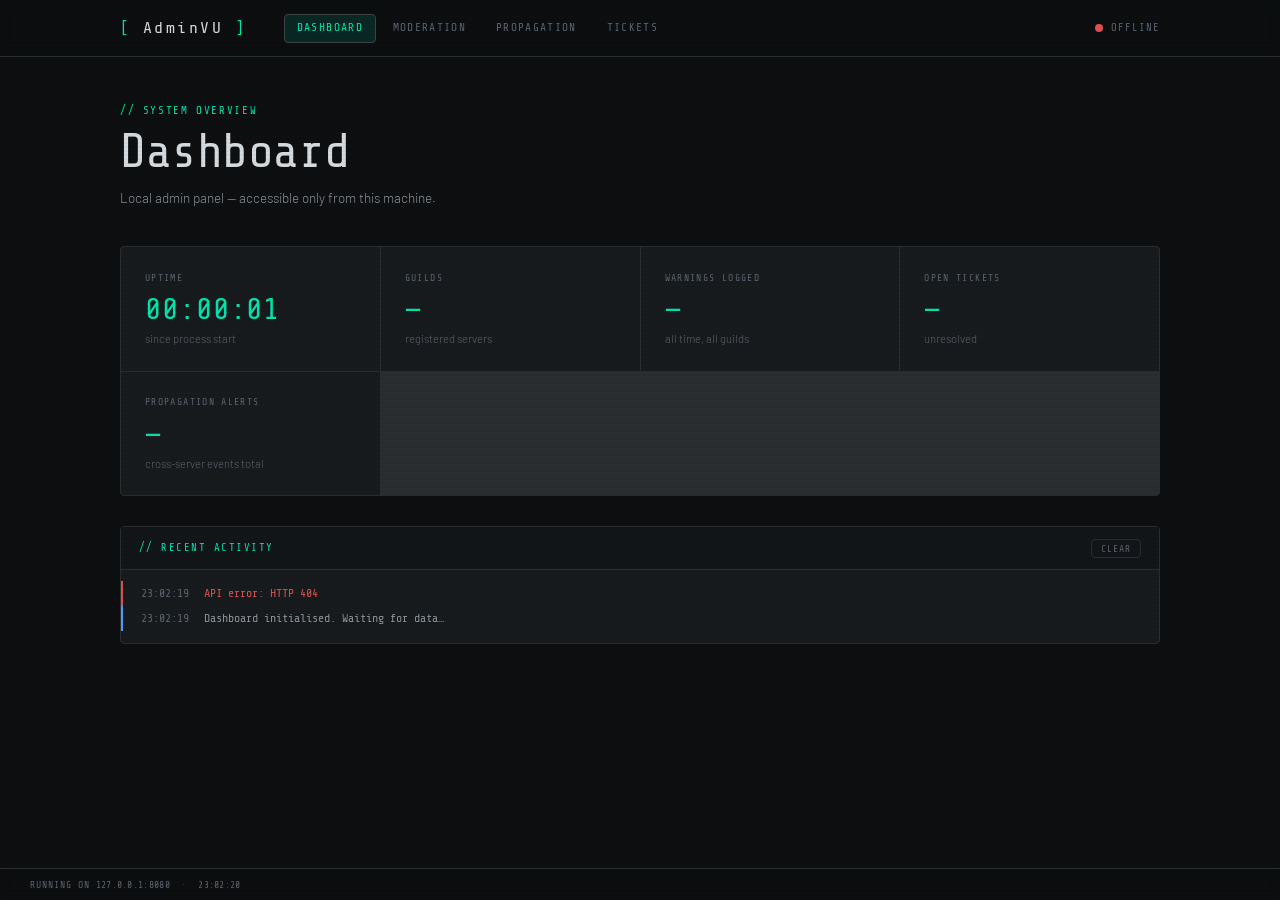
==== src/web/index.html @ 6656545e "rearrange the bot's orga- file structure and improve warning propagation and fully implement ticket " ====
<!DOCTYPE html>
<html lang="en">
<head>
    <meta charset="UTF-8">
    <meta name="viewport" content="width=device-width, initial-scale=1.0">
    <title>Bot Dashboard</title>
    <link rel="stylesheet" href="style.css">
</head>
<body>

    <div class="scanline"></div>

    <header class="site-header">
        <div class="header-inner">
            <div class="logo">
                <span class="logo-bracket">[</span>
                <span class="logo-text">AdminVU</span>
                <span class="logo-bracket">]</span>
            </div>
            <nav class="site-nav">
                <a href="index.html"       class="nav-link active">Dashboard</a>
                <a href="moderation.html"  class="nav-link">Moderation</a>
                <a href="propagation.html" class="nav-link">Propagation</a>
                <a href="tickets.html"     class="nav-link">Tickets</a>
            </nav>
            <div class="status-badge">
                <span class="status-dot" id="status-dot"></span>
                <span class="status-label" id="status-label">connecting…</span>
            </div>
        </div>
    </header>

    <main class="main-content">

        <section class="hero">
            <p class="hero-eyebrow">// system overview</p>
            <h1 class="hero-title">Dashboard</h1>
            <p class="hero-sub">Local admin panel &mdash; accessible only from this machine.</p>
        </section>

        <div class="card-grid">
            <div class="card" id="card-uptime">
                <div class="card-label">Uptime</div>
                <div class="card-value mono" id="uptime-value">--:--:--</div>
                <div class="card-sub">since process start</div>
            </div>
            <div class="card" id="card-guilds">
                <div class="card-label">Guilds</div>
                <div class="card-value mono" id="guilds-value">&mdash;</div>
                <div class="card-sub">registered servers</div>
            </div>
            <div class="card" id="card-warnings">
                <div class="card-label">Warnings Logged</div>
                <div class="card-value mono" id="warnings-value">&mdash;</div>
                <div class="card-sub">all time, all guilds</div>
            </div>
            <div class="card" id="card-tickets">
                <div class="card-label">Open Tickets</div>
                <div class="card-value mono" id="tickets-value">&mdash;</div>
                <div class="card-sub">unresolved</div>
            </div>
            <div class="card" id="card-propagation">
                <div class="card-label">Propagation Alerts</div>
                <div class="card-value mono" id="prop-value">&mdash;</div>
                <div class="card-sub">cross-server events total</div>
            </div>
        </div>

        <section class="log-section">
            <div class="log-header">
                <span class="log-title">// recent activity</span>
                <button class="log-clear-btn" id="log-clear">clear</button>
            </div>
            <div class="log-body" id="log-body">
                <div class="log-line log-info">
                    <span class="log-time" id="init-time"></span>
                    <span class="log-msg">Dashboard initialised. Waiting for data&hellip;</span>
                </div>
            </div>
        </section>

    </main>

    <footer class="site-footer">
        <span>running on <span class="mono">127.0.0.1:8080</span></span>
        <span class="footer-sep">&middot;</span>
        <span id="footer-time" class="mono"></span>
    </footer>

    <script src="script.js"></script>
    <script>
    async function refreshStatus() {
        const data = await apiGet('/api/status');
        if (!data) { setStatus('offline'); return; }
        setStatus('online');
        setCardValue('card-guilds',      data.guild_count);
        setCardValue('card-warnings',    data.warning_count);
        setCardValue('card-tickets',     data.open_tickets);
        setCardValue('card-propagation', data.propagation_events);
        appendLog('Status refreshed.', LogLevel.OK);
    }

    document.addEventListener('DOMContentLoaded', () => {
        startFooterClock();
        startUptimeClock();
        refreshStatus();
        setInterval(refreshStatus, 15000);
    });
    </script>
</body>
</html>
---- src/web/style.css ----
/* ============================================================
   style.css  –  shared styles for all dashboard pages
   Aesthetic: dark terminal / industrial monochrome
   ============================================================ */

/* ── Google Fonts ─────────────────────────────────────────── */
@import url('https://fonts.googleapis.com/css2?family=Share+Tech+Mono&family=Barlow:wght@300;400;600&display=swap');

/* ── Design tokens ────────────────────────────────────────── */
:root {
    --bg:           #0d0f10;
    --bg-raised:    #131618;
    --bg-card:      #181b1d;
    --border:       #2a2e31;
    --border-hi:    #3d4347;

    --text:         #d4dade;
    --text-muted:   #5a6470;
    --text-dim:     #8a939b;

    --accent:       #00e5b0;       /* teal-green */
    --accent-dim:   #00b38a;
    --accent-glow:  rgba(0, 229, 176, 0.12);

    --warn:         #f0a500;
    --danger:       #e05050;
    --info:         #4a9eff;

    --font-body:    'Barlow', sans-serif;
    --font-mono:    'Share Tech Mono', monospace;

    --radius:       4px;
    --transition:   160ms ease;
}

/* ── Reset ────────────────────────────────────────────────── */
*, *::before, *::after { box-sizing: border-box; margin: 0; padding: 0; }

html {
    font-size: 15px;
    scroll-behavior: smooth;
}

body {
    background: var(--bg);
    color: var(--text);
    font-family: var(--font-body);
    font-weight: 300;
    line-height: 1.6;
    min-height: 100vh;
    overflow-x: hidden;
}

/* ── CRT scanline overlay ─────────────────────────────────── */
.scanline {
    pointer-events: none;
    position: fixed;
    inset: 0;
    z-index: 9999;
    background: repeating-linear-gradient(
        to bottom,
        transparent 0px,
        transparent 2px,
        rgba(0,0,0,0.08) 2px,
        rgba(0,0,0,0.08) 4px
    );
    opacity: 0.35;
}

/* ── Typography helpers ───────────────────────────────────── */
.mono {
    font-family: var(--font-mono);
    letter-spacing: 0.03em;
}

/* ── Header ───────────────────────────────────────────────── */
.site-header {
    position: sticky;
    top: 0;
    z-index: 100;
    background: rgba(13, 15, 16, 0.92);
    border-bottom: 1px solid var(--border);
    backdrop-filter: blur(6px);
}

.header-inner {
    max-width: 1100px;
    margin: 0 auto;
    padding: 0 2rem;
    height: 56px;
    display: flex;
    align-items: center;
    gap: 2rem;
}

.logo {
    font-family: var(--font-mono);
    font-size: 1.1rem;
    letter-spacing: 0.15em;
    user-select: none;
}

.logo-bracket { color: var(--accent); }
.logo-text    { color: var(--text);   }

.site-nav {
    display: flex;
    gap: 0.25rem;
    margin-left: 0.5rem;
}

.nav-link {
    font-family: var(--font-mono);
    font-size: 0.75rem;
    text-transform: uppercase;
    letter-spacing: 0.12em;
    text-decoration: none;
    color: var(--text-muted);
    padding: 0.3rem 0.8rem;
    border: 1px solid transparent;
    border-radius: var(--radius);
    transition: color var(--transition), border-color var(--transition),
                background var(--transition);
}

.nav-link:hover,
.nav-link.active {
    color: var(--accent);
    border-color: var(--border-hi);
    background: var(--accent-glow);
}

/* Status badge – pushed to the right */
.status-badge {
    margin-left: auto;
    display: flex;
    align-items: center;
    gap: 0.5rem;
    font-family: var(--font-mono);
    font-size: 0.7rem;
    text-transform: uppercase;
    letter-spacing: 0.1em;
    color: var(--text-muted);
}

.status-dot {
    width: 8px;
    height: 8px;
    border-radius: 50%;
    background: var(--text-muted);
    transition: background var(--transition), box-shadow var(--transition);
}

.status-dot.online {
    background: var(--accent);
    box-shadow: 0 0 8px var(--accent);
    animation: pulse 2.4s ease-in-out infinite;
}

.status-dot.offline {
    background: var(--danger);
}

@keyframes pulse {
    0%, 100% { opacity: 1; }
    50%       { opacity: 0.4; }
}

/* ── Main layout ──────────────────────────────────────────── */
.main-content {
    max-width: 1100px;
    margin: 0 auto;
    padding: 3rem 2rem 5rem;
}

/* ── Hero ─────────────────────────────────────────────────── */
.hero {
    margin-bottom: 2.5rem;
    animation: fadeUp 0.5s ease both;
}

.hero-eyebrow {
    font-family: var(--font-mono);
    font-size: 0.72rem;
    color: var(--accent);
    letter-spacing: 0.15em;
    text-transform: uppercase;
    margin-bottom: 0.35rem;
}

.hero-title {
    font-family: var(--font-mono);
    font-size: clamp(2rem, 5vw, 3.2rem);
    font-weight: 400;
    color: var(--text);
    line-height: 1.15;
    letter-spacing: -0.01em;
}

.hero-sub {
    font-size: 0.9rem;
    color: var(--text-dim);
    margin-top: 0.5rem;
}

/* ── Stat cards ───────────────────────────────────────────── */
.card-grid {
    display: grid;
    grid-template-columns: repeat(auto-fill, minmax(220px, 1fr));
    gap: 1px;
    background: var(--border);
    border: 1px solid var(--border);
    border-radius: var(--radius);
    overflow: hidden;
    margin-bottom: 2rem;
}

.card {
    background: var(--bg-card);
    padding: 1.5rem 1.6rem;
    transition: background var(--transition);
}

.card:hover { background: var(--bg-raised); }

.card-label {
    font-family: var(--font-mono);
    font-size: 0.65rem;
    text-transform: uppercase;
    letter-spacing: 0.14em;
    color: var(--text-muted);
    margin-bottom: 0.6rem;
}

.card-value {
    font-size: 2rem;
    color: var(--accent);
    line-height: 1;
    margin-bottom: 0.4rem;
    transition: color var(--transition);
}

.card-sub {
    font-size: 0.75rem;
    color: var(--text-muted);
}

/* ── Activity log ─────────────────────────────────────────── */
.log-section {
    border: 1px solid var(--border);
    border-radius: var(--radius);
    background: var(--bg-card);
    overflow: hidden;
    animation: fadeUp 0.5s 0.1s ease both;
}

.log-header {
    display: flex;
    align-items: center;
    justify-content: space-between;
    padding: 0.75rem 1.2rem;
    border-bottom: 1px solid var(--border);
    background: var(--bg-raised);
}

.log-title {
    font-family: var(--font-mono);
    font-size: 0.7rem;
    text-transform: uppercase;
    letter-spacing: 0.14em;
    color: var(--accent);
}

.log-clear-btn {
    font-family: var(--font-mono);
    font-size: 0.65rem;
    text-transform: uppercase;
    letter-spacing: 0.1em;
    background: none;
    border: 1px solid var(--border);
    color: var(--text-muted);
    border-radius: var(--radius);
    padding: 0.2rem 0.6rem;
    cursor: pointer;
    transition: color var(--transition), border-color var(--transition);
}

.log-clear-btn:hover {
    color: var(--accent);
    border-color: var(--accent-dim);
}

.log-body {
    padding: 0.75rem 0;
    max-height: 320px;
    overflow-y: auto;
    scrollbar-width: thin;
    scrollbar-color: var(--border) transparent;
}

.log-body::-webkit-scrollbar       { width: 4px; }
.log-body::-webkit-scrollbar-thumb { background: var(--border); border-radius: 2px; }

.log-line {
    display: flex;
    gap: 1rem;
    padding: 0.25rem 1.2rem;
    font-family: var(--font-mono);
    font-size: 0.78rem;
    line-height: 1.5;
    animation: fadeIn 0.2s ease both;
    border-left: 2px solid transparent;
    transition: background var(--transition);
}

.log-line:hover { background: var(--bg-raised); }

.log-time {
    color: var(--text-muted);
    white-space: nowrap;
    min-width: 8ch;
    flex-shrink: 0;
}

.log-msg { color: var(--text-dim); }

/* Log level colours */
.log-info   { border-left-color: var(--info);   }
.log-warn   { border-left-color: var(--warn);   }
.log-warn .log-msg   { color: var(--warn);  }
.log-error  { border-left-color: var(--danger); }
.log-error .log-msg  { color: var(--danger); }
.log-ok     { border-left-color: var(--accent); }
.log-ok .log-msg     { color: var(--accent); }

/* ── Footer ───────────────────────────────────────────────── */
.site-footer {
    position: fixed;
    bottom: 0;
    left: 0;
    right: 0;
    background: rgba(13, 15, 16, 0.92);
    border-top: 1px solid var(--border);
    padding: 0.5rem 2rem;
    display: flex;
    align-items: center;
    gap: 0.75rem;
    font-family: var(--font-mono);
    font-size: 0.65rem;
    color: var(--text-muted);
    text-transform: uppercase;
    letter-spacing: 0.1em;
    backdrop-filter: blur(6px);
}

.footer-sep { color: var(--border-hi); }

/* ── Animations ───────────────────────────────────────────── */
@keyframes fadeUp {
    from { opacity: 0; transform: translateY(12px); }
    to   { opacity: 1; transform: translateY(0);    }
}

@keyframes fadeIn {
    from { opacity: 0; }
    to   { opacity: 1; }
}

/* ── Utility: blinking cursor ─────────────────────────────── */
.cursor::after {
    content: '▋';
    color: var(--accent);
    animation: blink 1s step-end infinite;
}

@keyframes blink {
    0%, 100% { opacity: 1; }
    50%       { opacity: 0; }
}

/* ── Responsive tweaks ────────────────────────────────────── */
@media (max-width: 640px) {
    .header-inner { padding: 0 1rem; gap: 1rem; }
    .main-content { padding: 2rem 1rem 4rem; }
    .card-grid    { grid-template-columns: 1fr 1fr; }
    .site-footer  { padding: 0.5rem 1rem; }
}

/* ============================================================
   EXTENDED STYLES – tables, filters, pages, components
   ============================================================ */

/* ── Filter bar ───────────────────────────────────────────── */
.filter-bar {
    display: flex;
    align-items: flex-end;
    flex-wrap: wrap;
    gap: 1rem 1.5rem;
    margin-bottom: 1.5rem;
    padding: 1rem 1.2rem;
    background: var(--bg-card);
    border: 1px solid var(--border);
    border-radius: var(--radius);
    animation: fadeUp 0.4s ease both;
}

.filter-group {
    display: flex;
    flex-direction: column;
    gap: 0.3rem;
}

.filter-label {
    font-family: var(--font-mono);
    font-size: 0.6rem;
    text-transform: uppercase;
    letter-spacing: 0.14em;
    color: var(--text-muted);
}

.filter-select {
    font-family: var(--font-mono);
    font-size: 0.78rem;
    background: var(--bg-raised);
    color: var(--text);
    border: 1px solid var(--border);
    border-radius: var(--radius);
    padding: 0.35rem 0.7rem;
    outline: none;
    cursor: pointer;
    transition: border-color var(--transition);
    min-width: 200px;
}
.filter-select:focus { border-color: var(--accent-dim); }

.filter-input {
    font-family: var(--font-mono);
    font-size: 0.78rem;
    background: var(--bg-raised);
    color: var(--text);
    border: 1px solid var(--border);
    border-radius: var(--radius);
    padding: 0.35rem 0.7rem;
    outline: none;
    transition: border-color var(--transition);
    min-width: 200px;
}
.filter-input.small { min-width: 140px; }
.filter-input:focus  { border-color: var(--accent-dim); }
.filter-input::placeholder { color: var(--text-muted); }

/* ── Tab bar ──────────────────────────────────────────────── */
.tab-bar {
    display: flex;
    gap: 2px;
}

.tab {
    font-family: var(--font-mono);
    font-size: 0.68rem;
    text-transform: uppercase;
    letter-spacing: 0.1em;
    background: var(--bg-raised);
    color: var(--text-muted);
    border: 1px solid var(--border);
    border-radius: var(--radius);
    padding: 0.28rem 0.65rem;
    cursor: pointer;
    transition: color var(--transition), background var(--transition),
                border-color var(--transition);
    white-space: nowrap;
}
.tab:hover  { color: var(--text); border-color: var(--border-hi); }
.tab.active {
    color: var(--accent);
    background: var(--accent-glow);
    border-color: var(--accent-dim);
}

.tab-emoji { font-size: 0.75rem; }

/* ── Buttons ──────────────────────────────────────────────── */
.btn-refresh {
    font-family: var(--font-mono);
    font-size: 0.7rem;
    background: none;
    border: 1px solid var(--border);
    color: var(--text-muted);
    border-radius: var(--radius);
    padding: 0.35rem 0.8rem;
    cursor: pointer;
    margin-left: auto;
    transition: color var(--transition), border-color var(--transition);
}
.btn-refresh:hover { color: var(--accent); border-color: var(--accent-dim); }
.btn-refresh.small { padding: 0.2rem 0.5rem; font-size: 0.65rem; margin-left: 0; }

.btn-primary {
    font-family: var(--font-mono);
    font-size: 0.72rem;
    background: var(--accent-glow);
    color: var(--accent);
    border: 1px solid var(--accent-dim);
    border-radius: var(--radius);
    padding: 0.35rem 0.9rem;
    cursor: pointer;
    transition: background var(--transition), box-shadow var(--transition);
}
.btn-primary:hover { background: rgba(0,229,176,0.2); box-shadow: 0 0 8px var(--accent-glow); }

.btn-danger {
    font-family: var(--font-mono);
    font-size: 0.72rem;
    background: rgba(224,80,80,0.1);
    color: var(--danger);
    border: 1px solid rgba(224,80,80,0.35);
    border-radius: var(--radius);
    padding: 0.35rem 0.9rem;
    cursor: pointer;
    transition: background var(--transition);
}
.btn-danger:hover { background: rgba(224,80,80,0.2); }

.btn-sm {
    font-family: var(--font-mono);
    font-size: 0.65rem;
    border-radius: var(--radius);
    padding: 0.18rem 0.55rem;
    cursor: pointer;
    border: 1px solid;
    transition: background var(--transition);
}
.btn-sm.btn-danger-sm { background: rgba(224,80,80,0.08); color: var(--danger); border-color: rgba(224,80,80,0.3); }
.btn-sm.btn-danger-sm:hover { background: rgba(224,80,80,0.2); }
.btn-sm.btn-ok  { background: var(--accent-glow); color: var(--accent); border-color: var(--accent-dim); }
.btn-sm.btn-ok:hover { background: rgba(0,229,176,0.2); }

/* ── Page buttons ─────────────────────────────────────────── */
.btn-page {
    font-family: var(--font-mono);
    font-size: 0.68rem;
    background: none;
    border: 1px solid var(--border);
    color: var(--text-muted);
    border-radius: var(--radius);
    padding: 0.28rem 0.7rem;
    cursor: pointer;
    transition: color var(--transition), border-color var(--transition);
}
.btn-page:hover:not(:disabled) { color: var(--accent); border-color: var(--accent-dim); }
.btn-page:disabled { opacity: 0.3; cursor: default; }

.pagination {
    display: flex;
    align-items: center;
    gap: 1rem;
    margin-top: 1rem;
}
.page-info {
    font-family: var(--font-mono);
    font-size: 0.68rem;
    color: var(--text-muted);
}

/* ── Data tables ──────────────────────────────────────────── */
.table-container {
    border: 1px solid var(--border);
    border-radius: var(--radius);
    overflow: hidden;
    animation: fadeUp 0.4s 0.05s ease both;
    margin-bottom: 1rem;
}

.table-status {
    padding: 2rem;
    text-align: center;
    font-family: var(--font-mono);
    font-size: 0.75rem;
    color: var(--text-muted);
}

.data-table {
    width: 100%;
    border-collapse: collapse;
    font-size: 0.82rem;
}

.data-table thead tr {
    background: var(--bg-raised);
    border-bottom: 1px solid var(--border);
}

.data-table th {
    font-family: var(--font-mono);
    font-size: 0.62rem;
    text-transform: uppercase;
    letter-spacing: 0.12em;
    color: var(--text-muted);
    padding: 0.6rem 1rem;
    text-align: left;
    white-space: nowrap;
    font-weight: 400;
}

.data-table td {
    padding: 0.55rem 1rem;
    border-bottom: 1px solid rgba(42,46,49,0.6);
    vertical-align: top;
    line-height: 1.4;
}

.data-table tr:last-child td { border-bottom: none; }

.data-table tbody tr {
    transition: background var(--transition);
}
.data-table tbody tr:hover { background: var(--bg-raised); }
.data-table tbody tr.clickable-row { cursor: pointer; }

.col-time   { min-width: 140px; }
.col-action { min-width: 90px;  }
.col-id     { min-width: 100px; }
.col-id-sm  { min-width: 50px;  }
.col-reason { width: 100%;      }

.muted   { color: var(--text-muted); }
.reason-cell { color: var(--text-dim); max-width: 320px; word-break: break-word; }
.subject-cell { font-weight: 400; max-width: 240px; word-break: break-word; }
.empty-row { text-align: center; color: var(--text-muted); font-family: var(--font-mono); font-size: 0.75rem; }
.unassigned { color: var(--text-muted); }

.copyable { cursor: pointer; }
.copyable:hover { color: var(--accent); }

/* ── Badges ───────────────────────────────────────────────── */
.badge {
    display: inline-block;
    font-family: var(--font-mono);
    font-size: 0.62rem;
    text-transform: uppercase;
    letter-spacing: 0.08em;
    padding: 0.15rem 0.45rem;
    border-radius: 2px;
    border: 1px solid;
    white-space: nowrap;
}

/* action type badges */
.badge-action-0 { color: var(--warn);   border-color: rgba(240,165,0,0.4);   background: rgba(240,165,0,0.08); }
.badge-action-1 { color: var(--info);   border-color: rgba(74,158,255,0.4);  background: rgba(74,158,255,0.08); }
.badge-action-2 { color: var(--danger); border-color: rgba(224,80,80,0.4);   background: rgba(224,80,80,0.08); }
.badge-action-3 { color: #c084fc;       border-color: rgba(192,132,252,0.4); background: rgba(192,132,252,0.08); }

/* ticket status */
.status-open      { color: var(--accent); border-color: var(--accent-dim); background: var(--accent-glow); }
.status-progress  { color: var(--info);   border-color: rgba(74,158,255,0.4); background: rgba(74,158,255,0.08); }
.status-pending   { color: var(--warn);   border-color: rgba(240,165,0,0.4);  background: rgba(240,165,0,0.08); }
.status-resolved  { color: var(--text-muted); border-color: var(--border); background: transparent; }
.status-closed    { color: var(--text-muted); border-color: var(--border); background: transparent; opacity: 0.6; }

/* ticket priority */
.pri-low    { color: var(--text-muted); border-color: var(--border);          background: transparent; }
.pri-medium { color: var(--info);       border-color: rgba(74,158,255,0.3);   background: rgba(74,158,255,0.06); }
.pri-high   { color: var(--warn);       border-color: rgba(240,165,0,0.3);    background: rgba(240,165,0,0.06); }
.pri-urgent { color: var(--danger);     border-color: rgba(224,80,80,0.3);    background: rgba(224,80,80,0.06); }

/* propagation badges */
.badge-ok      { color: var(--accent); border-color: var(--accent-dim); background: var(--accent-glow); }
.badge-muted   { color: var(--text-muted); border-color: var(--border); background: transparent; }
.badge-danger  { color: var(--danger);  border-color: rgba(224,80,80,0.4); background: rgba(224,80,80,0.08); }

/* ── Warning lookup sub-section ───────────────────────────── */
.sub-section {
    border: 1px solid var(--border);
    border-radius: var(--radius);
    background: var(--bg-card);
    overflow: hidden;
    margin-bottom: 1.5rem;
    animation: fadeUp 0.4s ease both;
}

.sub-section-header {
    padding: 0.6rem 1.2rem;
    background: var(--bg-raised);
    border-bottom: 1px solid var(--border);
}

.sub-section-title {
    font-family: var(--font-mono);
    font-size: 0.68rem;
    text-transform: uppercase;
    letter-spacing: 0.14em;
    color: var(--accent);
}

.lookup-row {
    display: flex;
    gap: 0.5rem;
    padding: 0.8rem 1.2rem;
    border-bottom: 1px solid var(--border);
}

#warning-results { padding: 0; }
#warning-results .data-table { border: none; }
.lookup-loading, .lookup-empty, .lookup-error {
    font-family: var(--font-mono);
    font-size: 0.75rem;
    color: var(--text-muted);
    padding: 0.8rem 1.2rem;
}
.lookup-count {
    font-family: var(--font-mono);
    font-size: 0.68rem;
    color: var(--accent);
    padding: 0.5rem 1.2rem 0;
    letter-spacing: 0.08em;
}

/* ── Split layout (propagation page) ─────────────────────── */
.split-layout {
    display: grid;
    grid-template-columns: 320px 1fr;
    gap: 1px;
    background: var(--border);
    border: 1px solid var(--border);
    border-radius: var(--radius);
    overflow: hidden;
    margin-bottom: 1.5rem;
    animation: fadeUp 0.4s ease both;
}

.split-pane {
    background: var(--bg-card);
    min-width: 0;
}

.pane-header {
    display: flex;
    align-items: center;
    justify-content: space-between;
    padding: 0.65rem 1.2rem;
    background: var(--bg-raised);
    border-bottom: 1px solid var(--border);
}

.pane-title {
    font-family: var(--font-mono);
    font-size: 0.68rem;
    text-transform: uppercase;
    letter-spacing: 0.14em;
    color: var(--accent);
}

.pane-actions {
    display: flex;
    gap: 0.5rem;
    align-items: center;
}

.pane-divider { border-top: 1px solid var(--border); margin: 0.25rem 0; }

.pane-loading, .pane-empty, .pane-error {
    font-family: var(--font-mono);
    font-size: 0.72rem;
    color: var(--text-muted);
    padding: 1rem 1.2rem;
}

/* Guild rows */
.guild-row {
    display: flex;
    align-items: center;
    gap: 0.6rem;
    padding: 0.65rem 1.2rem;
    border-bottom: 1px solid rgba(42,46,49,0.5);
    transition: background var(--transition);
    flex-wrap: wrap;
}
.guild-row:hover { background: var(--bg-raised); }
.guild-row.guild-blocked { opacity: 0.65; }

.guild-info {
    display: flex;
    flex-direction: column;
    gap: 0.1rem;
    flex: 1;
    min-width: 0;
}
.guild-id { font-size: 0.8rem; color: var(--text); }
.guild-full { font-size: 0.62rem; overflow: hidden; text-overflow: ellipsis; }
.guild-channel { font-size: 0.62rem; }

.guild-badges { display: flex; gap: 0.3rem; flex-shrink: 0; }
.guild-actions { flex-shrink: 0; }

/* Block form */
.block-form {
    display: flex;
    flex-direction: column;
    gap: 0.4rem;
    padding: 0.8rem 1.2rem;
}

.feedback-msg {
    font-family: var(--font-mono);
    font-size: 0.68rem;
    padding: 0.4rem 1.2rem;
}
.feedback-error { color: var(--danger); }
.feedback-ok    { color: var(--accent); }

/* Evidence link */
.evidence-link {
    display: block;
    font-size: 0.68rem;
    color: var(--info);
    text-decoration: none;
    margin-top: 0.2rem;
    opacity: 0.75;
    transition: opacity var(--transition);
}
.evidence-link:hover { opacity: 1; }

/* Section header (propagation blocked panel) */
.section-header {
    display: flex;
    align-items: center;
    gap: 0.75rem;
    padding: 0.5rem 0;
    margin-top: 0.5rem;
    margin-bottom: 0.5rem;
}
.section-title {
    font-family: var(--font-mono);
    font-size: 0.68rem;
    text-transform: uppercase;
    letter-spacing: 0.14em;
    color: var(--accent);
}

/* ── Ticket detail drawer ─────────────────────────────────── */
.detail-drawer {
    border: 1px solid var(--border);
    border-radius: var(--radius);
    background: var(--bg-card);
    margin-top: 1rem;
    overflow: hidden;
    animation: fadeUp 0.25s ease both;
}

.drawer-header {
    display: flex;
    align-items: center;
    justify-content: space-between;
    padding: 0.65rem 1.2rem;
    background: var(--bg-raised);
    border-bottom: 1px solid var(--border);
}

.drawer-title {
    font-family: var(--font-mono);
    font-size: 0.78rem;
    color: var(--accent);
    letter-spacing: 0.06em;
}

.drawer-close {
    background: none;
    border: none;
    color: var(--text-muted);
    cursor: pointer;
    font-size: 0.85rem;
    transition: color var(--transition);
    padding: 0.1rem 0.3rem;
}
.drawer-close:hover { color: var(--text); }

.drawer-body {
    padding: 1.2rem;
}

.drawer-loading, .drawer-error {
    font-family: var(--font-mono);
    font-size: 0.75rem;
    color: var(--text-muted);
}

/* Detail grid inside drawer */
.detail-grid {
    display: grid;
    grid-template-columns: 140px 1fr;
    gap: 0 0;
    border: 1px solid var(--border);
    border-radius: var(--radius);
    overflow: hidden;
    margin-bottom: 1.2rem;
    font-size: 0.82rem;
}

.detail-row {
    display: contents;
}

.detail-label {
    font-family: var(--font-mono);
    font-size: 0.65rem;
    text-transform: uppercase;
    letter-spacing: 0.1em;
    color: var(--text-muted);
    background: var(--bg-raised);
    padding: 0.55rem 0.9rem;
    border-bottom: 1px solid var(--border);
    display: flex;
    align-items: center;
}

.detail-value {
    padding: 0.55rem 0.9rem;
    border-bottom: 1px solid var(--border);
    display: flex;
    align-items: center;
    word-break: break-word;
}

.detail-row:last-child .detail-label,
.detail-row:last-child .detail-value { border-bottom: none; }

/* Notes */
.notes-section { margin-top: 0; }
.notes-title {
    font-family: var(--font-mono);
    font-size: 0.65rem;
    text-transform: uppercase;
    letter-spacing: 0.14em;
    color: var(--accent);
    margin-bottom: 0.6rem;
}
.notes-empty {
    font-family: var(--font-mono);
    font-size: 0.72rem;
    color: var(--text-muted);
}

.note-card {
    border: 1px solid var(--border);
    border-radius: var(--radius);
    padding: 0.7rem 0.9rem;
    margin-bottom: 0.5rem;
    background: var(--bg-raised);
    transition: border-color var(--transition);
}
.note-card:hover { border-color: var(--border-hi); }
.note-card.note-pinned { border-color: rgba(240,165,0,0.4); }

.note-meta {
    display: flex;
    align-items: center;
    gap: 0.5rem;
    margin-bottom: 0.35rem;
    font-family: var(--font-mono);
    font-size: 0.65rem;
}
.note-pin { font-size: 0.75rem; }
.note-author { color: var(--text); }
.note-time { color: var(--text-muted); }
.note-content { font-size: 0.82rem; color: var(--text-dim); line-height: 1.5; }

/* ── Responsive ───────────────────────────────────────────── */
@media (max-width: 900px) {
    .split-layout { grid-template-columns: 1fr; }
}
@media (max-width: 640px) {
    .filter-bar { gap: 0.75rem; }
    .tab-bar    { flex-wrap: wrap; }
    .detail-grid { grid-template-columns: 1fr; }
    .detail-label { border-bottom: none; padding-bottom: 0; }
}
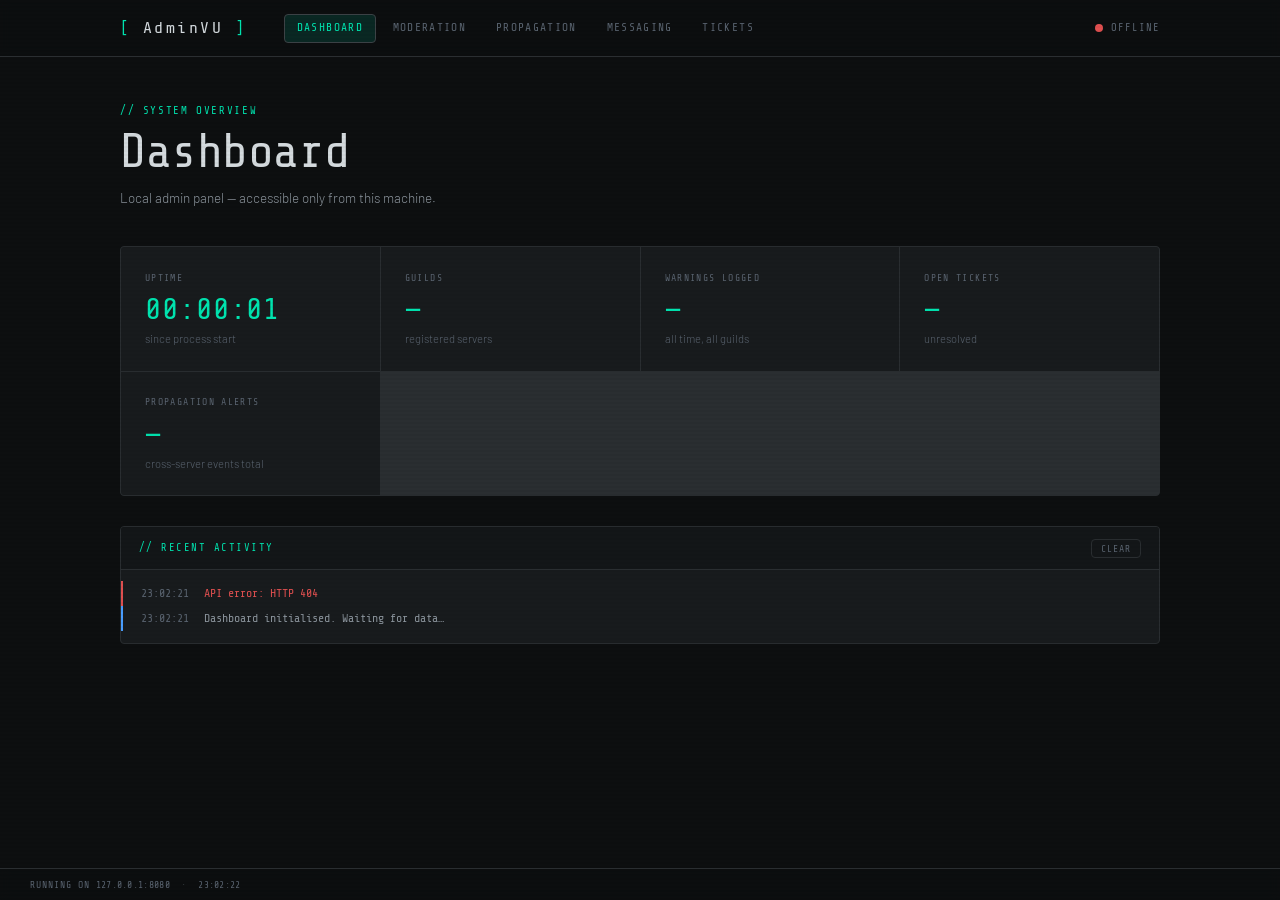
==== commit a0dd629e: "fix tickets and begin adding bot messaging system" ====
--- a/src/web/index.html
+++ b/src/web/index.html
@@ -21,6 +21,7 @@
                 <a href="index.html"       class="nav-link active">Dashboard</a>
                 <a href="moderation.html"  class="nav-link">Moderation</a>
                 <a href="propagation.html" class="nav-link">Propagation</a>
+                <a href="messaging.html"   class="nav-link">Messaging</a>
                 <a href="tickets.html"     class="nav-link">Tickets</a>
             </nav>
             <div class="status-badge">
--- a/src/web/style.css
+++ b/src/web/style.css
@@ -553,8 +553,12 @@
 .pagination {
     display: flex;
     align-items: center;
+    justify-content: center;
     gap: 1rem;
     margin-top: 1rem;
+    padding: 0.75rem 1.2rem;
+    border-top: 1px solid var(--border);
+    width: 100%;
 }
 .page-info {
     font-family: var(--font-mono);
@@ -965,13 +969,207 @@
 .note-time { color: var(--text-muted); }
 .note-content { font-size: 0.82rem; color: var(--text-dim); line-height: 1.5; }
 
+/* ── Messaging Form ───────────────────────────────────────── */
+.message-form-container {
+    display: grid;
+    grid-template-columns: 1fr 300px;
+    gap: 1.2rem;
+    margin-bottom: 2rem;
+    animation: fadeUp 0.4s ease both;
+}
+
+.message-form {
+    border: 1px solid var(--border);
+    border-radius: var(--radius);
+    background: var(--bg-card);
+    padding: 1.5rem;
+}
+
+.form-group {
+    margin-bottom: 1.5rem;
+}
+
+.form-group:last-child { margin-bottom: 0; }
+
+.form-label {
+    display: block;
+    font-family: var(--font-mono);
+    font-size: 0.68rem;
+    text-transform: uppercase;
+    letter-spacing: 0.12em;
+    color: var(--accent);
+    margin-bottom: 0.5rem;
+}
+
+.form-select,
+.form-input {
+    width: 100%;
+    font-family: var(--font-mono);
+    font-size: 0.78rem;
+    background: var(--bg-raised);
+    color: var(--text);
+    border: 1px solid var(--border);
+    border-radius: var(--radius);
+    padding: 0.5rem 0.7rem;
+    outline: none;
+    transition: border-color var(--transition), box-shadow var(--transition);
+}
+
+.form-select:focus,
+.form-input:focus {
+    border-color: var(--accent-dim);
+    box-shadow: 0 0 0 2px rgba(0, 229, 176, 0.1);
+}
+
+.form-select:disabled {
+    opacity: 0.5;
+    cursor: not-allowed;
+}
+
+.form-textarea {
+    width: 100%;
+    font-family: var(--font-mono);
+    font-size: 0.78rem;
+    background: var(--bg-raised);
+    color: var(--text);
+    border: 1px solid var(--border);
+    border-radius: var(--radius);
+    padding: 0.7rem;
+    outline: none;
+    resize: vertical;
+    min-height: 120px;
+    transition: border-color var(--transition), box-shadow var(--transition);
+}
+
+.form-textarea:focus {
+    border-color: var(--accent-dim);
+    box-shadow: 0 0 0 2px rgba(0, 229, 176, 0.1);
+}
+
+.form-textarea::placeholder {
+    color: var(--text-muted);
+}
+
+.form-hint {
+    font-size: 0.68rem;
+    color: var(--text-muted);
+    margin-top: 0.4rem;
+    font-family: var(--font-mono);
+}
+
+.form-actions {
+    display: flex;
+    gap: 0.6rem;
+    margin-top: 1.5rem;
+}
+
+.btn-primary {
+    flex: 1;
+    font-family: var(--font-mono);
+    font-size: 0.72rem;
+    text-transform: uppercase;
+    letter-spacing: 0.1em;
+    background: var(--accent);
+    color: var(--bg);
+    border: none;
+    border-radius: var(--radius);
+    padding: 0.6rem 1rem;
+    cursor: pointer;
+    font-weight: 600;
+    transition: background var(--transition), opacity var(--transition);
+}
+
+.btn-primary:hover:not(:disabled) {
+    background: var(--accent-dim);
+}
+
+.btn-primary:disabled {
+    opacity: 0.5;
+    cursor: not-allowed;
+}
+
+.btn-icon {
+    margin-right: 0.3rem;
+}
+
+.btn-secondary {
+    font-family: var(--font-mono);
+    font-size: 0.72rem;
+    text-transform: uppercase;
+    letter-spacing: 0.1em;
+    background: none;
+    color: var(--text-muted);
+    border: 1px solid var(--border);
+    border-radius: var(--radius);
+    padding: 0.6rem 1rem;
+    cursor: pointer;
+    transition: color var(--transition), border-color var(--transition);
+}
+
+.btn-secondary:hover {
+    color: var(--accent);
+    border-color: var(--accent-dim);
+}
+
+/* Message Preview */
+.message-preview {
+    border: 1px solid var(--border);
+    border-radius: var(--radius);
+    background: var(--bg-card);
+    display: flex;
+    flex-direction: column;
+    overflow: hidden;
+    height: fit-content;
+}
+
+.preview-header {
+    padding: 0.6rem 0.9rem;
+    background: var(--bg-raised);
+    border-bottom: 1px solid var(--border);
+}
+
+.preview-title {
+    font-family: var(--font-mono);
+    font-size: 0.65rem;
+    text-transform: uppercase;
+    letter-spacing: 0.12em;
+    color: var(--accent);
+}
+
+.preview-body {
+    padding: 0.9rem;
+    flex: 1;
+    overflow-y: auto;
+    max-height: 500px;
+    scrollbar-width: thin;
+    scrollbar-color: var(--border) transparent;
+}
+
+.preview-placeholder {
+    font-family: var(--font-mono);
+    font-size: 0.72rem;
+    color: var(--text-muted);
+    text-align: center;
+    padding: 1rem 0;
+}
+
+.preview-message {
+    font-size: 0.78rem;
+    color: var(--text);
+    line-height: 1.5;
+    word-break: break-word;
+    white-space: pre-wrap;
+}
+
 /* ── Responsive ───────────────────────────────────────────── */
 @media (max-width: 900px) {
     .split-layout { grid-template-columns: 1fr; }
+    .message-form-container { grid-template-columns: 1fr; }
 }
 @media (max-width: 640px) {
     .filter-bar { gap: 0.75rem; }
     .tab-bar    { flex-wrap: wrap; }
     .detail-grid { grid-template-columns: 1fr; }
     .detail-label { border-bottom: none; padding-bottom: 0; }
+    .message-form { padding: 1rem; }
 }
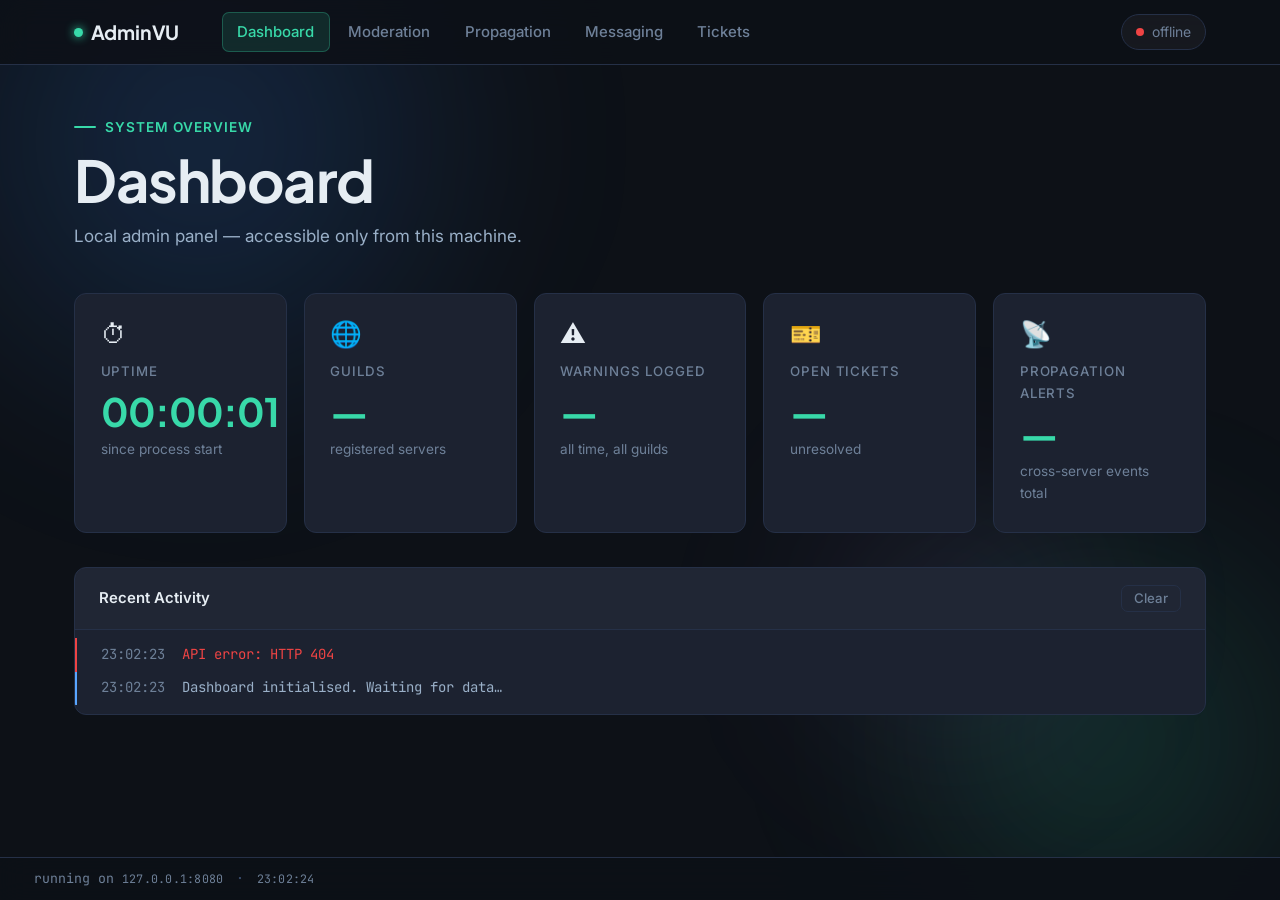
==== commit 914bd082: "update webUI" ====
--- a/src/web/index.html
+++ b/src/web/index.html
@@ -3,19 +3,22 @@
 <head>
     <meta charset="UTF-8">
     <meta name="viewport" content="width=device-width, initial-scale=1.0">
-    <title>Bot Dashboard</title>
+    <title>Dashboard — AdminVU</title>
     <link rel="stylesheet" href="style.css">
 </head>
-<body>
+<body class="page-dashboard">
 
-    <div class="scanline"></div>
+    <div class="bg-canvas">
+        <div class="orb orb-1"></div>
+        <div class="orb orb-2"></div>
+        <div class="orb orb-3"></div>
+    </div>
 
     <header class="site-header">
         <div class="header-inner">
             <div class="logo">
-                <span class="logo-bracket">[</span>
+                <span class="logo-dot"></span>
                 <span class="logo-text">AdminVU</span>
-                <span class="logo-bracket">]</span>
             </div>
             <nav class="site-nav">
                 <a href="index.html"       class="nav-link active">Dashboard</a>
@@ -34,33 +37,38 @@
     <main class="main-content">
 
         <section class="hero">
-            <p class="hero-eyebrow">// system overview</p>
+            <p class="hero-eyebrow">System Overview</p>
             <h1 class="hero-title">Dashboard</h1>
             <p class="hero-sub">Local admin panel &mdash; accessible only from this machine.</p>
         </section>
 
         <div class="card-grid">
             <div class="card" id="card-uptime">
+                <div class="card-icon">⏱</div>
                 <div class="card-label">Uptime</div>
                 <div class="card-value mono" id="uptime-value">--:--:--</div>
                 <div class="card-sub">since process start</div>
             </div>
             <div class="card" id="card-guilds">
+                <div class="card-icon">🌐</div>
                 <div class="card-label">Guilds</div>
                 <div class="card-value mono" id="guilds-value">&mdash;</div>
                 <div class="card-sub">registered servers</div>
             </div>
             <div class="card" id="card-warnings">
+                <div class="card-icon">⚠️</div>
                 <div class="card-label">Warnings Logged</div>
                 <div class="card-value mono" id="warnings-value">&mdash;</div>
                 <div class="card-sub">all time, all guilds</div>
             </div>
             <div class="card" id="card-tickets">
+                <div class="card-icon">🎫</div>
                 <div class="card-label">Open Tickets</div>
                 <div class="card-value mono" id="tickets-value">&mdash;</div>
                 <div class="card-sub">unresolved</div>
             </div>
             <div class="card" id="card-propagation">
+                <div class="card-icon">📡</div>
                 <div class="card-label">Propagation Alerts</div>
                 <div class="card-value mono" id="prop-value">&mdash;</div>
                 <div class="card-sub">cross-server events total</div>
@@ -69,8 +77,8 @@
 
         <section class="log-section">
             <div class="log-header">
-                <span class="log-title">// recent activity</span>
-                <button class="log-clear-btn" id="log-clear">clear</button>
+                <span class="log-title">Recent Activity</span>
+                <button class="log-clear-btn" id="log-clear">Clear</button>
             </div>
             <div class="log-body" id="log-body">
                 <div class="log-line log-info">
@@ -109,4 +117,4 @@
     });
     </script>
 </body>
-</html>+</html>
--- a/src/web/style.css
+++ b/src/web/style.css
@@ -1,43 +1,45 @@
 /* ============================================================
    style.css  –  shared styles for all dashboard pages
-   Aesthetic: dark terminal / industrial monochrome
+   Aesthetic: modern SaaS admin — welcoming, clean, accessible
    ============================================================ */
 
-/* ── Google Fonts ─────────────────────────────────────────── */
-@import url('https://fonts.googleapis.com/css2?family=Share+Tech+Mono&family=Barlow:wght@300;400;600&display=swap');
+@import url('https://fonts.googleapis.com/css2?family=Plus+Jakarta+Sans:wght@400;500;600;700&family=Inter:wght@300;400;500&family=JetBrains+Mono:wght@400;500&display=swap');
 
 /* ── Design tokens ────────────────────────────────────────── */
 :root {
-    --bg:           #0d0f10;
-    --bg-raised:    #131618;
-    --bg-card:      #181b1d;
-    --border:       #2a2e31;
-    --border-hi:    #3d4347;
-
-    --text:         #d4dade;
-    --text-muted:   #5a6470;
-    --text-dim:     #8a939b;
-
-    --accent:       #00e5b0;       /* teal-green */
-    --accent-dim:   #00b38a;
-    --accent-glow:  rgba(0, 229, 176, 0.12);
+    --bg:           #0d1117;
+    --bg-raised:    #161b22;
+    --bg-card:      #1c2230;
+    --border:       #253047;
+    --border-hi:    #3a4d6e;
+
+    --text:         #e6edf3;
+    --text-muted:   #6e8098;
+    --text-dim:     #9ab0c8;
+
+    --accent:       #38d9a9;
+    --accent-dim:   #20c997;
+    --accent-glow:  rgba(56, 217, 169, 0.12);
 
     --warn:         #f0a500;
-    --danger:       #e05050;
-    --info:         #4a9eff;
-
-    --font-body:    'Barlow', sans-serif;
-    --font-mono:    'Share Tech Mono', monospace;
-
-    --radius:       4px;
-    --transition:   160ms ease;
+    --danger:       #ef4444;
+    --info:         #58a6ff;
+    --purple:       #bc8cff;
+
+    --font-display: 'Plus Jakarta Sans', sans-serif;
+    --font-body:    'Inter', sans-serif;
+    --font-mono:    'JetBrains Mono', monospace;
+
+    --radius:       12px;
+    --radius-sm:    7px;
+    --transition:   200ms ease;
 }
 
 /* ── Reset ────────────────────────────────────────────────── */
 *, *::before, *::after { box-sizing: border-box; margin: 0; padding: 0; }
 
 html {
-    font-size: 15px;
+    font-size: 17px;
     scroll-behavior: smooth;
 }
 
@@ -45,32 +47,158 @@
     background: var(--bg);
     color: var(--text);
     font-family: var(--font-body);
-    font-weight: 300;
-    line-height: 1.6;
+    font-weight: 400;
+    line-height: 1.65;
     min-height: 100vh;
     overflow-x: hidden;
-}
-
-/* ── CRT scanline overlay ─────────────────────────────────── */
-.scanline {
-    pointer-events: none;
+    opacity: 0;
+    transition: opacity 300ms ease;
+}
+
+body.loaded { opacity: 1; }
+
+/* ── Animated background canvas ───────────────────────────── */
+.bg-canvas {
     position: fixed;
     inset: 0;
-    z-index: 9999;
-    background: repeating-linear-gradient(
-        to bottom,
-        transparent 0px,
-        transparent 2px,
-        rgba(0,0,0,0.08) 2px,
-        rgba(0,0,0,0.08) 4px
-    );
-    opacity: 0.35;
-}
+    z-index: 0;
+    pointer-events: none;
+    overflow: hidden;
+}
+
+.orb {
+    position: absolute;
+    border-radius: 50%;
+    filter: blur(72px);
+}
+
+/* Dashboard: blue + teal + soft purple */
+body.page-dashboard .orb-1 {
+    width: 720px; height: 720px;
+    background: radial-gradient(ellipse, rgba(56,139,253,0.20) 0%, transparent 68%);
+    top: -220px; left: -160px;
+    animation: orbFloat1 28s ease-in-out infinite;
+}
+body.page-dashboard .orb-2 {
+    width: 560px; height: 560px;
+    background: radial-gradient(ellipse, rgba(56,217,169,0.17) 0%, transparent 68%);
+    bottom: -120px; right: -100px;
+    animation: orbFloat2 22s ease-in-out infinite;
+}
+body.page-dashboard .orb-3 {
+    width: 420px; height: 420px;
+    background: radial-gradient(ellipse, rgba(188,140,255,0.10) 0%, transparent 68%);
+    top: 45%; left: 58%;
+    animation: orbFloat3 36s ease-in-out infinite;
+}
+
+/* Moderation: amber + red */
+body.page-moderation .orb-1 {
+    width: 660px; height: 660px;
+    background: radial-gradient(ellipse, rgba(240,165,0,0.14) 0%, transparent 68%);
+    top: -160px; right: -110px;
+    animation: orbFloat2 30s ease-in-out infinite;
+}
+body.page-moderation .orb-2 {
+    width: 520px; height: 520px;
+    background: radial-gradient(ellipse, rgba(239,68,68,0.11) 0%, transparent 68%);
+    bottom: -90px; left: -90px;
+    animation: orbFloat1 25s ease-in-out infinite;
+}
+body.page-moderation .orb-3 {
+    width: 360px; height: 360px;
+    background: radial-gradient(ellipse, rgba(56,139,253,0.09) 0%, transparent 68%);
+    top: 42%; left: 38%;
+    animation: orbFloat3 40s ease-in-out infinite;
+}
+
+/* Propagation: purple + blue */
+body.page-propagation .orb-1 {
+    width: 700px; height: 700px;
+    background: radial-gradient(ellipse, rgba(188,140,255,0.18) 0%, transparent 68%);
+    top: -210px; left: -210px;
+    animation: orbFloat1 32s ease-in-out infinite;
+}
+body.page-propagation .orb-2 {
+    width: 520px; height: 520px;
+    background: radial-gradient(ellipse, rgba(56,139,253,0.14) 0%, transparent 68%);
+    bottom: -100px; right: -100px;
+    animation: orbFloat2 26s ease-in-out infinite;
+}
+body.page-propagation .orb-3 {
+    width: 380px; height: 380px;
+    background: radial-gradient(ellipse, rgba(56,217,169,0.09) 0%, transparent 68%);
+    top: 38%; left: 52%;
+    animation: orbFloat3 38s ease-in-out infinite;
+}
+
+/* Messaging: teal + cyan */
+body.page-messaging .orb-1 {
+    width: 640px; height: 640px;
+    background: radial-gradient(ellipse, rgba(56,217,169,0.18) 0%, transparent 68%);
+    top: -190px; right: -90px;
+    animation: orbFloat2 28s ease-in-out infinite;
+}
+body.page-messaging .orb-2 {
+    width: 520px; height: 520px;
+    background: radial-gradient(ellipse, rgba(0,210,255,0.12) 0%, transparent 68%);
+    bottom: -110px; left: -130px;
+    animation: orbFloat1 24s ease-in-out infinite;
+}
+body.page-messaging .orb-3 {
+    width: 360px; height: 360px;
+    background: radial-gradient(ellipse, rgba(188,140,255,0.09) 0%, transparent 68%);
+    top: 48%; left: 43%;
+    animation: orbFloat3 36s ease-in-out infinite;
+}
+
+/* Tickets: green + blue + amber */
+body.page-tickets .orb-1 {
+    width: 660px; height: 660px;
+    background: radial-gradient(ellipse, rgba(56,217,169,0.16) 0%, transparent 68%);
+    top: -160px; left: -160px;
+    animation: orbFloat3 30s ease-in-out infinite;
+}
+body.page-tickets .orb-2 {
+    width: 540px; height: 540px;
+    background: radial-gradient(ellipse, rgba(56,139,253,0.13) 0%, transparent 68%);
+    bottom: -130px; right: -90px;
+    animation: orbFloat1 26s ease-in-out infinite;
+}
+body.page-tickets .orb-3 {
+    width: 380px; height: 380px;
+    background: radial-gradient(ellipse, rgba(240,165,0,0.09) 0%, transparent 68%);
+    top: 38%; left: 48%;
+    animation: orbFloat2 38s ease-in-out infinite;
+}
+
+@keyframes orbFloat1 {
+    0%,100% { transform: translate(0,0) scale(1); }
+    33%     { transform: translate(55px,-45px) scale(1.10); }
+    66%     { transform: translate(-30px,50px) scale(0.94); }
+}
+@keyframes orbFloat2 {
+    0%,100% { transform: translate(0,0) scale(1); }
+    40%     { transform: translate(-50px,30px) scale(1.08); }
+    70%     { transform: translate(42px,-60px) scale(0.92); }
+}
+@keyframes orbFloat3 {
+    0%,100% { transform: translate(0,0) scale(1); }
+    25%     { transform: translate(32px,50px) scale(1.06); }
+    50%     { transform: translate(-42px,-30px) scale(1.12); }
+    75%     { transform: translate(20px,42px) scale(0.94); }
+}
+
+/* ── Ensure content sits above the canvas ─────────────────── */
+.site-header,
+.main-content,
+.site-footer { position: relative; z-index: 1; }
 
 /* ── Typography helpers ───────────────────────────────────── */
 .mono {
     font-family: var(--font-mono);
-    letter-spacing: 0.03em;
+    font-size: 0.88em;
+    letter-spacing: 0.02em;
 }
 
 /* ── Header ───────────────────────────────────────────────── */
@@ -78,69 +206,87 @@
     position: sticky;
     top: 0;
     z-index: 100;
-    background: rgba(13, 15, 16, 0.92);
+    background: rgba(13,17,23,0.88);
     border-bottom: 1px solid var(--border);
-    backdrop-filter: blur(6px);
+    backdrop-filter: blur(14px);
+    -webkit-backdrop-filter: blur(14px);
 }
 
 .header-inner {
-    max-width: 1100px;
+    max-width: 1200px;
     margin: 0 auto;
     padding: 0 2rem;
-    height: 56px;
+    height: 64px;
     display: flex;
     align-items: center;
     gap: 2rem;
 }
 
 .logo {
-    font-family: var(--font-mono);
-    font-size: 1.1rem;
-    letter-spacing: 0.15em;
+    font-family: var(--font-display);
+    font-size: 1.15rem;
+    font-weight: 700;
+    letter-spacing: -0.01em;
     user-select: none;
-}
-
-.logo-bracket { color: var(--accent); }
-.logo-text    { color: var(--text);   }
+    color: var(--text);
+    display: flex;
+    align-items: center;
+    gap: 0.45rem;
+    flex-shrink: 0;
+}
+
+.logo-dot {
+    width: 9px;
+    height: 9px;
+    border-radius: 50%;
+    background: var(--accent);
+    box-shadow: 0 0 10px var(--accent);
+    flex-shrink: 0;
+}
 
 .site-nav {
     display: flex;
-    gap: 0.25rem;
+    gap: 0.2rem;
     margin-left: 0.5rem;
 }
 
 .nav-link {
-    font-family: var(--font-mono);
-    font-size: 0.75rem;
-    text-transform: uppercase;
-    letter-spacing: 0.12em;
+    font-family: var(--font-body);
+    font-size: 0.88rem;
+    font-weight: 500;
     text-decoration: none;
     color: var(--text-muted);
-    padding: 0.3rem 0.8rem;
+    padding: 0.4rem 0.85rem;
     border: 1px solid transparent;
-    border-radius: var(--radius);
-    transition: color var(--transition), border-color var(--transition),
-                background var(--transition);
-}
-
-.nav-link:hover,
+    border-radius: var(--radius-sm);
+    transition: color var(--transition), border-color var(--transition), background var(--transition);
+}
+
+.nav-link:hover {
+    color: var(--text);
+    border-color: var(--border-hi);
+    background: rgba(255,255,255,0.05);
+}
+
 .nav-link.active {
     color: var(--accent);
-    border-color: var(--border-hi);
     background: var(--accent-glow);
-}
-
-/* Status badge – pushed to the right */
+    border-color: rgba(56,217,169,0.28);
+}
+
+/* Status badge */
 .status-badge {
     margin-left: auto;
     display: flex;
     align-items: center;
     gap: 0.5rem;
-    font-family: var(--font-mono);
-    font-size: 0.7rem;
-    text-transform: uppercase;
-    letter-spacing: 0.1em;
-    color: var(--text-muted);
+    font-family: var(--font-body);
+    font-size: 0.82rem;
+    color: var(--text-muted);
+    background: rgba(255,255,255,0.04);
+    border: 1px solid var(--border);
+    padding: 0.3rem 0.8rem;
+    border-radius: 100px;
 }
 
 .status-dot {
@@ -157,18 +303,16 @@
     animation: pulse 2.4s ease-in-out infinite;
 }
 
-.status-dot.offline {
-    background: var(--danger);
-}
+.status-dot.offline { background: var(--danger); }
 
 @keyframes pulse {
-    0%, 100% { opacity: 1; }
-    50%       { opacity: 0.4; }
+    0%,100% { opacity: 1; box-shadow: 0 0 8px var(--accent); }
+    50%      { opacity: 0.5; box-shadow: 0 0 3px var(--accent); }
 }
 
 /* ── Main layout ──────────────────────────────────────────── */
 .main-content {
-    max-width: 1100px;
+    max-width: 1200px;
     margin: 0 auto;
     padding: 3rem 2rem 5rem;
 }
@@ -180,68 +324,118 @@
 }
 
 .hero-eyebrow {
-    font-family: var(--font-mono);
-    font-size: 0.72rem;
+    font-family: var(--font-body);
+    font-size: 0.8rem;
+    font-weight: 600;
     color: var(--accent);
-    letter-spacing: 0.15em;
+    letter-spacing: 0.07em;
     text-transform: uppercase;
-    margin-bottom: 0.35rem;
+    margin-bottom: 0.55rem;
+    display: flex;
+    align-items: center;
+    gap: 0.55rem;
+}
+
+.hero-eyebrow::before {
+    content: '';
+    display: inline-block;
+    width: 22px;
+    height: 2px;
+    background: var(--accent);
+    border-radius: 2px;
+    flex-shrink: 0;
 }
 
 .hero-title {
-    font-family: var(--font-mono);
-    font-size: clamp(2rem, 5vw, 3.2rem);
+    font-family: var(--font-display);
+    font-size: clamp(2.2rem, 5vw, 3.4rem);
+    font-weight: 700;
+    color: var(--text);
+    line-height: 1.1;
+    letter-spacing: -0.025em;
+}
+
+.hero-sub {
+    font-size: 1rem;
+    color: var(--text-dim);
+    margin-top: 0.65rem;
     font-weight: 400;
-    color: var(--text);
-    line-height: 1.15;
-    letter-spacing: -0.01em;
-}
-
-.hero-sub {
-    font-size: 0.9rem;
-    color: var(--text-dim);
-    margin-top: 0.5rem;
 }
 
 /* ── Stat cards ───────────────────────────────────────────── */
 .card-grid {
     display: grid;
-    grid-template-columns: repeat(auto-fill, minmax(220px, 1fr));
-    gap: 1px;
-    background: var(--border);
-    border: 1px solid var(--border);
-    border-radius: var(--radius);
-    overflow: hidden;
+    grid-template-columns: repeat(auto-fill, minmax(200px, 1fr));
+    gap: 1rem;
     margin-bottom: 2rem;
 }
 
 .card {
     background: var(--bg-card);
-    padding: 1.5rem 1.6rem;
-    transition: background var(--transition);
-}
-
-.card:hover { background: var(--bg-raised); }
+    border: 1px solid var(--border);
+    border-radius: var(--radius);
+    padding: 1.6rem 1.5rem;
+    position: relative;
+    overflow: hidden;
+    transition: background var(--transition), border-color var(--transition),
+                transform 220ms ease, box-shadow 220ms ease;
+    animation: fadeUp 0.45s ease both;
+}
+
+.card:nth-child(1) { animation-delay: 0.00s; }
+.card:nth-child(2) { animation-delay: 0.05s; }
+.card:nth-child(3) { animation-delay: 0.10s; }
+.card:nth-child(4) { animation-delay: 0.15s; }
+.card:nth-child(5) { animation-delay: 0.20s; }
+
+.card::before {
+    content: '';
+    position: absolute;
+    top: 0; left: 0; right: 0;
+    height: 2px;
+    background: linear-gradient(90deg, var(--accent), transparent);
+    opacity: 0;
+    transition: opacity var(--transition);
+}
+
+.card:hover {
+    background: var(--bg-raised);
+    border-color: var(--border-hi);
+    transform: translateY(-3px);
+    box-shadow: 0 10px 28px rgba(0,0,0,0.28);
+}
+
+.card:hover::before { opacity: 1; }
+
+.card-icon {
+    font-size: 1.5rem;
+    margin-bottom: 0.85rem;
+    line-height: 1;
+}
 
 .card-label {
-    font-family: var(--font-mono);
-    font-size: 0.65rem;
+    font-family: var(--font-body);
+    font-size: 0.78rem;
+    font-weight: 500;
     text-transform: uppercase;
-    letter-spacing: 0.14em;
-    color: var(--text-muted);
-    margin-bottom: 0.6rem;
+    letter-spacing: 0.07em;
+    color: var(--text-muted);
+    margin-bottom: 0.55rem;
 }
 
 .card-value {
-    font-size: 2rem;
+    font-family: var(--font-display);
+    font-size: 2.3rem;
+    font-weight: 700;
     color: var(--accent);
     line-height: 1;
     margin-bottom: 0.4rem;
+    letter-spacing: -0.025em;
     transition: color var(--transition);
 }
 
 .card-sub {
-    font-size: 0.75rem;
+    font-size: 0.8rem;
     color: var(--text-muted);
 }
 
@@ -251,47 +445,46 @@
     border-radius: var(--radius);
     background: var(--bg-card);
     overflow: hidden;
-    animation: fadeUp 0.5s 0.1s ease both;
+    animation: fadeUp 0.5s 0.12s ease both;
 }
 
 .log-header {
     display: flex;
     align-items: center;
     justify-content: space-between;
-    padding: 0.75rem 1.2rem;
+    padding: 1rem 1.4rem;
     border-bottom: 1px solid var(--border);
-    background: var(--bg-raised);
+    background: rgba(255,255,255,0.02);
 }
 
 .log-title {
-    font-family: var(--font-mono);
-    font-size: 0.7rem;
-    text-transform: uppercase;
-    letter-spacing: 0.14em;
-    color: var(--accent);
+    font-family: var(--font-body);
+    font-size: 0.88rem;
+    font-weight: 600;
+    color: var(--text);
 }
 
 .log-clear-btn {
-    font-family: var(--font-mono);
-    font-size: 0.65rem;
-    text-transform: uppercase;
-    letter-spacing: 0.1em;
+    font-family: var(--font-body);
+    font-size: 0.78rem;
+    font-weight: 500;
     background: none;
     border: 1px solid var(--border);
     color: var(--text-muted);
-    border-radius: var(--radius);
-    padding: 0.2rem 0.6rem;
+    border-radius: var(--radius-sm);
+    padding: 0.25rem 0.7rem;
     cursor: pointer;
-    transition: color var(--transition), border-color var(--transition);
+    transition: color var(--transition), border-color var(--transition), background var(--transition);
 }
 
 .log-clear-btn:hover {
-    color: var(--accent);
-    border-color: var(--accent-dim);
+    color: var(--text);
+    border-color: var(--border-hi);
+    background: rgba(255,255,255,0.05);
 }
 
 .log-body {
-    padding: 0.75rem 0;
+    padding: 0.5rem 0;
     max-height: 320px;
     overflow-y: auto;
     scrollbar-width: thin;
@@ -304,16 +497,16 @@
 .log-line {
     display: flex;
     gap: 1rem;
-    padding: 0.25rem 1.2rem;
+    padding: 0.35rem 1.4rem;
     font-family: var(--font-mono);
-    font-size: 0.78rem;
-    line-height: 1.5;
+    font-size: 0.82rem;
+    line-height: 1.55;
     animation: fadeIn 0.2s ease both;
     border-left: 2px solid transparent;
     transition: background var(--transition);
 }
 
-.log-line:hover { background: var(--bg-raised); }
+.log-line:hover { background: rgba(255,255,255,0.025); }
 
 .log-time {
     color: var(--text-muted);
@@ -324,40 +517,37 @@
 
 .log-msg { color: var(--text-dim); }
 
-/* Log level colours */
-.log-info   { border-left-color: var(--info);   }
-.log-warn   { border-left-color: var(--warn);   }
-.log-warn .log-msg   { color: var(--warn);  }
-.log-error  { border-left-color: var(--danger); }
+.log-info  { border-left-color: var(--info); }
+.log-warn  { border-left-color: var(--warn); }
+.log-warn  .log-msg  { color: var(--warn); }
+.log-error { border-left-color: var(--danger); }
 .log-error .log-msg  { color: var(--danger); }
-.log-ok     { border-left-color: var(--accent); }
-.log-ok .log-msg     { color: var(--accent); }
+.log-ok    { border-left-color: var(--accent); }
+.log-ok    .log-msg  { color: var(--accent); }
 
 /* ── Footer ───────────────────────────────────────────────── */
 .site-footer {
     position: fixed;
-    bottom: 0;
-    left: 0;
-    right: 0;
-    background: rgba(13, 15, 16, 0.92);
+    bottom: 0; left: 0; right: 0;
+    z-index: 100;
+    background: rgba(13,17,23,0.92);
     border-top: 1px solid var(--border);
-    padding: 0.5rem 2rem;
+    padding: 0.6rem 2rem;
     display: flex;
     align-items: center;
     gap: 0.75rem;
     font-family: var(--font-mono);
-    font-size: 0.65rem;
-    color: var(--text-muted);
-    text-transform: uppercase;
-    letter-spacing: 0.1em;
-    backdrop-filter: blur(6px);
+    font-size: 0.78rem;
+    color: var(--text-muted);
+    backdrop-filter: blur(14px);
+    -webkit-backdrop-filter: blur(14px);
 }
 
 .footer-sep { color: var(--border-hi); }
 
 /* ── Animations ───────────────────────────────────────────── */
 @keyframes fadeUp {
-    from { opacity: 0; transform: translateY(12px); }
+    from { opacity: 0; transform: translateY(14px); }
     to   { opacity: 1; transform: translateY(0);    }
 }
 
@@ -374,8 +564,8 @@
 }
 
 @keyframes blink {
-    0%, 100% { opacity: 1; }
-    50%       { opacity: 0; }
+    0%,100% { opacity: 1; }
+    50%      { opacity: 0; }
 }
 
 /* ── Responsive tweaks ────────────────────────────────────── */
@@ -397,7 +587,7 @@
     flex-wrap: wrap;
     gap: 1rem 1.5rem;
     margin-bottom: 1.5rem;
-    padding: 1rem 1.2rem;
+    padding: 1.2rem 1.4rem;
     background: var(--bg-card);
     border: 1px solid var(--border);
     border-radius: var(--radius);
@@ -407,25 +597,26 @@
 .filter-group {
     display: flex;
     flex-direction: column;
-    gap: 0.3rem;
+    gap: 0.4rem;
 }
 
 .filter-label {
-    font-family: var(--font-mono);
-    font-size: 0.6rem;
+    font-family: var(--font-body);
+    font-size: 0.76rem;
+    font-weight: 600;
     text-transform: uppercase;
-    letter-spacing: 0.14em;
+    letter-spacing: 0.07em;
     color: var(--text-muted);
 }
 
 .filter-select {
-    font-family: var(--font-mono);
-    font-size: 0.78rem;
+    font-family: var(--font-body);
+    font-size: 0.9rem;
     background: var(--bg-raised);
     color: var(--text);
     border: 1px solid var(--border);
-    border-radius: var(--radius);
-    padding: 0.35rem 0.7rem;
+    border-radius: var(--radius-sm);
+    padding: 0.48rem 0.85rem;
     outline: none;
     cursor: pointer;
     transition: border-color var(--transition);
@@ -434,120 +625,166 @@
 .filter-select:focus { border-color: var(--accent-dim); }
 
 .filter-input {
-    font-family: var(--font-mono);
-    font-size: 0.78rem;
+    font-family: var(--font-body);
+    font-size: 0.9rem;
     background: var(--bg-raised);
     color: var(--text);
     border: 1px solid var(--border);
-    border-radius: var(--radius);
-    padding: 0.35rem 0.7rem;
+    border-radius: var(--radius-sm);
+    padding: 0.48rem 0.85rem;
     outline: none;
     transition: border-color var(--transition);
     min-width: 200px;
 }
-.filter-input.small { min-width: 140px; }
+.filter-input.small { min-width: 150px; }
 .filter-input:focus  { border-color: var(--accent-dim); }
 .filter-input::placeholder { color: var(--text-muted); }
 
 /* ── Tab bar ──────────────────────────────────────────────── */
 .tab-bar {
     display: flex;
-    gap: 2px;
+    gap: 0.35rem;
+    flex-wrap: wrap;
 }
 
 .tab {
-    font-family: var(--font-mono);
-    font-size: 0.68rem;
-    text-transform: uppercase;
-    letter-spacing: 0.1em;
+    font-family: var(--font-body);
+    font-size: 0.85rem;
+    font-weight: 500;
     background: var(--bg-raised);
     color: var(--text-muted);
     border: 1px solid var(--border);
-    border-radius: var(--radius);
-    padding: 0.28rem 0.65rem;
+    border-radius: var(--radius-sm);
+    padding: 0.4rem 0.85rem;
     cursor: pointer;
-    transition: color var(--transition), background var(--transition),
-                border-color var(--transition);
+    transition: color var(--transition), background var(--transition), border-color var(--transition);
     white-space: nowrap;
 }
 .tab:hover  { color: var(--text); border-color: var(--border-hi); }
 .tab.active {
     color: var(--accent);
     background: var(--accent-glow);
-    border-color: var(--accent-dim);
-}
-
-.tab-emoji { font-size: 0.75rem; }
+    border-color: rgba(56,217,169,0.28);
+}
+
+.tab-emoji { font-size: 0.85rem; }
 
 /* ── Buttons ──────────────────────────────────────────────── */
 .btn-refresh {
-    font-family: var(--font-mono);
-    font-size: 0.7rem;
-    background: none;
-    border: 1px solid var(--border);
-    color: var(--text-muted);
-    border-radius: var(--radius);
-    padding: 0.35rem 0.8rem;
+    font-family: var(--font-body);
+    font-size: 0.85rem;
+    font-weight: 500;
+    background: rgba(255,255,255,0.04);
+    border: 1px solid var(--border);
+    color: var(--text-muted);
+    border-radius: var(--radius-sm);
+    padding: 0.48rem 1rem;
     cursor: pointer;
     margin-left: auto;
-    transition: color var(--transition), border-color var(--transition);
-}
-.btn-refresh:hover { color: var(--accent); border-color: var(--accent-dim); }
-.btn-refresh.small { padding: 0.2rem 0.5rem; font-size: 0.65rem; margin-left: 0; }
+    transition: color var(--transition), border-color var(--transition), background var(--transition);
+}
+.btn-refresh:hover {
+    color: var(--text);
+    border-color: var(--border-hi);
+    background: rgba(255,255,255,0.08);
+}
+.btn-refresh.small { padding: 0.28rem 0.65rem; font-size: 0.8rem; margin-left: 0; }
 
 .btn-primary {
-    font-family: var(--font-mono);
-    font-size: 0.72rem;
-    background: var(--accent-glow);
-    color: var(--accent);
-    border: 1px solid var(--accent-dim);
-    border-radius: var(--radius);
-    padding: 0.35rem 0.9rem;
+    font-family: var(--font-body);
+    font-size: 0.88rem;
+    font-weight: 600;
+    background: var(--accent);
+    color: #0d1117;
+    border: none;
+    border-radius: var(--radius-sm);
+    padding: 0.55rem 1.15rem;
     cursor: pointer;
-    transition: background var(--transition), box-shadow var(--transition);
-}
-.btn-primary:hover { background: rgba(0,229,176,0.2); box-shadow: 0 0 8px var(--accent-glow); }
+    transition: background var(--transition), box-shadow var(--transition), transform 150ms ease;
+    flex: 1;
+    text-transform: uppercase;
+    letter-spacing: 0.06em;
+}
+.btn-primary:hover:not(:disabled) {
+    background: var(--accent-dim);
+    box-shadow: 0 4px 18px rgba(56,217,169,0.28);
+    transform: translateY(-1px);
+}
+.btn-primary:disabled { opacity: 0.45; cursor: not-allowed; }
+
+.btn-secondary {
+    font-family: var(--font-body);
+    font-size: 0.88rem;
+    font-weight: 500;
+    background: rgba(255,255,255,0.04);
+    color: var(--text-muted);
+    border: 1px solid var(--border);
+    border-radius: var(--radius-sm);
+    padding: 0.55rem 1.15rem;
+    cursor: pointer;
+    transition: color var(--transition), border-color var(--transition), background var(--transition);
+}
+.btn-secondary:hover {
+    color: var(--text);
+    border-color: var(--border-hi);
+    background: rgba(255,255,255,0.07);
+}
 
 .btn-danger {
-    font-family: var(--font-mono);
-    font-size: 0.72rem;
-    background: rgba(224,80,80,0.1);
+    font-family: var(--font-body);
+    font-size: 0.88rem;
+    font-weight: 500;
+    background: rgba(239,68,68,0.10);
     color: var(--danger);
-    border: 1px solid rgba(224,80,80,0.35);
-    border-radius: var(--radius);
-    padding: 0.35rem 0.9rem;
+    border: 1px solid rgba(239,68,68,0.30);
+    border-radius: var(--radius-sm);
+    padding: 0.55rem 1.15rem;
     cursor: pointer;
     transition: background var(--transition);
 }
-.btn-danger:hover { background: rgba(224,80,80,0.2); }
+.btn-danger:hover { background: rgba(239,68,68,0.20); }
 
 .btn-sm {
-    font-family: var(--font-mono);
-    font-size: 0.65rem;
-    border-radius: var(--radius);
-    padding: 0.18rem 0.55rem;
+    font-family: var(--font-body);
+    font-size: 0.78rem;
+    font-weight: 500;
+    border-radius: var(--radius-sm);
+    padding: 0.24rem 0.65rem;
     cursor: pointer;
     border: 1px solid;
     transition: background var(--transition);
 }
-.btn-sm.btn-danger-sm { background: rgba(224,80,80,0.08); color: var(--danger); border-color: rgba(224,80,80,0.3); }
-.btn-sm.btn-danger-sm:hover { background: rgba(224,80,80,0.2); }
-.btn-sm.btn-ok  { background: var(--accent-glow); color: var(--accent); border-color: var(--accent-dim); }
-.btn-sm.btn-ok:hover { background: rgba(0,229,176,0.2); }
+.btn-sm.btn-danger-sm {
+    background: rgba(239,68,68,0.08);
+    color: var(--danger);
+    border-color: rgba(239,68,68,0.30);
+}
+.btn-sm.btn-danger-sm:hover { background: rgba(239,68,68,0.20); }
+.btn-sm.btn-ok {
+    background: var(--accent-glow);
+    color: var(--accent);
+    border-color: rgba(56,217,169,0.28);
+}
+.btn-sm.btn-ok:hover { background: rgba(56,217,169,0.22); }
 
 /* ── Page buttons ─────────────────────────────────────────── */
 .btn-page {
-    font-family: var(--font-mono);
-    font-size: 0.68rem;
-    background: none;
-    border: 1px solid var(--border);
-    color: var(--text-muted);
-    border-radius: var(--radius);
-    padding: 0.28rem 0.7rem;
+    font-family: var(--font-body);
+    font-size: 0.85rem;
+    font-weight: 500;
+    background: rgba(255,255,255,0.04);
+    border: 1px solid var(--border);
+    color: var(--text-muted);
+    border-radius: var(--radius-sm);
+    padding: 0.4rem 0.95rem;
     cursor: pointer;
-    transition: color var(--transition), border-color var(--transition);
-}
-.btn-page:hover:not(:disabled) { color: var(--accent); border-color: var(--accent-dim); }
+    transition: color var(--transition), border-color var(--transition), background var(--transition);
+}
+.btn-page:hover:not(:disabled) {
+    color: var(--text);
+    border-color: var(--border-hi);
+    background: rgba(255,255,255,0.07);
+}
 .btn-page:disabled { opacity: 0.3; cursor: default; }
 
 .pagination {
@@ -556,13 +793,13 @@
     justify-content: center;
     gap: 1rem;
     margin-top: 1rem;
-    padding: 0.75rem 1.2rem;
+    padding: 0.85rem 1.4rem;
     border-top: 1px solid var(--border);
     width: 100%;
 }
 .page-info {
     font-family: var(--font-mono);
-    font-size: 0.68rem;
+    font-size: 0.82rem;
     color: var(--text-muted);
 }
 
@@ -570,47 +807,48 @@
 .table-container {
     border: 1px solid var(--border);
     border-radius: var(--radius);
+    background: var(--bg-card);
     overflow: hidden;
     animation: fadeUp 0.4s 0.05s ease both;
     margin-bottom: 1rem;
 }
 
 .table-status {
-    padding: 2rem;
+    padding: 2.5rem;
     text-align: center;
-    font-family: var(--font-mono);
-    font-size: 0.75rem;
+    font-family: var(--font-body);
+    font-size: 0.92rem;
     color: var(--text-muted);
 }
 
 .data-table {
     width: 100%;
     border-collapse: collapse;
-    font-size: 0.82rem;
+    font-size: 0.88rem;
 }
 
 .data-table thead tr {
-    background: var(--bg-raised);
+    background: rgba(255,255,255,0.02);
     border-bottom: 1px solid var(--border);
 }
 
 .data-table th {
-    font-family: var(--font-mono);
-    font-size: 0.62rem;
+    font-family: var(--font-body);
+    font-size: 0.75rem;
+    font-weight: 600;
     text-transform: uppercase;
-    letter-spacing: 0.12em;
-    color: var(--text-muted);
-    padding: 0.6rem 1rem;
+    letter-spacing: 0.07em;
+    color: var(--text-muted);
+    padding: 0.85rem 1.2rem;
     text-align: left;
     white-space: nowrap;
-    font-weight: 400;
 }
 
 .data-table td {
-    padding: 0.55rem 1rem;
-    border-bottom: 1px solid rgba(42,46,49,0.6);
+    padding: 0.72rem 1.2rem;
+    border-bottom: 1px solid rgba(37,48,71,0.6);
     vertical-align: top;
-    line-height: 1.4;
+    line-height: 1.5;
 }
 
 .data-table tr:last-child td { border-bottom: none; }
@@ -618,60 +856,75 @@
 .data-table tbody tr {
     transition: background var(--transition);
 }
-.data-table tbody tr:hover { background: var(--bg-raised); }
+.data-table tbody tr:hover { background: rgba(255,255,255,0.03); }
 .data-table tbody tr.clickable-row { cursor: pointer; }
 
 .col-time   { min-width: 140px; }
-.col-action { min-width: 90px;  }
+.col-action { min-width: 90px; }
 .col-id     { min-width: 100px; }
-.col-id-sm  { min-width: 50px;  }
-.col-reason { width: 100%;      }
-
-.muted   { color: var(--text-muted); }
-.reason-cell { color: var(--text-dim); max-width: 320px; word-break: break-word; }
-.subject-cell { font-weight: 400; max-width: 240px; word-break: break-word; }
-.empty-row { text-align: center; color: var(--text-muted); font-family: var(--font-mono); font-size: 0.75rem; }
-.unassigned { color: var(--text-muted); }
-
-.copyable { cursor: pointer; }
+.col-id-sm  { min-width: 50px; }
+.col-reason { width: 100%; }
+
+.muted        { color: var(--text-muted); }
+.reason-cell  { color: var(--text-dim); max-width: 320px; word-break: break-word; }
+.subject-cell { font-weight: 500; max-width: 240px; word-break: break-word; }
+.empty-row    { text-align: center; color: var(--text-muted); font-size: 0.88rem; }
+.unassigned   { color: var(--text-muted); }
+.warn-text    { color: var(--warn); }
+
+.copyable       { cursor: pointer; }
 .copyable:hover { color: var(--accent); }
 
 /* ── Badges ───────────────────────────────────────────────── */
 .badge {
     display: inline-block;
-    font-family: var(--font-mono);
-    font-size: 0.62rem;
+    font-family: var(--font-body);
+    font-size: 0.72rem;
+    font-weight: 600;
     text-transform: uppercase;
-    letter-spacing: 0.08em;
-    padding: 0.15rem 0.45rem;
-    border-radius: 2px;
+    letter-spacing: 0.05em;
+    padding: 0.22rem 0.55rem;
+    border-radius: 5px;
     border: 1px solid;
     white-space: nowrap;
 }
 
-/* action type badges */
-.badge-action-0 { color: var(--warn);   border-color: rgba(240,165,0,0.4);   background: rgba(240,165,0,0.08); }
-.badge-action-1 { color: var(--info);   border-color: rgba(74,158,255,0.4);  background: rgba(74,158,255,0.08); }
-.badge-action-2 { color: var(--danger); border-color: rgba(224,80,80,0.4);   background: rgba(224,80,80,0.08); }
-.badge-action-3 { color: #c084fc;       border-color: rgba(192,132,252,0.4); background: rgba(192,132,252,0.08); }
-
-/* ticket status */
-.status-open      { color: var(--accent); border-color: var(--accent-dim); background: var(--accent-glow); }
-.status-progress  { color: var(--info);   border-color: rgba(74,158,255,0.4); background: rgba(74,158,255,0.08); }
-.status-pending   { color: var(--warn);   border-color: rgba(240,165,0,0.4);  background: rgba(240,165,0,0.08); }
-.status-resolved  { color: var(--text-muted); border-color: var(--border); background: transparent; }
-.status-closed    { color: var(--text-muted); border-color: var(--border); background: transparent; opacity: 0.6; }
-
-/* ticket priority */
+.badge-action-0 { color: var(--warn);   border-color: rgba(240,165,0,0.40);  background: rgba(240,165,0,0.08); }
+.badge-action-1 { color: var(--info);   border-color: rgba(88,166,255,0.40); background: rgba(88,166,255,0.08); }
+.badge-action-2 { color: var(--danger); border-color: rgba(239,68,68,0.40);  background: rgba(239,68,68,0.08); }
+.badge-action-3 { color: var(--purple); border-color: rgba(188,140,255,0.40);background: rgba(188,140,255,0.08); }
+
+.status-open     { color: var(--accent); border-color: rgba(56,217,169,0.35); background: var(--accent-glow); }
+.status-progress { color: var(--info);   border-color: rgba(88,166,255,0.35); background: rgba(88,166,255,0.08); }
+.status-pending  { color: var(--warn);   border-color: rgba(240,165,0,0.35);  background: rgba(240,165,0,0.08); }
+.status-resolved { color: var(--text-muted); border-color: var(--border); background: transparent; }
+.status-closed   { color: var(--text-muted); border-color: var(--border); background: transparent; opacity: 0.6; }
+
 .pri-low    { color: var(--text-muted); border-color: var(--border);          background: transparent; }
-.pri-medium { color: var(--info);       border-color: rgba(74,158,255,0.3);   background: rgba(74,158,255,0.06); }
-.pri-high   { color: var(--warn);       border-color: rgba(240,165,0,0.3);    background: rgba(240,165,0,0.06); }
-.pri-urgent { color: var(--danger);     border-color: rgba(224,80,80,0.3);    background: rgba(224,80,80,0.06); }
-
-/* propagation badges */
-.badge-ok      { color: var(--accent); border-color: var(--accent-dim); background: var(--accent-glow); }
-.badge-muted   { color: var(--text-muted); border-color: var(--border); background: transparent; }
-.badge-danger  { color: var(--danger);  border-color: rgba(224,80,80,0.4); background: rgba(224,80,80,0.08); }
+.pri-medium { color: var(--info);       border-color: rgba(88,166,255,0.30);  background: rgba(88,166,255,0.06); }
+.pri-high   { color: var(--warn);       border-color: rgba(240,165,0,0.30);   background: rgba(240,165,0,0.06); }
+.pri-urgent { color: var(--danger);     border-color: rgba(239,68,68,0.30);   background: rgba(239,68,68,0.06); }
+
+.badge-ok     { color: var(--accent); border-color: rgba(56,217,169,0.35); background: var(--accent-glow); }
+.badge-muted  { color: var(--text-muted); border-color: var(--border); background: transparent; }
+.badge-danger { color: var(--danger);  border-color: rgba(239,68,68,0.40); background: rgba(239,68,68,0.08); }
+
+/* Severity badges (propagation) */
+.sev-badge {
+    display: inline-block;
+    font-family: var(--font-body);
+    font-size: 0.72rem;
+    font-weight: 600;
+    padding: 0.22rem 0.55rem;
+    border-radius: 5px;
+    border: 1px solid;
+    white-space: nowrap;
+}
+.sev-none { color: var(--text-muted); border-color: var(--border); background: transparent; }
+.sev-low  { color: var(--warn);   border-color: rgba(240,165,0,0.35); background: rgba(240,165,0,0.07); }
+.sev-med  { color: var(--warn);   border-color: rgba(240,165,0,0.50); background: rgba(240,165,0,0.12); }
+.sev-high { color: var(--danger); border-color: rgba(239,68,68,0.40); background: rgba(239,68,68,0.09); }
+.sev-crit { color: #fff;          border-color: rgba(239,68,68,0.70); background: rgba(239,68,68,0.22); }
 
 /* ── Warning lookup sub-section ───────────────────────────── */
 .sub-section {
@@ -684,57 +937,58 @@
 }
 
 .sub-section-header {
-    padding: 0.6rem 1.2rem;
-    background: var(--bg-raised);
+    padding: 0.85rem 1.4rem;
+    background: rgba(255,255,255,0.02);
     border-bottom: 1px solid var(--border);
 }
 
 .sub-section-title {
-    font-family: var(--font-mono);
-    font-size: 0.68rem;
-    text-transform: uppercase;
-    letter-spacing: 0.14em;
-    color: var(--accent);
+    font-family: var(--font-body);
+    font-size: 0.88rem;
+    font-weight: 600;
+    color: var(--text);
 }
 
 .lookup-row {
     display: flex;
-    gap: 0.5rem;
-    padding: 0.8rem 1.2rem;
+    gap: 0.65rem;
+    padding: 1rem 1.4rem;
     border-bottom: 1px solid var(--border);
 }
 
 #warning-results { padding: 0; }
 #warning-results .data-table { border: none; }
+
 .lookup-loading, .lookup-empty, .lookup-error {
-    font-family: var(--font-mono);
-    font-size: 0.75rem;
-    color: var(--text-muted);
-    padding: 0.8rem 1.2rem;
-}
+    font-family: var(--font-body);
+    font-size: 0.9rem;
+    color: var(--text-muted);
+    padding: 1rem 1.4rem;
+}
+.lookup-error { color: var(--danger); }
+
 .lookup-count {
-    font-family: var(--font-mono);
-    font-size: 0.68rem;
+    font-family: var(--font-body);
+    font-size: 0.85rem;
+    font-weight: 500;
     color: var(--accent);
-    padding: 0.5rem 1.2rem 0;
-    letter-spacing: 0.08em;
-}
-
-/* ── Split layout (propagation page) ─────────────────────── */
+    padding: 0.65rem 1.4rem 0;
+}
+
+/* ── Split layout (propagation) ───────────────────────────── */
 .split-layout {
     display: grid;
     grid-template-columns: 320px 1fr;
-    gap: 1px;
-    background: var(--border);
+    gap: 1rem;
+    margin-bottom: 1.5rem;
+    animation: fadeUp 0.4s ease both;
+}
+
+.split-pane {
+    background: var(--bg-card);
     border: 1px solid var(--border);
     border-radius: var(--radius);
     overflow: hidden;
-    margin-bottom: 1.5rem;
-    animation: fadeUp 0.4s ease both;
-}
-
-.split-pane {
-    background: var(--bg-card);
     min-width: 0;
 }
 
@@ -742,17 +996,16 @@
     display: flex;
     align-items: center;
     justify-content: space-between;
-    padding: 0.65rem 1.2rem;
-    background: var(--bg-raised);
+    padding: 0.85rem 1.4rem;
+    background: rgba(255,255,255,0.02);
     border-bottom: 1px solid var(--border);
 }
 
 .pane-title {
-    font-family: var(--font-mono);
-    font-size: 0.68rem;
-    text-transform: uppercase;
-    letter-spacing: 0.14em;
-    color: var(--accent);
+    font-family: var(--font-body);
+    font-size: 0.88rem;
+    font-weight: 600;
+    color: var(--text);
 }
 
 .pane-actions {
@@ -764,10 +1017,10 @@
 .pane-divider { border-top: 1px solid var(--border); margin: 0.25rem 0; }
 
 .pane-loading, .pane-empty, .pane-error {
-    font-family: var(--font-mono);
-    font-size: 0.72rem;
-    color: var(--text-muted);
-    padding: 1rem 1.2rem;
+    font-family: var(--font-body);
+    font-size: 0.9rem;
+    color: var(--text-muted);
+    padding: 1.2rem 1.4rem;
 }
 
 /* Guild rows */
@@ -775,40 +1028,40 @@
     display: flex;
     align-items: center;
     gap: 0.6rem;
-    padding: 0.65rem 1.2rem;
-    border-bottom: 1px solid rgba(42,46,49,0.5);
+    padding: 0.8rem 1.2rem;
+    border-bottom: 1px solid rgba(37,48,71,0.5);
     transition: background var(--transition);
     flex-wrap: wrap;
 }
-.guild-row:hover { background: var(--bg-raised); }
+.guild-row:hover { background: rgba(255,255,255,0.03); }
 .guild-row.guild-blocked { opacity: 0.65; }
 
 .guild-info {
     display: flex;
     flex-direction: column;
-    gap: 0.1rem;
+    gap: 0.12rem;
     flex: 1;
     min-width: 0;
 }
-.guild-id { font-size: 0.8rem; color: var(--text); }
-.guild-full { font-size: 0.62rem; overflow: hidden; text-overflow: ellipsis; }
-.guild-channel { font-size: 0.62rem; }
-
-.guild-badges { display: flex; gap: 0.3rem; flex-shrink: 0; }
+.guild-id      { font-size: 0.9rem; color: var(--text); font-weight: 500; }
+.guild-full    { font-size: 0.72rem; overflow: hidden; text-overflow: ellipsis; color: var(--text-muted); }
+.guild-channel { font-size: 0.72rem; color: var(--text-muted); }
+
+.guild-badges  { display: flex; gap: 0.3rem; flex-shrink: 0; }
 .guild-actions { flex-shrink: 0; }
 
 /* Block form */
 .block-form {
     display: flex;
     flex-direction: column;
-    gap: 0.4rem;
-    padding: 0.8rem 1.2rem;
+    gap: 0.5rem;
+    padding: 1rem 1.2rem;
 }
 
 .feedback-msg {
-    font-family: var(--font-mono);
-    font-size: 0.68rem;
-    padding: 0.4rem 1.2rem;
+    font-family: var(--font-body);
+    font-size: 0.85rem;
+    padding: 0.5rem 1.4rem;
 }
 .feedback-error { color: var(--danger); }
 .feedback-ok    { color: var(--accent); }
@@ -816,16 +1069,16 @@
 /* Evidence link */
 .evidence-link {
     display: block;
-    font-size: 0.68rem;
+    font-size: 0.8rem;
     color: var(--info);
     text-decoration: none;
     margin-top: 0.2rem;
-    opacity: 0.75;
+    opacity: 0.8;
     transition: opacity var(--transition);
 }
 .evidence-link:hover { opacity: 1; }
 
-/* Section header (propagation blocked panel) */
+/* Section header (blocked panel) */
 .section-header {
     display: flex;
     align-items: center;
@@ -835,11 +1088,10 @@
     margin-bottom: 0.5rem;
 }
 .section-title {
-    font-family: var(--font-mono);
-    font-size: 0.68rem;
-    text-transform: uppercase;
-    letter-spacing: 0.14em;
-    color: var(--accent);
+    font-family: var(--font-body);
+    font-size: 0.88rem;
+    font-weight: 600;
+    color: var(--text);
 }
 
 /* ── Ticket detail drawer ─────────────────────────────────── */
@@ -856,16 +1108,16 @@
     display: flex;
     align-items: center;
     justify-content: space-between;
-    padding: 0.65rem 1.2rem;
-    background: var(--bg-raised);
+    padding: 0.85rem 1.4rem;
+    background: rgba(255,255,255,0.02);
     border-bottom: 1px solid var(--border);
 }
 
 .drawer-title {
-    font-family: var(--font-mono);
-    font-size: 0.78rem;
-    color: var(--accent);
-    letter-spacing: 0.06em;
+    font-family: var(--font-body);
+    font-size: 0.95rem;
+    font-weight: 600;
+    color: var(--text);
 }
 
 .drawer-close {
@@ -873,53 +1125,49 @@
     border: none;
     color: var(--text-muted);
     cursor: pointer;
-    font-size: 0.85rem;
-    transition: color var(--transition);
-    padding: 0.1rem 0.3rem;
-}
-.drawer-close:hover { color: var(--text); }
-
-.drawer-body {
-    padding: 1.2rem;
-}
+    font-size: 1rem;
+    transition: color var(--transition), background var(--transition);
+    padding: 0.15rem 0.38rem;
+    border-radius: 5px;
+}
+.drawer-close:hover { color: var(--text); background: rgba(255,255,255,0.06); }
+
+.drawer-body { padding: 1.4rem; }
 
 .drawer-loading, .drawer-error {
-    font-family: var(--font-mono);
-    font-size: 0.75rem;
-    color: var(--text-muted);
-}
-
-/* Detail grid inside drawer */
+    font-family: var(--font-body);
+    font-size: 0.9rem;
+    color: var(--text-muted);
+}
+
 .detail-grid {
     display: grid;
-    grid-template-columns: 140px 1fr;
-    gap: 0 0;
-    border: 1px solid var(--border);
-    border-radius: var(--radius);
+    grid-template-columns: 160px 1fr;
+    border: 1px solid var(--border);
+    border-radius: var(--radius-sm);
     overflow: hidden;
-    margin-bottom: 1.2rem;
-    font-size: 0.82rem;
-}
-
-.detail-row {
-    display: contents;
-}
+    margin-bottom: 1.4rem;
+    font-size: 0.9rem;
+}
+
+.detail-row { display: contents; }
 
 .detail-label {
-    font-family: var(--font-mono);
-    font-size: 0.65rem;
+    font-family: var(--font-body);
+    font-size: 0.76rem;
+    font-weight: 600;
     text-transform: uppercase;
-    letter-spacing: 0.1em;
-    color: var(--text-muted);
-    background: var(--bg-raised);
-    padding: 0.55rem 0.9rem;
+    letter-spacing: 0.06em;
+    color: var(--text-muted);
+    background: rgba(255,255,255,0.02);
+    padding: 0.68rem 1rem;
     border-bottom: 1px solid var(--border);
     display: flex;
     align-items: center;
 }
 
 .detail-value {
-    padding: 0.55rem 0.9rem;
+    padding: 0.68rem 1rem;
     border-bottom: 1px solid var(--border);
     display: flex;
     align-items: center;
@@ -932,42 +1180,40 @@
 /* Notes */
 .notes-section { margin-top: 0; }
 .notes-title {
-    font-family: var(--font-mono);
-    font-size: 0.65rem;
-    text-transform: uppercase;
-    letter-spacing: 0.14em;
-    color: var(--accent);
+    font-family: var(--font-body);
+    font-size: 0.85rem;
+    font-weight: 600;
+    color: var(--text);
+    margin-bottom: 0.8rem;
+}
+.notes-empty {
+    font-family: var(--font-body);
+    font-size: 0.9rem;
+    color: var(--text-muted);
+}
+
+.note-card {
+    border: 1px solid var(--border);
+    border-radius: var(--radius-sm);
+    padding: 0.9rem 1rem;
     margin-bottom: 0.6rem;
-}
-.notes-empty {
-    font-family: var(--font-mono);
-    font-size: 0.72rem;
-    color: var(--text-muted);
-}
-
-.note-card {
-    border: 1px solid var(--border);
-    border-radius: var(--radius);
-    padding: 0.7rem 0.9rem;
-    margin-bottom: 0.5rem;
     background: var(--bg-raised);
     transition: border-color var(--transition);
 }
 .note-card:hover { border-color: var(--border-hi); }
-.note-card.note-pinned { border-color: rgba(240,165,0,0.4); }
+.note-card.note-pinned { border-color: rgba(240,165,0,0.40); }
 
 .note-meta {
     display: flex;
     align-items: center;
     gap: 0.5rem;
-    margin-bottom: 0.35rem;
-    font-family: var(--font-mono);
-    font-size: 0.65rem;
-}
-.note-pin { font-size: 0.75rem; }
-.note-author { color: var(--text); }
-.note-time { color: var(--text-muted); }
-.note-content { font-size: 0.82rem; color: var(--text-dim); line-height: 1.5; }
+    margin-bottom: 0.42rem;
+    font-size: 0.8rem;
+}
+.note-pin    { font-size: 0.85rem; }
+.note-author { color: var(--text); font-weight: 500; }
+.note-time   { color: var(--text-muted); }
+.note-content { font-size: 0.9rem; color: var(--text-dim); line-height: 1.6; }
 
 /* ── Messaging Form ───────────────────────────────────────── */
 .message-form-container {
@@ -982,35 +1228,33 @@
     border: 1px solid var(--border);
     border-radius: var(--radius);
     background: var(--bg-card);
-    padding: 1.5rem;
-}
-
-.form-group {
-    margin-bottom: 1.5rem;
-}
-
+    padding: 1.6rem;
+}
+
+.form-group           { margin-bottom: 1.5rem; }
 .form-group:last-child { margin-bottom: 0; }
 
 .form-label {
     display: block;
-    font-family: var(--font-mono);
-    font-size: 0.68rem;
+    font-family: var(--font-body);
+    font-size: 0.8rem;
+    font-weight: 600;
     text-transform: uppercase;
-    letter-spacing: 0.12em;
-    color: var(--accent);
-    margin-bottom: 0.5rem;
+    letter-spacing: 0.07em;
+    color: var(--text-dim);
+    margin-bottom: 0.55rem;
 }
 
 .form-select,
 .form-input {
     width: 100%;
-    font-family: var(--font-mono);
-    font-size: 0.78rem;
+    font-family: var(--font-body);
+    font-size: 0.95rem;
     background: var(--bg-raised);
     color: var(--text);
     border: 1px solid var(--border);
-    border-radius: var(--radius);
-    padding: 0.5rem 0.7rem;
+    border-radius: var(--radius-sm);
+    padding: 0.62rem 0.9rem;
     outline: none;
     transition: border-color var(--transition), box-shadow var(--transition);
 }
@@ -1018,98 +1262,46 @@
 .form-select:focus,
 .form-input:focus {
     border-color: var(--accent-dim);
-    box-shadow: 0 0 0 2px rgba(0, 229, 176, 0.1);
-}
-
-.form-select:disabled {
-    opacity: 0.5;
-    cursor: not-allowed;
-}
+    box-shadow: 0 0 0 3px rgba(56,217,169,0.10);
+}
+
+.form-select:disabled { opacity: 0.5; cursor: not-allowed; }
 
 .form-textarea {
     width: 100%;
-    font-family: var(--font-mono);
-    font-size: 0.78rem;
+    font-family: var(--font-body);
+    font-size: 0.95rem;
     background: var(--bg-raised);
     color: var(--text);
     border: 1px solid var(--border);
-    border-radius: var(--radius);
-    padding: 0.7rem;
+    border-radius: var(--radius-sm);
+    padding: 0.78rem 0.9rem;
     outline: none;
     resize: vertical;
-    min-height: 120px;
+    min-height: 130px;
     transition: border-color var(--transition), box-shadow var(--transition);
 }
 
 .form-textarea:focus {
     border-color: var(--accent-dim);
-    box-shadow: 0 0 0 2px rgba(0, 229, 176, 0.1);
-}
-
-.form-textarea::placeholder {
-    color: var(--text-muted);
-}
+    box-shadow: 0 0 0 3px rgba(56,217,169,0.10);
+}
+
+.form-textarea::placeholder { color: var(--text-muted); }
 
 .form-hint {
-    font-size: 0.68rem;
-    color: var(--text-muted);
-    margin-top: 0.4rem;
-    font-family: var(--font-mono);
+    font-size: 0.8rem;
+    color: var(--text-muted);
+    margin-top: 0.42rem;
 }
 
 .form-actions {
     display: flex;
-    gap: 0.6rem;
-    margin-top: 1.5rem;
-}
-
-.btn-primary {
-    flex: 1;
-    font-family: var(--font-mono);
-    font-size: 0.72rem;
-    text-transform: uppercase;
-    letter-spacing: 0.1em;
-    background: var(--accent);
-    color: var(--bg);
-    border: none;
-    border-radius: var(--radius);
-    padding: 0.6rem 1rem;
-    cursor: pointer;
-    font-weight: 600;
-    transition: background var(--transition), opacity var(--transition);
-}
-
-.btn-primary:hover:not(:disabled) {
-    background: var(--accent-dim);
-}
-
-.btn-primary:disabled {
-    opacity: 0.5;
-    cursor: not-allowed;
-}
-
-.btn-icon {
-    margin-right: 0.3rem;
-}
-
-.btn-secondary {
-    font-family: var(--font-mono);
-    font-size: 0.72rem;
-    text-transform: uppercase;
-    letter-spacing: 0.1em;
-    background: none;
-    color: var(--text-muted);
-    border: 1px solid var(--border);
-    border-radius: var(--radius);
-    padding: 0.6rem 1rem;
-    cursor: pointer;
-    transition: color var(--transition), border-color var(--transition);
-}
-
-.btn-secondary:hover {
-    color: var(--accent);
-    border-color: var(--accent-dim);
-}
+    gap: 0.65rem;
+    margin-top: 1.6rem;
+}
+
+.btn-icon { margin-right: 0.3rem; }
 
 /* Message Preview */
 .message-preview {
@@ -1123,21 +1315,20 @@
 }
 
 .preview-header {
-    padding: 0.6rem 0.9rem;
-    background: var(--bg-raised);
+    padding: 0.8rem 1.1rem;
+    background: rgba(255,255,255,0.02);
     border-bottom: 1px solid var(--border);
 }
 
 .preview-title {
-    font-family: var(--font-mono);
-    font-size: 0.65rem;
-    text-transform: uppercase;
-    letter-spacing: 0.12em;
-    color: var(--accent);
+    font-family: var(--font-body);
+    font-size: 0.85rem;
+    font-weight: 600;
+    color: var(--text);
 }
 
 .preview-body {
-    padding: 0.9rem;
+    padding: 1rem 1.1rem;
     flex: 1;
     overflow-y: auto;
     max-height: 500px;
@@ -1146,30 +1337,30 @@
 }
 
 .preview-placeholder {
-    font-family: var(--font-mono);
-    font-size: 0.72rem;
+    font-family: var(--font-body);
+    font-size: 0.9rem;
     color: var(--text-muted);
     text-align: center;
-    padding: 1rem 0;
+    padding: 1.2rem 0;
 }
 
 .preview-message {
-    font-size: 0.78rem;
-    color: var(--text);
-    line-height: 1.5;
+    font-size: 0.9rem;
+    color: var(--text);
+    line-height: 1.65;
     word-break: break-word;
     white-space: pre-wrap;
 }
 
 /* ── Responsive ───────────────────────────────────────────── */
 @media (max-width: 900px) {
-    .split-layout { grid-template-columns: 1fr; }
+    .split-layout           { grid-template-columns: 1fr; }
     .message-form-container { grid-template-columns: 1fr; }
 }
 @media (max-width: 640px) {
-    .filter-bar { gap: 0.75rem; }
-    .tab-bar    { flex-wrap: wrap; }
+    .filter-bar  { gap: 0.75rem; }
+    .tab-bar     { flex-wrap: wrap; }
     .detail-grid { grid-template-columns: 1fr; }
     .detail-label { border-bottom: none; padding-bottom: 0; }
     .message-form { padding: 1rem; }
-}+}
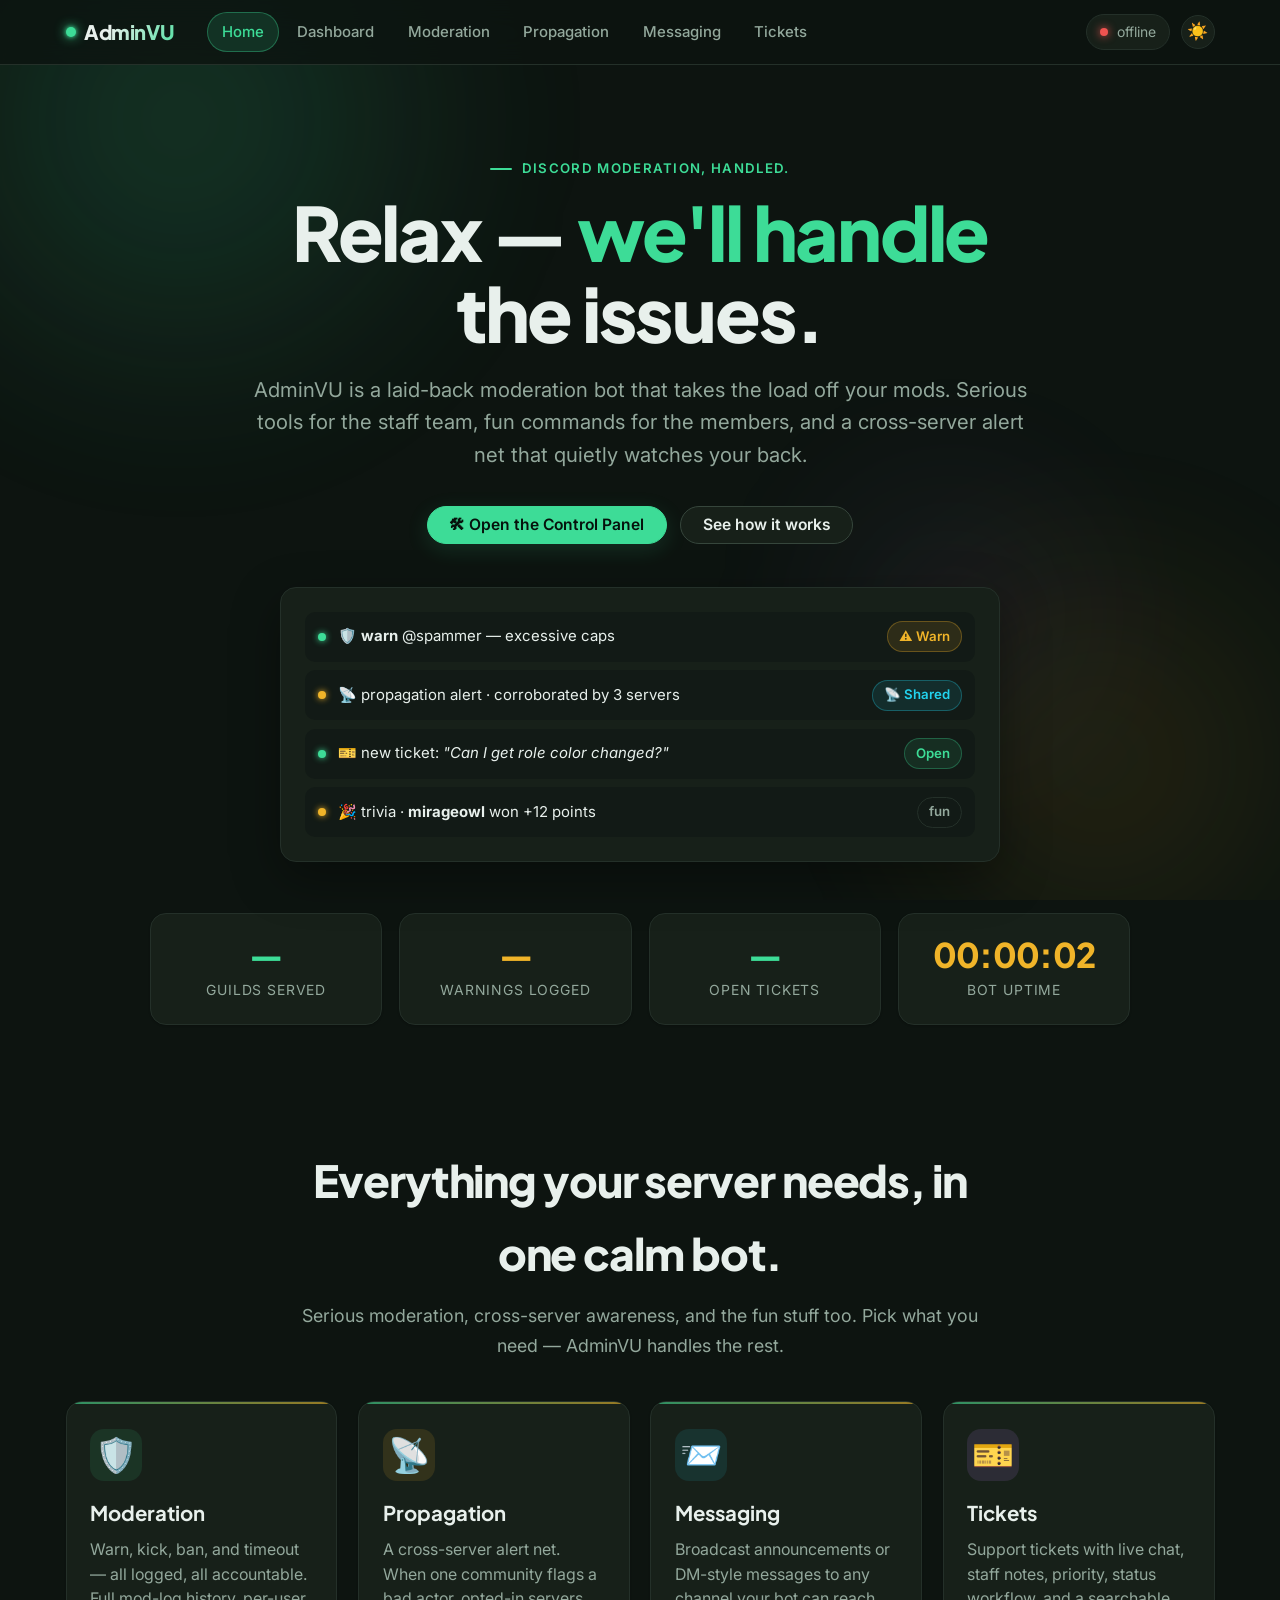
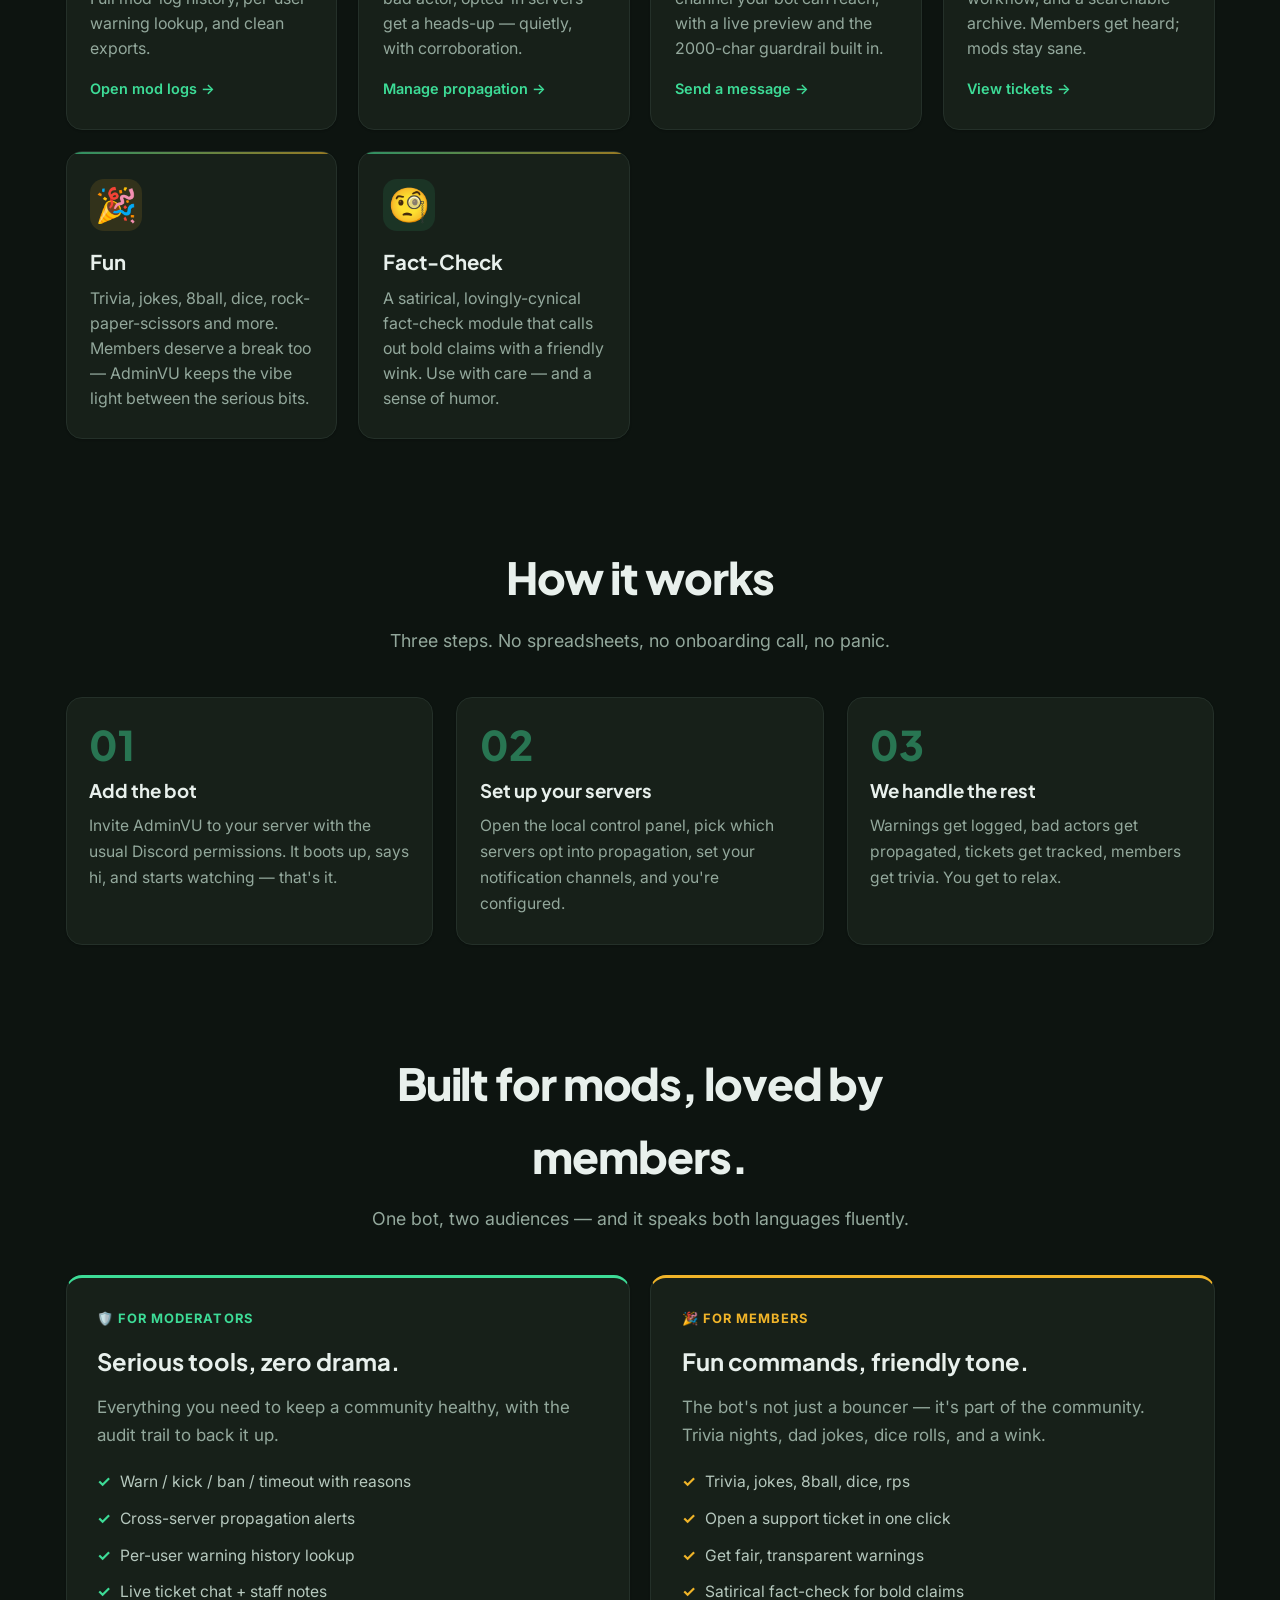
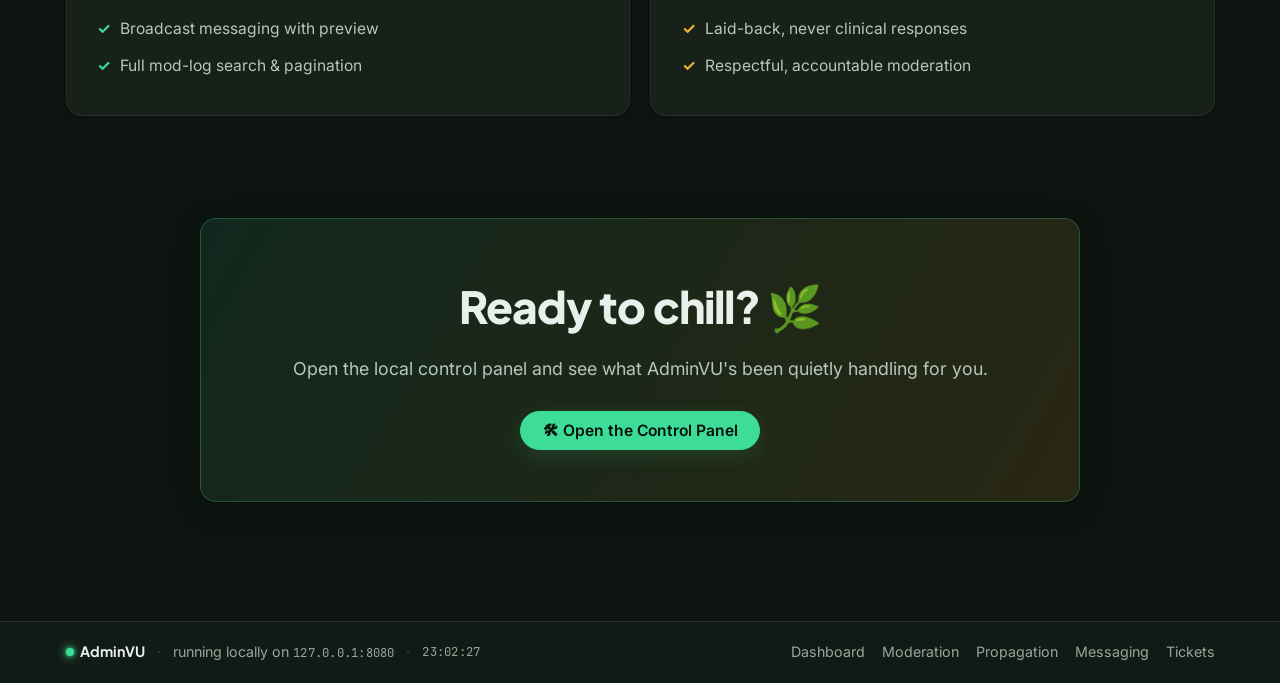
==== commit 3608c2f1: "rework website and add fix messaging API" ====
--- a/src/web/index.html
+++ b/src/web/index.html
@@ -3,10 +3,11 @@
 <head>
     <meta charset="UTF-8">
     <meta name="viewport" content="width=device-width, initial-scale=1.0">
-    <title>Dashboard — AdminVU</title>
+    <title>AdminVU — Relax, we'll handle the issues.</title>
+    <meta name="description" content="AdminVU is a laid-back Discord moderation bot: warn/kick/ban/timeout, cross-server propagation alerts, support tickets, broadcast messaging, plus fun commands and a satirical fact-check module.">
     <link rel="stylesheet" href="style.css">
 </head>
-<body class="page-dashboard">
+<body class="page-landing">
 
     <div class="bg-canvas">
         <div class="orb orb-1"></div>
@@ -20,100 +21,250 @@
                 <span class="logo-dot"></span>
                 <span class="logo-text">AdminVU</span>
             </div>
-            <nav class="site-nav">
-                <a href="index.html"       class="nav-link active">Dashboard</a>
+            <nav class="site-nav" aria-label="Primary">
+                <a href="index.html"       class="nav-link active">Home</a>
+                <a href="dashboard.html"   class="nav-link">Dashboard</a>
                 <a href="moderation.html"  class="nav-link">Moderation</a>
                 <a href="propagation.html" class="nav-link">Propagation</a>
                 <a href="messaging.html"   class="nav-link">Messaging</a>
                 <a href="tickets.html"     class="nav-link">Tickets</a>
             </nav>
-            <div class="status-badge">
-                <span class="status-dot" id="status-dot"></span>
-                <span class="status-label" id="status-label">connecting…</span>
+            <div class="header-tools">
+                <div class="status-badge">
+                    <span class="status-dot" id="status-dot"></span>
+                    <span class="status-label" id="status-label">connecting…</span>
+                </div>
+                <button class="theme-toggle" aria-label="Toggle theme">☀️</button>
             </div>
         </div>
     </header>
 
-    <main class="main-content">
-
-        <section class="hero">
-            <p class="hero-eyebrow">System Overview</p>
-            <h1 class="hero-title">Dashboard</h1>
-            <p class="hero-sub">Local admin panel &mdash; accessible only from this machine.</p>
+    <main>
+
+        <!-- ── Hero ────────────────────────────────────────────── -->
+        <section class="main-content" style="padding-top:1rem;">
+
+            <section class="landing-hero">
+                <p class="hero-eyebrow">Discord moderation, handled.</p>
+                <h1 class="hero-title">Relax — <span class="accent">we'll handle</span><br>the issues.</h1>
+                <p class="hero-sub">
+                    AdminVU is a laid-back moderation bot that takes the load off your mods.
+                    Serious tools for the staff team, fun commands for the members, and a
+                    cross-server alert net that quietly watches your back.
+                </p>
+                <div class="hero-cta-row" style="justify-content:center;">
+                    <a href="dashboard.html" class="btn-primary">🛠 Open the Control Panel</a>
+                    <a href="#how-it-works" class="btn-secondary">See how it works</a>
+                </div>
+
+                <!-- Bot mock / preview card -->
+                <div class="hero-mock" aria-hidden="true">
+                    <div class="hero-mock-row">
+                        <span class="mock-dot"></span>
+                        <span>🛡️ <strong>warn</strong> @spammer — excessive caps</span>
+                        <span class="badge badge-warn">⚠️ Warn</span>
+                    </div>
+                    <div class="hero-mock-row">
+                        <span class="mock-dot amber"></span>
+                        <span>📡 propagation alert · corroborated by 3 servers</span>
+                        <span class="badge badge-info">📡 Shared</span>
+                    </div>
+                    <div class="hero-mock-row">
+                        <span class="mock-dot"></span>
+                        <span>🎫 new ticket: <em>"Can I get role color changed?"</em></span>
+                        <span class="badge badge-ok">Open</span>
+                    </div>
+                    <div class="hero-mock-row">
+                        <span class="mock-dot amber"></span>
+                        <span>🎉 trivia · <strong>mirageowl</strong> won +12 points</span>
+                        <span class="badge badge-muted">fun</span>
+                    </div>
+                </div>
+            </section>
+
+            <!-- ── Stats strip ─────────────────────────────────── -->
+            <div class="stats-strip" id="stats-strip">
+                <div class="stat-pill">
+                    <div class="stat-num" id="stat-guilds">—</div>
+                    <div class="stat-label">Guilds served</div>
+                </div>
+                <div class="stat-pill">
+                    <div class="stat-num amber" id="stat-warnings">—</div>
+                    <div class="stat-label">Warnings logged</div>
+                </div>
+                <div class="stat-pill">
+                    <div class="stat-num" id="stat-tickets">—</div>
+                    <div class="stat-label">Open tickets</div>
+                </div>
+                <div class="stat-pill">
+                    <div class="stat-num amber" id="uptime-value">00:00:00</div>
+                    <div class="stat-label">Bot uptime</div>
+                </div>
+            </div>
+
+            <!-- ── Features grid ───────────────────────────────── -->
+            <section class="section-block" id="features">
+                <div class="section-heading">
+                    <h2>Everything your server needs, in one calm bot.</h2>
+                    <p>Serious moderation, cross-server awareness, and the fun stuff too. Pick what you need — AdminVU handles the rest.</p>
+                </div>
+                <div class="features-grid">
+
+                    <a href="moderation.html" class="feature-card" style="text-decoration:none;color:inherit;">
+                        <div class="feature-icon">🛡️</div>
+                        <h3>Moderation</h3>
+                        <p>Warn, kick, ban, and timeout — all logged, all accountable. Full mod-log history, per-user warning lookup, and clean exports.</p>
+                        <span class="feature-link">Open mod logs →</span>
+                    </a>
+
+                    <a href="propagation.html" class="feature-card" style="text-decoration:none;color:inherit;">
+                        <div class="feature-icon amber">📡</div>
+                        <h3>Propagation</h3>
+                        <p>A cross-server alert net. When one community flags a bad actor, opted-in servers get a heads-up — quietly, with corroboration.</p>
+                        <span class="feature-link">Manage propagation →</span>
+                    </a>
+
+                    <a href="messaging.html" class="feature-card" style="text-decoration:none;color:inherit;">
+                        <div class="feature-icon info">📨</div>
+                        <h3>Messaging</h3>
+                        <p>Broadcast announcements or DM-style messages to any channel your bot can reach, with a live preview and the 2000-char guardrail built in.</p>
+                        <span class="feature-link">Send a message →</span>
+                    </a>
+
+                    <a href="tickets.html" class="feature-card" style="text-decoration:none;color:inherit;">
+                        <div class="feature-icon purple">🎫</div>
+                        <h3>Tickets</h3>
+                        <p>Support tickets with live chat, staff notes, priority, status workflow, and a searchable archive. Members get heard; mods stay sane.</p>
+                        <span class="feature-link">View tickets →</span>
+                    </a>
+
+                    <div class="feature-card">
+                        <div class="feature-icon amber">🎉</div>
+                        <h3>Fun</h3>
+                        <p>Trivia, jokes, 8ball, dice, rock-paper-scissors and more. Members deserve a break too — AdminVU keeps the vibe light between the serious bits.</p>
+                    </div>
+
+                    <div class="feature-card">
+                        <div class="feature-icon">🧐</div>
+                        <h3>Fact-Check</h3>
+                        <p>A satirical, lovingly-cynical fact-check module that calls out bold claims with a friendly wink. Use with care — and a sense of humor.</p>
+                    </div>
+
+                </div>
+            </section>
+
+            <!-- ── How it works ────────────────────────────────── -->
+            <section class="section-block" id="how-it-works">
+                <div class="section-heading">
+                    <h2>How it works</h2>
+                    <p>Three steps. No spreadsheets, no onboarding call, no panic.</p>
+                </div>
+                <div class="steps-grid">
+                    <div class="step-card">
+                        <div class="step-num">01</div>
+                        <h3>Add the bot</h3>
+                        <p>Invite AdminVU to your server with the usual Discord permissions. It boots up, says hi, and starts watching — that's it.</p>
+                    </div>
+                    <div class="step-card">
+                        <div class="step-num">02</div>
+                        <h3>Set up your servers</h3>
+                        <p>Open the local control panel, pick which servers opt into propagation, set your notification channels, and you're configured.</p>
+                    </div>
+                    <div class="step-card">
+                        <div class="step-num">03</div>
+                        <h3>We handle the rest</h3>
+                        <p>Warnings get logged, bad actors get propagated, tickets get tracked, members get trivia. You get to relax.</p>
+                    </div>
+                </div>
+            </section>
+
+            <!-- ── Built for mods, loved by members ─────────────── -->
+            <section class="section-block">
+                <div class="section-heading">
+                    <h2>Built for mods, loved by members.</h2>
+                    <p>One bot, two audiences — and it speaks both languages fluently.</p>
+                </div>
+                <div class="dual-highlight">
+                    <div class="dual-card mods">
+                        <div class="dual-eyebrow">🛡️ For moderators</div>
+                        <h3>Serious tools, zero drama.</h3>
+                        <p>Everything you need to keep a community healthy, with the audit trail to back it up.</p>
+                        <ul>
+                            <li>Warn / kick / ban / timeout with reasons</li>
+                            <li>Cross-server propagation alerts</li>
+                            <li>Per-user warning history lookup</li>
+                            <li>Live ticket chat + staff notes</li>
+                            <li>Broadcast messaging with preview</li>
+                            <li>Full mod-log search & pagination</li>
+                        </ul>
+                    </div>
+                    <div class="dual-card members">
+                        <div class="dual-eyebrow">🎉 For members</div>
+                        <h3>Fun commands, friendly tone.</h3>
+                        <p>The bot's not just a bouncer — it's part of the community. Trivia nights, dad jokes, dice rolls, and a wink.</p>
+                        <ul>
+                            <li>Trivia, jokes, 8ball, dice, rps</li>
+                            <li>Open a support ticket in one click</li>
+                            <li>Get fair, transparent warnings</li>
+                            <li>Satirical fact-check for bold claims</li>
+                            <li>Laid-back, never clinical responses</li>
+                            <li>Respectful, accountable moderation</li>
+                        </ul>
+                    </div>
+                </div>
+            </section>
+
+            <!-- ── CTA band ─────────────────────────────────────── -->
+            <section class="cta-band">
+                <h2>Ready to chill? 🌿</h2>
+                <p>Open the local control panel and see what AdminVU's been quietly handling for you.</p>
+                <a href="dashboard.html" class="btn-primary">🛠 Open the Control Panel</a>
+            </section>
+
         </section>
 
-        <div class="card-grid">
-            <div class="card" id="card-uptime">
-                <div class="card-icon">⏱</div>
-                <div class="card-label">Uptime</div>
-                <div class="card-value mono" id="uptime-value">--:--:--</div>
-                <div class="card-sub">since process start</div>
-            </div>
-            <div class="card" id="card-guilds">
-                <div class="card-icon">🌐</div>
-                <div class="card-label">Guilds</div>
-                <div class="card-value mono" id="guilds-value">&mdash;</div>
-                <div class="card-sub">registered servers</div>
-            </div>
-            <div class="card" id="card-warnings">
-                <div class="card-icon">⚠️</div>
-                <div class="card-label">Warnings Logged</div>
-                <div class="card-value mono" id="warnings-value">&mdash;</div>
-                <div class="card-sub">all time, all guilds</div>
-            </div>
-            <div class="card" id="card-tickets">
-                <div class="card-icon">🎫</div>
-                <div class="card-label">Open Tickets</div>
-                <div class="card-value mono" id="tickets-value">&mdash;</div>
-                <div class="card-sub">unresolved</div>
-            </div>
-            <div class="card" id="card-propagation">
-                <div class="card-icon">📡</div>
-                <div class="card-label">Propagation Alerts</div>
-                <div class="card-value mono" id="prop-value">&mdash;</div>
-                <div class="card-sub">cross-server events total</div>
+    </main>
+
+    <footer class="site-footer">
+        <div class="footer-inner">
+            <span class="footer-brand">
+                <span class="logo-dot" style="width:8px;height:8px;display:inline-block;"></span>
+                AdminVU
+            </span>
+            <span class="footer-sep">·</span>
+            <span>running locally on <span class="mono">127.0.0.1:8080</span></span>
+            <span class="footer-sep">·</span>
+            <span class="mono" id="footer-time">--:--:--</span>
+            <div class="footer-links">
+                <a href="dashboard.html">Dashboard</a>
+                <a href="moderation.html">Moderation</a>
+                <a href="propagation.html">Propagation</a>
+                <a href="messaging.html">Messaging</a>
+                <a href="tickets.html">Tickets</a>
             </div>
         </div>
-
-        <section class="log-section">
-            <div class="log-header">
-                <span class="log-title">Recent Activity</span>
-                <button class="log-clear-btn" id="log-clear">Clear</button>
-            </div>
-            <div class="log-body" id="log-body">
-                <div class="log-line log-info">
-                    <span class="log-time" id="init-time"></span>
-                    <span class="log-msg">Dashboard initialised. Waiting for data&hellip;</span>
-                </div>
-            </div>
-        </section>
-
-    </main>
-
-    <footer class="site-footer">
-        <span>running on <span class="mono">127.0.0.1:8080</span></span>
-        <span class="footer-sep">&middot;</span>
-        <span id="footer-time" class="mono"></span>
     </footer>
 
     <script src="script.js"></script>
     <script>
-    async function refreshStatus() {
+    /* ── Landing page: pull live stats from /api/status ─────── */
+    async function refreshStats() {
         const data = await apiGet('/api/status');
         if (!data) { setStatus('offline'); return; }
         setStatus('online');
-        setCardValue('card-guilds',      data.guild_count);
-        setCardValue('card-warnings',    data.warning_count);
-        setCardValue('card-tickets',     data.open_tickets);
-        setCardValue('card-propagation', data.propagation_events);
-        appendLog('Status refreshed.', LogLevel.OK);
+
+        const $g = qs('#stat-guilds');
+        const $w = qs('#stat-warnings');
+        const $t = qs('#stat-tickets');
+        if ($g) $g.textContent = data.guild_count ?? 0;
+        if ($w) $w.textContent = data.warning_count ?? 0;
+        if ($t) $t.textContent = data.open_tickets ?? 0;
     }
 
     document.addEventListener('DOMContentLoaded', () => {
-        startFooterClock();
         startUptimeClock();
-        refreshStatus();
-        setInterval(refreshStatus, 15000);
+        refreshStats();
+        setInterval(refreshStats, 15000);
     });
     </script>
 </body>
--- a/src/web/style.css
+++ b/src/web/style.css
@@ -1,38 +1,78 @@
 /* ============================================================
-   style.css  –  shared styles for all dashboard pages
-   Aesthetic: modern SaaS admin — welcoming, clean, accessible
+   style.css  –  AdminVU redesign
+   Dark-first emerald/amber palette · Plus Jakarta Sans + Inter
+   + JetBrains Mono · rounded cards · sticky header & footer
    ============================================================ */
 
-@import url('https://fonts.googleapis.com/css2?family=Plus+Jakarta+Sans:wght@400;500;600;700&family=Inter:wght@300;400;500&family=JetBrains+Mono:wght@400;500&display=swap');
-
-/* ── Design tokens ────────────────────────────────────────── */
+@import url('https://fonts.googleapis.com/css2?family=Plus+Jakarta+Sans:wght@400;500;600;700;800&family=Inter:wght@300;400;500;600&family=JetBrains+Mono:wght@400;500&display=swap');
+
+/* ── Design tokens (DARK — default) ───────────────────────── */
 :root {
-    --bg:           #0d1117;
-    --bg-raised:    #161b22;
-    --bg-card:      #1c2230;
-    --border:       #253047;
-    --border-hi:    #3a4d6e;
-
-    --text:         #e6edf3;
-    --text-muted:   #6e8098;
-    --text-dim:     #9ab0c8;
-
-    --accent:       #38d9a9;
-    --accent-dim:   #20c997;
-    --accent-glow:  rgba(56, 217, 169, 0.12);
-
+    --bg:           #0d1410;
+    --bg-raised:    #121a16;
+    --bg-card:      #172019;
+    --bg-elev:      #1c2720;
+    --border:       #243029;
+    --border-hi:    #36463c;
+
+    --text:         #e8f0ec;
+    --text-muted:   #93a89c;
+    --text-dim:     #b6c8be;
+
+    --accent:       #3ddc97;
+    --accent-dim:   #2bb380;
+    --accent-glow:  rgba(61, 220, 151, 0.14);
+    --accent-soft:  rgba(61, 220, 151, 0.10);
+
+    --amber:        #f0b429;
+    --amber-soft:   rgba(240, 180, 41, 0.12);
     --warn:         #f0a500;
-    --danger:       #ef4444;
-    --info:         #58a6ff;
-    --purple:       #bc8cff;
-
-    --font-display: 'Plus Jakarta Sans', sans-serif;
-    --font-body:    'Inter', sans-serif;
-    --font-mono:    'JetBrains Mono', monospace;
-
-    --radius:       12px;
-    --radius-sm:    7px;
+    --danger:       #ef5350;
+    --danger-soft:  rgba(239, 83, 80, 0.12);
+    --info:         #22d3ee;
+    --purple:       #c084fc;
+    --purple-soft:  rgba(192, 132, 252, 0.12);
+
+    --font-display: 'Plus Jakarta Sans', system-ui, sans-serif;
+    --font-body:    'Inter', system-ui, sans-serif;
+    --font-mono:    'JetBrains Mono', ui-monospace, monospace;
+
+    --radius:       16px;
+    --radius-sm:    10px;
+    --radius-xs:    7px;
     --transition:   200ms ease;
+
+    --shadow-sm:    0 1px 2px rgba(0,0,0,0.20);
+    --shadow:       0 6px 24px rgba(0,0,0,0.28);
+    --shadow-lg:    0 16px 48px rgba(0,0,0,0.36);
+
+    --max:          1200px;
+}
+
+/* ── LIGHT theme (toggle via <html class="light">) ────────── */
+html.light {
+    --bg:           #f5f8f6;
+    --bg-raised:    #ffffff;
+    --bg-card:      #ffffff;
+    --bg-elev:      #f0f5f2;
+    --border:       #e2e8e4;
+    --border-hi:    #c8d4cd;
+
+    --text:         #16201b;
+    --text-muted:   #5a6e64;
+    --text-dim:     #43564c;
+
+    --accent:       #1ea36b;
+    --accent-dim:   #178a59;
+    --accent-glow:  rgba(30, 163, 107, 0.12);
+    --accent-soft:  rgba(30, 163, 107, 0.08);
+
+    --amber:        #c98a09;
+    --amber-soft:   rgba(201, 138, 9, 0.10);
+
+    --shadow-sm:    0 1px 2px rgba(16,40,28,0.06);
+    --shadow:       0 6px 22px rgba(16,40,28,0.08);
+    --shadow-lg:    0 16px 44px rgba(16,40,28,0.12);
 }
 
 /* ── Reset ────────────────────────────────────────────────── */
@@ -41,8 +81,11 @@
 html {
     font-size: 17px;
     scroll-behavior: smooth;
-}
-
+    color-scheme: dark;
+}
+html.light { color-scheme: light; }
+
+/* ── Body is a flex column so the footer sticks to the bottom ── */
 body {
     background: var(--bg);
     color: var(--text);
@@ -50,14 +93,18 @@
     font-weight: 400;
     line-height: 1.65;
     min-height: 100vh;
+    display: flex;
+    flex-direction: column;
     overflow-x: hidden;
     opacity: 0;
-    transition: opacity 300ms ease;
+    transition: opacity 320ms ease, background 320ms ease, color 320ms ease;
 }
 
 body.loaded { opacity: 1; }
 
-/* ── Animated background canvas ───────────────────────────── */
+main { flex: 1; }
+
+/* ── Animated gradient orbs behind hero ───────────────────── */
 .bg-canvas {
     position: fixed;
     inset: 0;
@@ -69,107 +116,28 @@
 .orb {
     position: absolute;
     border-radius: 50%;
-    filter: blur(72px);
-}
-
-/* Dashboard: blue + teal + soft purple */
-body.page-dashboard .orb-1 {
+    filter: blur(80px);
+    opacity: 0.85;
+}
+
+/* All pages use the same emerald/amber orb set — NO blue/indigo */
+.orb-1 {
     width: 720px; height: 720px;
-    background: radial-gradient(ellipse, rgba(56,139,253,0.20) 0%, transparent 68%);
-    top: -220px; left: -160px;
+    background: radial-gradient(ellipse, rgba(61,220,151,0.22) 0%, transparent 68%);
+    top: -240px; left: -180px;
     animation: orbFloat1 28s ease-in-out infinite;
 }
-body.page-dashboard .orb-2 {
+.orb-2 {
     width: 560px; height: 560px;
-    background: radial-gradient(ellipse, rgba(56,217,169,0.17) 0%, transparent 68%);
-    bottom: -120px; right: -100px;
+    background: radial-gradient(ellipse, rgba(240,180,41,0.14) 0%, transparent 68%);
+    bottom: -140px; right: -100px;
     animation: orbFloat2 22s ease-in-out infinite;
 }
-body.page-dashboard .orb-3 {
+.orb-3 {
     width: 420px; height: 420px;
-    background: radial-gradient(ellipse, rgba(188,140,255,0.10) 0%, transparent 68%);
+    background: radial-gradient(ellipse, rgba(192,132,252,0.10) 0%, transparent 68%);
     top: 45%; left: 58%;
     animation: orbFloat3 36s ease-in-out infinite;
-}
-
-/* Moderation: amber + red */
-body.page-moderation .orb-1 {
-    width: 660px; height: 660px;
-    background: radial-gradient(ellipse, rgba(240,165,0,0.14) 0%, transparent 68%);
-    top: -160px; right: -110px;
-    animation: orbFloat2 30s ease-in-out infinite;
-}
-body.page-moderation .orb-2 {
-    width: 520px; height: 520px;
-    background: radial-gradient(ellipse, rgba(239,68,68,0.11) 0%, transparent 68%);
-    bottom: -90px; left: -90px;
-    animation: orbFloat1 25s ease-in-out infinite;
-}
-body.page-moderation .orb-3 {
-    width: 360px; height: 360px;
-    background: radial-gradient(ellipse, rgba(56,139,253,0.09) 0%, transparent 68%);
-    top: 42%; left: 38%;
-    animation: orbFloat3 40s ease-in-out infinite;
-}
-
-/* Propagation: purple + blue */
-body.page-propagation .orb-1 {
-    width: 700px; height: 700px;
-    background: radial-gradient(ellipse, rgba(188,140,255,0.18) 0%, transparent 68%);
-    top: -210px; left: -210px;
-    animation: orbFloat1 32s ease-in-out infinite;
-}
-body.page-propagation .orb-2 {
-    width: 520px; height: 520px;
-    background: radial-gradient(ellipse, rgba(56,139,253,0.14) 0%, transparent 68%);
-    bottom: -100px; right: -100px;
-    animation: orbFloat2 26s ease-in-out infinite;
-}
-body.page-propagation .orb-3 {
-    width: 380px; height: 380px;
-    background: radial-gradient(ellipse, rgba(56,217,169,0.09) 0%, transparent 68%);
-    top: 38%; left: 52%;
-    animation: orbFloat3 38s ease-in-out infinite;
-}
-
-/* Messaging: teal + cyan */
-body.page-messaging .orb-1 {
-    width: 640px; height: 640px;
-    background: radial-gradient(ellipse, rgba(56,217,169,0.18) 0%, transparent 68%);
-    top: -190px; right: -90px;
-    animation: orbFloat2 28s ease-in-out infinite;
-}
-body.page-messaging .orb-2 {
-    width: 520px; height: 520px;
-    background: radial-gradient(ellipse, rgba(0,210,255,0.12) 0%, transparent 68%);
-    bottom: -110px; left: -130px;
-    animation: orbFloat1 24s ease-in-out infinite;
-}
-body.page-messaging .orb-3 {
-    width: 360px; height: 360px;
-    background: radial-gradient(ellipse, rgba(188,140,255,0.09) 0%, transparent 68%);
-    top: 48%; left: 43%;
-    animation: orbFloat3 36s ease-in-out infinite;
-}
-
-/* Tickets: green + blue + amber */
-body.page-tickets .orb-1 {
-    width: 660px; height: 660px;
-    background: radial-gradient(ellipse, rgba(56,217,169,0.16) 0%, transparent 68%);
-    top: -160px; left: -160px;
-    animation: orbFloat3 30s ease-in-out infinite;
-}
-body.page-tickets .orb-2 {
-    width: 540px; height: 540px;
-    background: radial-gradient(ellipse, rgba(56,139,253,0.13) 0%, transparent 68%);
-    bottom: -130px; right: -90px;
-    animation: orbFloat1 26s ease-in-out infinite;
-}
-body.page-tickets .orb-3 {
-    width: 380px; height: 380px;
-    background: radial-gradient(ellipse, rgba(240,165,0,0.09) 0%, transparent 68%);
-    top: 38%; left: 48%;
-    animation: orbFloat2 38s ease-in-out infinite;
 }
 
 @keyframes orbFloat1 {
@@ -189,65 +157,80 @@
     75%     { transform: translate(20px,42px) scale(0.94); }
 }
 
-/* ── Ensure content sits above the canvas ─────────────────── */
-.site-header,
-.main-content,
-.site-footer { position: relative; z-index: 1; }
+/* Content sits above canvas */
+.site-header, .main-content, .site-footer {
+    position: relative;
+    z-index: 1;
+}
 
 /* ── Typography helpers ───────────────────────────────────── */
 .mono {
     font-family: var(--font-mono);
-    font-size: 0.88em;
+    font-size: 0.86em;
     letter-spacing: 0.02em;
 }
-
-/* ── Header ───────────────────────────────────────────────── */
+.muted { color: var(--text-muted); }
+.dim   { color: var(--text-dim); }
+
+a { color: var(--accent); text-decoration: none; }
+a:hover { text-decoration: underline; }
+
+/* ── Sticky header ────────────────────────────────────────── */
 .site-header {
     position: sticky;
     top: 0;
     z-index: 100;
-    background: rgba(13,17,23,0.88);
+    background: color-mix(in srgb, var(--bg) 82%, transparent);
     border-bottom: 1px solid var(--border);
     backdrop-filter: blur(14px);
     -webkit-backdrop-filter: blur(14px);
 }
 
 .header-inner {
-    max-width: 1200px;
+    max-width: var(--max);
     margin: 0 auto;
-    padding: 0 2rem;
+    padding: 0 1.5rem;
     height: 64px;
     display: flex;
     align-items: center;
-    gap: 2rem;
+    gap: 1.4rem;
+    flex-wrap: wrap;
 }
 
 .logo {
     font-family: var(--font-display);
-    font-size: 1.15rem;
-    font-weight: 700;
-    letter-spacing: -0.01em;
+    font-size: 1.18rem;
+    font-weight: 800;
+    letter-spacing: -0.02em;
     user-select: none;
     color: var(--text);
     display: flex;
     align-items: center;
-    gap: 0.45rem;
+    gap: 0.5rem;
     flex-shrink: 0;
 }
 
 .logo-dot {
-    width: 9px;
-    height: 9px;
+    width: 10px;
+    height: 10px;
     border-radius: 50%;
     background: var(--accent);
-    box-shadow: 0 0 10px var(--accent);
+    box-shadow: 0 0 12px var(--accent), 0 0 4px var(--accent);
     flex-shrink: 0;
 }
 
+.logo-text {
+    background: linear-gradient(120deg, var(--text) 30%, var(--accent) 110%);
+    -webkit-background-clip: text;
+    background-clip: text;
+    -webkit-text-fill-color: transparent;
+}
+
 .site-nav {
     display: flex;
-    gap: 0.2rem;
+    gap: 0.15rem;
     margin-left: 0.5rem;
+    flex-wrap: wrap;
 }
 
 .nav-link {
@@ -256,34 +239,61 @@
     font-weight: 500;
     text-decoration: none;
     color: var(--text-muted);
-    padding: 0.4rem 0.85rem;
+    padding: 0.42rem 0.85rem;
     border: 1px solid transparent;
-    border-radius: var(--radius-sm);
+    border-radius: 100px;
     transition: color var(--transition), border-color var(--transition), background var(--transition);
 }
 
 .nav-link:hover {
     color: var(--text);
     border-color: var(--border-hi);
-    background: rgba(255,255,255,0.05);
+    background: var(--accent-soft);
+    text-decoration: none;
 }
 
 .nav-link.active {
     color: var(--accent);
     background: var(--accent-glow);
-    border-color: rgba(56,217,169,0.28);
+    border-color: color-mix(in srgb, var(--accent) 35%, transparent);
+}
+
+.header-tools {
+    margin-left: auto;
+    display: flex;
+    align-items: center;
+    gap: 0.6rem;
+    flex-shrink: 0;
+}
+
+.theme-toggle {
+    background: var(--bg-card);
+    border: 1px solid var(--border);
+    color: var(--text-muted);
+    width: 34px;
+    height: 34px;
+    border-radius: 100px;
+    cursor: pointer;
+    font-size: 1rem;
+    display: inline-flex;
+    align-items: center;
+    justify-content: center;
+    transition: background var(--transition), color var(--transition), border-color var(--transition);
+}
+.theme-toggle:hover {
+    color: var(--accent);
+    border-color: var(--border-hi);
 }
 
 /* Status badge */
 .status-badge {
-    margin-left: auto;
     display: flex;
     align-items: center;
     gap: 0.5rem;
     font-family: var(--font-body);
     font-size: 0.82rem;
     color: var(--text-muted);
-    background: rgba(255,255,255,0.04);
+    background: var(--bg-card);
     border: 1px solid var(--border);
     padding: 0.3rem 0.8rem;
     border-radius: 100px;
@@ -299,43 +309,42 @@
 
 .status-dot.online {
     background: var(--accent);
-    box-shadow: 0 0 8px var(--accent);
+    box-shadow: 0 0 10px var(--accent);
     animation: pulse 2.4s ease-in-out infinite;
 }
-
-.status-dot.offline { background: var(--danger); }
+.status-dot.offline { background: var(--danger); box-shadow: 0 0 8px var(--danger); }
 
 @keyframes pulse {
-    0%,100% { opacity: 1; box-shadow: 0 0 8px var(--accent); }
-    50%      { opacity: 0.5; box-shadow: 0 0 3px var(--accent); }
+    0%,100% { opacity: 1; box-shadow: 0 0 10px var(--accent); }
+    50%     { opacity: 0.55; box-shadow: 0 0 3px var(--accent); }
 }
 
 /* ── Main layout ──────────────────────────────────────────── */
 .main-content {
-    max-width: 1200px;
+    max-width: var(--max);
     margin: 0 auto;
-    padding: 3rem 2rem 5rem;
+    padding: 3rem 1.5rem 4rem;
+    width: 100%;
 }
 
 /* ── Hero ─────────────────────────────────────────────────── */
 .hero {
     margin-bottom: 2.5rem;
-    animation: fadeUp 0.5s ease both;
+    animation: fadeUp 0.55s ease both;
 }
 
 .hero-eyebrow {
     font-family: var(--font-body);
-    font-size: 0.8rem;
+    font-size: 0.78rem;
     font-weight: 600;
     color: var(--accent);
-    letter-spacing: 0.07em;
+    letter-spacing: 0.10em;
     text-transform: uppercase;
-    margin-bottom: 0.55rem;
-    display: flex;
+    margin-bottom: 0.7rem;
+    display: inline-flex;
     align-items: center;
     gap: 0.55rem;
 }
-
 .hero-eyebrow::before {
     content: '';
     display: inline-block;
@@ -343,29 +352,137 @@
     height: 2px;
     background: var(--accent);
     border-radius: 2px;
-    flex-shrink: 0;
 }
 
 .hero-title {
     font-family: var(--font-display);
-    font-size: clamp(2.2rem, 5vw, 3.4rem);
-    font-weight: 700;
-    color: var(--text);
-    line-height: 1.1;
-    letter-spacing: -0.025em;
-}
+    font-size: clamp(2.2rem, 5.4vw, 3.6rem);
+    font-weight: 800;
+    letter-spacing: -0.03em;
+    line-height: 1.08;
+    color: var(--text);
+    margin-bottom: 0.9rem;
+}
+.hero-title .accent { color: var(--accent); }
+.hero-title .amber  { color: var(--amber); }
 
 .hero-sub {
-    font-size: 1rem;
-    color: var(--text-dim);
-    margin-top: 0.65rem;
-    font-weight: 400;
-}
-
-/* ── Stat cards ───────────────────────────────────────────── */
+    font-size: 1.12rem;
+    color: var(--text-muted);
+    max-width: 60ch;
+    line-height: 1.6;
+}
+
+.hero-cta-row {
+    margin-top: 1.8rem;
+    display: flex;
+    gap: 0.8rem;
+    flex-wrap: wrap;
+}
+
+/* ── Buttons ──────────────────────────────────────────────── */
+.btn-primary, .btn-secondary, .btn-danger, .btn-refresh,
+.btn-page, .btn-sm, .btn-ok, .btn-danger-sm, .btn-chat-toggle {
+    font-family: var(--font-body);
+    font-weight: 600;
+    font-size: 0.92rem;
+    border: 1px solid transparent;
+    border-radius: 100px;
+    padding: 0.62rem 1.25rem;
+    cursor: pointer;
+    transition: transform var(--transition), background var(--transition),
+                border-color var(--transition), color var(--transition), box-shadow var(--transition);
+    display: inline-flex;
+    align-items: center;
+    gap: 0.45rem;
+    text-decoration: none;
+    line-height: 1;
+}
+.btn-primary:hover, .btn-secondary:hover, .btn-danger:hover,
+.btn-refresh:hover, .btn-page:hover, .btn-sm:hover, .btn-chat-toggle:hover {
+    transform: translateY(-1px);
+    text-decoration: none;
+}
+
+.btn-primary {
+    background: var(--accent);
+    color: #06120c;
+    border-color: var(--accent);
+    box-shadow: 0 6px 22px var(--accent-glow);
+}
+.btn-primary:hover { background: var(--accent-dim); border-color: var(--accent-dim); color: #06120c; }
+.btn-primary:disabled { opacity: 0.55; cursor: not-allowed; transform: none; }
+
+.btn-secondary {
+    background: var(--bg-card);
+    color: var(--text);
+    border-color: var(--border-hi);
+}
+.btn-secondary:hover { background: var(--bg-elev); border-color: var(--accent); color: var(--text); }
+
+.btn-danger {
+    background: var(--danger);
+    color: #fff;
+    border-color: var(--danger);
+}
+.btn-danger:hover { filter: brightness(1.08); color: #fff; }
+
+.btn-refresh {
+    background: var(--bg-card);
+    color: var(--text-muted);
+    border-color: var(--border);
+    padding: 0.5rem 1rem;
+    font-size: 0.88rem;
+}
+.btn-refresh:hover { color: var(--accent); border-color: var(--border-hi); }
+.btn-refresh.small {
+    padding: 0.35rem 0.7rem;
+    font-size: 0.82rem;
+    width: 32px;
+    height: 32px;
+    justify-content: center;
+}
+
+.btn-page {
+    background: var(--bg-card);
+    color: var(--text-muted);
+    border-color: var(--border);
+    padding: 0.45rem 0.95rem;
+    font-size: 0.85rem;
+}
+.btn-page:hover:not(:disabled) { color: var(--accent); border-color: var(--border-hi); }
+.btn-page:disabled { opacity: 0.4; cursor: not-allowed; }
+
+.btn-sm {
+    padding: 0.32rem 0.75rem;
+    font-size: 0.78rem;
+    border-radius: 100px;
+}
+.btn-ok {
+    background: var(--accent-glow);
+    color: var(--accent);
+    border-color: color-mix(in srgb, var(--accent) 35%, transparent);
+}
+.btn-ok:hover { background: var(--accent-soft); color: var(--accent); }
+.btn-danger-sm {
+    background: var(--danger-soft);
+    color: var(--danger);
+    border-color: color-mix(in srgb, var(--danger) 35%, transparent);
+}
+.btn-danger-sm:hover { background: var(--danger-soft); color: var(--danger); }
+
+.btn-chat-toggle {
+    background: var(--accent-glow);
+    color: var(--accent);
+    border-color: color-mix(in srgb, var(--accent) 35%, transparent);
+}
+
+.btn-icon { font-weight: 700; }
+
+/* ── Card grid (dashboard / stats) ────────────────────────── */
 .card-grid {
     display: grid;
-    grid-template-columns: repeat(auto-fill, minmax(200px, 1fr));
+    grid-template-columns: repeat(auto-fit, minmax(190px, 1fr));
     gap: 1rem;
     margin-bottom: 2rem;
 }
@@ -374,993 +491,1167 @@
     background: var(--bg-card);
     border: 1px solid var(--border);
     border-radius: var(--radius);
-    padding: 1.6rem 1.5rem;
+    padding: 1.3rem 1.35rem;
+    box-shadow: var(--shadow-sm);
+    transition: transform var(--transition), border-color var(--transition), box-shadow var(--transition);
     position: relative;
     overflow: hidden;
-    transition: background var(--transition), border-color var(--transition),
-                transform 220ms ease, box-shadow 220ms ease;
-    animation: fadeUp 0.45s ease both;
-}
-
-.card:nth-child(1) { animation-delay: 0.00s; }
-.card:nth-child(2) { animation-delay: 0.05s; }
-.card:nth-child(3) { animation-delay: 0.10s; }
-.card:nth-child(4) { animation-delay: 0.15s; }
-.card:nth-child(5) { animation-delay: 0.20s; }
-
+}
 .card::before {
+    content: '';
+    position: absolute;
+    inset: 0 0 auto 0;
+    height: 2px;
+    background: linear-gradient(90deg, var(--accent), transparent);
+    opacity: 0.5;
+}
+.card:hover {
+    transform: translateY(-3px);
+    border-color: var(--border-hi);
+    box-shadow: var(--shadow);
+}
+
+.card-icon {
+    font-size: 1.5rem;
+    line-height: 1;
+    margin-bottom: 0.6rem;
+}
+.card-label {
+    font-family: var(--font-body);
+    font-size: 0.78rem;
+    font-weight: 600;
+    color: var(--text-muted);
+    text-transform: uppercase;
+    letter-spacing: 0.06em;
+    margin-bottom: 0.35rem;
+}
+.card-value {
+    font-family: var(--font-display);
+    font-size: 1.85rem;
+    font-weight: 800;
+    letter-spacing: -0.02em;
+    color: var(--text);
+    line-height: 1.1;
+    margin-bottom: 0.3rem;
+}
+.card-value.mono { font-family: var(--font-mono); font-size: 1.5rem; font-weight: 500; }
+.card-sub {
+    font-size: 0.78rem;
+    color: var(--text-muted);
+}
+
+/* ── Activity log ─────────────────────────────────────────── */
+.log-section {
+    background: var(--bg-card);
+    border: 1px solid var(--border);
+    border-radius: var(--radius);
+    box-shadow: var(--shadow-sm);
+    overflow: hidden;
+}
+.log-header {
+    display: flex;
+    align-items: center;
+    justify-content: space-between;
+    padding: 1rem 1.3rem;
+    border-bottom: 1px solid var(--border);
+    background: var(--bg-raised);
+}
+.log-title {
+    font-family: var(--font-display);
+    font-weight: 700;
+    font-size: 1rem;
+    color: var(--text);
+}
+.log-clear-btn {
+    background: transparent;
+    border: 1px solid var(--border);
+    color: var(--text-muted);
+    padding: 0.3rem 0.8rem;
+    border-radius: 100px;
+    font-size: 0.78rem;
+    cursor: pointer;
+    transition: color var(--transition), border-color var(--transition);
+}
+.log-clear-btn:hover { color: var(--accent); border-color: var(--border-hi); }
+
+.log-body {
+    max-height: 360px;
+    overflow-y: auto;
+    padding: 0.6rem 0.5rem;
+    font-family: var(--font-mono);
+    font-size: 0.82rem;
+    line-height: 1.5;
+}
+
+.log-line {
+    display: grid;
+    grid-template-columns: 80px 1fr;
+    gap: 0.6rem;
+    padding: 0.3rem 0.8rem;
+    border-radius: var(--radius-xs);
+    align-items: start;
+}
+.log-line:hover { background: var(--bg-elev); }
+.log-time { color: var(--text-muted); white-space: nowrap; }
+.log-msg  { color: var(--text-dim); word-break: break-word; }
+
+.log-info  .log-msg { color: var(--text-dim); }
+.log-ok    { background: var(--accent-soft); }
+.log-ok    .log-msg { color: var(--accent); }
+.log-warn  { background: var(--amber-soft); }
+.log-warn  .log-msg { color: var(--amber); }
+.log-error { background: var(--danger-soft); }
+.log-error .log-msg { color: var(--danger); }
+
+/* ── Filter bar ───────────────────────────────────────────── */
+.filter-bar {
+    display: flex;
+    align-items: flex-end;
+    gap: 1.4rem;
+    flex-wrap: wrap;
+    background: var(--bg-card);
+    border: 1px solid var(--border);
+    border-radius: var(--radius);
+    padding: 1.1rem 1.3rem;
+    margin-bottom: 1.5rem;
+    box-shadow: var(--shadow-sm);
+}
+.filter-group {
+    display: flex;
+    flex-direction: column;
+    gap: 0.45rem;
+}
+.filter-label {
+    font-size: 0.74rem;
+    font-weight: 600;
+    color: var(--text-muted);
+    text-transform: uppercase;
+    letter-spacing: 0.08em;
+}
+.filter-select, .filter-input, .form-select, .form-textarea {
+    background: var(--bg-raised);
+    border: 1px solid var(--border);
+    color: var(--text);
+    font-family: var(--font-body);
+    font-size: 0.92rem;
+    padding: 0.55rem 0.85rem;
+    border-radius: var(--radius-sm);
+    transition: border-color var(--transition), background var(--transition);
+    width: 100%;
+}
+.filter-select:focus, .filter-input:focus,
+.form-select:focus, .form-textarea:focus {
+    outline: none;
+    border-color: var(--accent);
+    background: var(--bg-elev);
+}
+.filter-input.small { padding: 0.4rem 0.7rem; font-size: 0.85rem; max-width: 220px; }
+.filter-input::placeholder { color: var(--text-muted); }
+
+/* ── Tab bar ──────────────────────────────────────────────── */
+.tab-bar {
+    display: flex;
+    gap: 0.3rem;
+    flex-wrap: wrap;
+    background: var(--bg-raised);
+    padding: 0.3rem;
+    border-radius: 100px;
+    border: 1px solid var(--border);
+}
+.tab {
+    background: transparent;
+    border: none;
+    color: var(--text-muted);
+    font-family: var(--font-body);
+    font-size: 0.85rem;
+    font-weight: 500;
+    padding: 0.4rem 0.9rem;
+    border-radius: 100px;
+    cursor: pointer;
+    transition: color var(--transition), background var(--transition);
+    display: inline-flex;
+    align-items: center;
+    gap: 0.35rem;
+}
+.tab:hover { color: var(--text); }
+.tab.active {
+    background: var(--accent);
+    color: #06120c;
+    font-weight: 600;
+}
+.tab-emoji { font-size: 0.95em; }
+
+/* ── Sub-section (warning lookup etc.) ────────────────────── */
+.sub-section {
+    background: var(--bg-card);
+    border: 1px solid var(--border);
+    border-radius: var(--radius);
+    padding: 1.1rem 1.3rem;
+    margin-bottom: 1.5rem;
+    box-shadow: var(--shadow-sm);
+}
+.sub-section-header {
+    display: flex;
+    align-items: center;
+    justify-content: space-between;
+    margin-bottom: 0.85rem;
+}
+.sub-section-title {
+    font-family: var(--font-display);
+    font-weight: 700;
+    color: var(--text);
+    font-size: 1rem;
+}
+.lookup-row {
+    display: flex;
+    gap: 0.6rem;
+    flex-wrap: wrap;
+    margin-bottom: 0.8rem;
+}
+.lookup-row .filter-input { flex: 1; min-width: 240px; }
+.lookup-loading, .lookup-error, .lookup-empty {
+    padding: 0.7rem 0.9rem;
+    border-radius: var(--radius-sm);
+    font-size: 0.88rem;
+}
+.lookup-loading { background: var(--accent-soft); color: var(--accent); }
+.lookup-error   { background: var(--danger-soft); color: var(--danger); }
+.lookup-empty   { background: var(--bg-raised); color: var(--text-muted); }
+.lookup-count   { font-size: 0.85rem; color: var(--text-muted); margin-bottom: 0.6rem; }
+
+/* ── Tables ───────────────────────────────────────────────── */
+.table-container, .table-wrap {
+    background: var(--bg-card);
+    border: 1px solid var(--border);
+    border-radius: var(--radius);
+    overflow-x: auto;
+    -webkit-overflow-scrolling: touch;
+    box-shadow: var(--shadow-sm);
+    margin-bottom: 1rem;
+}
+.table-status {
+    padding: 1.4rem;
+    text-align: center;
+    color: var(--text-muted);
+    font-size: 0.9rem;
+}
+.data-table {
+    width: 100%;
+    border-collapse: collapse;
+    font-size: 0.88rem;
+    min-width: 600px;
+}
+.data-table thead th {
+    text-align: left;
+    font-family: var(--font-body);
+    font-weight: 600;
+    font-size: 0.74rem;
+    text-transform: uppercase;
+    letter-spacing: 0.07em;
+    color: var(--text-muted);
+    background: var(--bg-raised);
+    padding: 0.7rem 1rem;
+    border-bottom: 1px solid var(--border);
+    white-space: nowrap;
+}
+.data-table tbody td {
+    padding: 0.7rem 1rem;
+    border-bottom: 1px solid var(--border);
+    color: var(--text-dim);
+    vertical-align: middle;
+}
+.data-table tbody tr:last-child td { border-bottom: none; }
+.data-table tbody tr:hover { background: var(--bg-elev); }
+
+.col-time    { min-width: 110px; }
+.col-action  { min-width: 110px; }
+.col-id      { min-width: 110px; }
+.col-id-sm   { min-width: 60px; }
+.col-reason  { min-width: 220px; max-width: 320px; }
+
+.reason-cell {
+    color: var(--text-dim);
+    max-width: 320px;
+}
+.subject-cell {
+    color: var(--text);
+    font-weight: 500;
+    max-width: 280px;
+}
+
+.copyable {
+    cursor: pointer;
+    border-bottom: 1px dotted var(--border-hi);
+    transition: color var(--transition);
+}
+.copyable:hover { color: var(--accent); }
+
+.empty-row {
+    text-align: center;
+    color: var(--text-muted);
+    padding: 1.2rem !important;
+    font-style: italic;
+}
+.unassigned { color: var(--text-muted); }
+
+/* ── Pagination ───────────────────────────────────────────── */
+.pagination {
+    display: flex;
+    align-items: center;
+    gap: 0.8rem;
+    justify-content: center;
+    margin: 1.2rem 0;
+}
+.page-info {
+    font-family: var(--font-mono);
+    font-size: 0.82rem;
+    color: var(--text-muted);
+    min-width: 60px;
+    text-align: center;
+}
+
+/* ── Badges ───────────────────────────────────────────────── */
+.badge {
+    display: inline-flex;
+    align-items: center;
+    gap: 0.3rem;
+    font-family: var(--font-body);
+    font-size: 0.78rem;
+    font-weight: 600;
+    padding: 0.22rem 0.65rem;
+    border-radius: 100px;
+    border: 1px solid transparent;
+    white-space: nowrap;
+}
+.badge-ok      { background: var(--accent-soft); color: var(--accent); border-color: color-mix(in srgb, var(--accent) 30%, transparent); }
+.badge-warn    { background: var(--amber-soft); color: var(--amber); border-color: color-mix(in srgb, var(--amber) 30%, transparent); }
+.badge-info    { background: rgba(34,211,238,0.10); color: var(--info); border-color: color-mix(in srgb, var(--info) 30%, transparent); }
+.badge-danger  { background: var(--danger-soft); color: var(--danger); border-color: color-mix(in srgb, var(--danger) 30%, transparent); }
+.badge-muted   { background: var(--bg-raised); color: var(--text-muted); border-color: var(--border); }
+
+.badge-action { font-weight: 600; }
+.badge-action-0 { background: var(--amber-soft); color: var(--amber); border-color: color-mix(in srgb, var(--amber) 30%, transparent); }
+.badge-action-1 { background: rgba(192,132,252,0.10); color: var(--purple); border-color: color-mix(in srgb, var(--purple) 30%, transparent); }
+.badge-action-2 { background: var(--danger-soft); color: var(--danger); border-color: color-mix(in srgb, var(--danger) 30%, transparent); }
+.badge-action-3 { background: rgba(34,211,238,0.10); color: var(--info); border-color: color-mix(in srgb, var(--info) 30%, transparent); }
+
+/* Ticket statuses */
+.status-open      { background: var(--accent-soft); color: var(--accent); border-color: color-mix(in srgb, var(--accent) 30%, transparent); }
+.status-progress  { background: rgba(34,211,238,0.10); color: var(--info); border-color: color-mix(in srgb, var(--info) 30%, transparent); }
+.status-pending   { background: var(--amber-soft); color: var(--amber); border-color: color-mix(in srgb, var(--amber) 30%, transparent); }
+.status-resolved  { background: var(--accent-soft); color: var(--accent); border-color: color-mix(in srgb, var(--accent) 30%, transparent); }
+.status-closed    { background: var(--bg-raised); color: var(--text-muted); border-color: var(--border); }
+
+/* Ticket priorities */
+.pri-low      { background: var(--bg-raised); color: var(--text-muted); border-color: var(--border); }
+.pri-medium   { background: rgba(34,211,238,0.10); color: var(--info); border-color: color-mix(in srgb, var(--info) 30%, transparent); }
+.pri-high     { background: var(--amber-soft); color: var(--amber); border-color: color-mix(in srgb, var(--amber) 30%, transparent); }
+.pri-urgent   { background: var(--danger-soft); color: var(--danger); border-color: color-mix(in srgb, var(--danger) 30%, transparent); }
+
+/* Severity (propagation) */
+.sev-badge { font-family: var(--font-body); font-size: 0.78rem; font-weight: 600; padding: 0.22rem 0.65rem; border-radius: 100px; border: 1px solid transparent; white-space: nowrap; }
+.sev-none  { background: var(--bg-raised); color: var(--text-muted); border-color: var(--border); }
+.sev-low   { background: var(--amber-soft); color: var(--amber); border-color: color-mix(in srgb, var(--amber) 30%, transparent); }
+.sev-med   { background: rgba(240,140,30,0.12); color: #f08c1e; border-color: color-mix(in srgb, #f08c1e 30%, transparent); }
+.sev-high  { background: rgba(239,83,80,0.18); color: #f07060; border-color: color-mix(in srgb, var(--danger) 35%, transparent); }
+.sev-crit  { background: var(--danger-soft); color: var(--danger); border-color: color-mix(in srgb, var(--danger) 35%, transparent); }
+
+/* Category (propagation) */
+.cat-badge { font-family: var(--font-body); font-size: 0.78rem; font-weight: 600; padding: 0.22rem 0.65rem; border-radius: 100px; border: 1px solid transparent; white-space: nowrap; }
+.cat-compromised { background: var(--danger-soft); color: var(--danger); border-color: color-mix(in srgb, var(--danger) 30%, transparent); }
+.cat-crossserver  { background: rgba(34,211,238,0.10); color: var(--info); border-color: color-mix(in srgb, var(--info) 30%, transparent); }
+.cat-unknown      { background: var(--bg-raised); color: var(--text-muted); border-color: var(--border); }
+
+.ok-text   { color: var(--accent); }
+.warn-text { color: var(--amber); }
+
+.evidence-link {
+    margin-left: 0.5rem;
+    font-size: 0.78rem;
+    color: var(--info);
+    text-decoration: none;
+    border-bottom: 1px dotted var(--info);
+}
+.evidence-link:hover { color: var(--accent); border-color: var(--accent); }
+
+/* ── Split layout (propagation) ───────────────────────────── */
+.split-layout {
+    display: grid;
+    grid-template-columns: 380px 1fr;
+    gap: 1.2rem;
+    margin-bottom: 1.5rem;
+}
+@media (max-width: 880px) {
+    .split-layout { grid-template-columns: 1fr; }
+}
+
+.split-pane {
+    background: var(--bg-card);
+    border: 1px solid var(--border);
+    border-radius: var(--radius);
+    padding: 1.1rem 1.3rem;
+    box-shadow: var(--shadow-sm);
+}
+.split-pane-wide { min-width: 0; }
+
+.pane-header {
+    display: flex;
+    align-items: center;
+    justify-content: space-between;
+    margin-bottom: 0.9rem;
+    gap: 0.5rem;
+}
+.pane-title {
+    font-family: var(--font-display);
+    font-weight: 700;
+    color: var(--text);
+    font-size: 1rem;
+}
+.pane-actions { display: flex; gap: 0.4rem; align-items: center; }
+.pane-divider {
+    height: 1px;
+    background: var(--border);
+    margin: 1.2rem -1.3rem;
+}
+.pane-loading, .pane-error, .pane-empty {
+    padding: 0.8rem 0.9rem;
+    border-radius: var(--radius-sm);
+    font-size: 0.88rem;
+}
+.pane-loading { background: var(--accent-soft); color: var(--accent); }
+.pane-error   { background: var(--danger-soft); color: var(--danger); }
+.pane-empty   { background: var(--bg-raised); color: var(--text-muted); text-align: center; }
+
+.guild-row {
+    display: grid;
+    grid-template-columns: 1fr auto;
+    gap: 0.5rem 0.6rem;
+    padding: 0.7rem 0.85rem;
+    background: var(--bg-raised);
+    border: 1px solid var(--border);
+    border-radius: var(--radius-sm);
+    margin-bottom: 0.5rem;
+    transition: border-color var(--transition);
+}
+.guild-row:hover { border-color: var(--border-hi); }
+.guild-row.guild-blocked { background: var(--danger-soft); border-color: color-mix(in srgb, var(--danger) 30%, transparent); }
+.guild-info { display: flex; flex-direction: column; gap: 0.15rem; min-width: 0; }
+.guild-id { font-weight: 600; color: var(--text); }
+.guild-full { font-size: 0.74rem; color: var(--text-muted); overflow: hidden; text-overflow: ellipsis; white-space: nowrap; }
+.guild-channel { font-size: 0.74rem; color: var(--text-muted); }
+.guild-badges { display: flex; gap: 0.3rem; flex-wrap: wrap; }
+.guild-actions { grid-column: 1 / -1; display: flex; justify-content: flex-end; }
+
+.block-form {
+    display: flex;
+    gap: 0.5rem;
+    flex-wrap: wrap;
+    margin-top: 0.4rem;
+}
+.block-form .filter-input { flex: 1; min-width: 130px; }
+
+.feedback-msg {
+    margin-top: 0.7rem;
+    padding: 0.55rem 0.85rem;
+    border-radius: var(--radius-sm);
+    font-size: 0.85rem;
+}
+.feedback-ok    { background: var(--accent-soft); color: var(--accent); }
+.feedback-error { background: var(--danger-soft); color: var(--danger); }
+
+/* ── Section header (blocked servers etc.) ────────────────── */
+.section-header {
+    display: flex;
+    align-items: center;
+    justify-content: space-between;
+    margin: 1.4rem 0 0.8rem;
+}
+.section-title {
+    font-family: var(--font-display);
+    font-weight: 700;
+    color: var(--text);
+    font-size: 1.1rem;
+}
+
+/* ── Messaging form ───────────────────────────────────────── */
+.message-form-container {
+    display: grid;
+    grid-template-columns: 1.4fr 1fr;
+    gap: 1.2rem;
+    margin-bottom: 1.5rem;
+}
+@media (max-width: 880px) {
+    .message-form-container { grid-template-columns: 1fr; }
+}
+
+.message-form, .message-preview {
+    background: var(--bg-card);
+    border: 1px solid var(--border);
+    border-radius: var(--radius);
+    padding: 1.3rem;
+    box-shadow: var(--shadow-sm);
+}
+
+.form-group { margin-bottom: 1rem; }
+.form-label {
+    display: block;
+    font-size: 0.78rem;
+    font-weight: 600;
+    color: var(--text-muted);
+    text-transform: uppercase;
+    letter-spacing: 0.06em;
+    margin-bottom: 0.4rem;
+}
+.form-select:disabled { opacity: 0.5; cursor: not-allowed; }
+.form-textarea {
+    resize: vertical;
+    min-height: 180px;
+    line-height: 1.5;
+    font-family: var(--font-body);
+}
+.form-hint {
+    margin-top: 0.4rem;
+    font-size: 0.78rem;
+    color: var(--text-muted);
+}
+.form-actions {
+    display: flex;
+    gap: 0.6rem;
+    margin-top: 1.2rem;
+}
+
+.preview-header {
+    display: flex;
+    align-items: center;
+    justify-content: space-between;
+    padding-bottom: 0.8rem;
+    border-bottom: 1px solid var(--border);
+    margin-bottom: 0.9rem;
+}
+.preview-title {
+    font-family: var(--font-display);
+    font-weight: 700;
+    color: var(--text);
+    font-size: 1rem;
+}
+.preview-body { min-height: 200px; }
+.preview-placeholder {
+    color: var(--text-muted);
+    font-style: italic;
+    padding: 1.2rem;
+    text-align: center;
+}
+.preview-message {
+    background: var(--bg-raised);
+    border: 1px solid var(--border);
+    border-left: 3px solid var(--accent);
+    border-radius: var(--radius-sm);
+    padding: 0.9rem 1rem;
+    color: var(--text);
+    line-height: 1.55;
+    white-space: pre-wrap;
+    word-break: break-word;
+}
+
+/* ── Discord markdown — scoped to the messaging preview ─────────────── */
+.preview-message .dmd-pre,
+.preview-message pre.dmd-pre {
+    background: rgba(0,0,0,0.35);
+    border: 1px solid var(--border);
+    border-radius: 8px;
+    padding: .6em .8em;
+    overflow-x: auto;
+    font-family: var(--font-mono);
+    font-size: .82em;
+    line-height: 1.5;
+    margin: .5em 0;
+    white-space: pre;
+}
+.preview-message code.dmd-code {
+    background: rgba(0,0,0,0.3);
+    border: 1px solid var(--border);
+    border-radius: 4px;
+    padding: .08em .35em;
+    font-family: var(--font-mono);
+    font-size: .88em;
+}
+.preview-message .dmd-quote {
+    border-left: 3px solid var(--accent);
+    margin: .4em 0;
+    padding: .25em .8em;
+    color: var(--text-dim);
+    background: rgba(0,0,0,0.18);
+    border-radius: 0 6px 6px 0;
+}
+.preview-message .dmd-spoiler {
+    background: #72767d;
+    color: #72767d;
+    border-radius: 3px;
+    padding: 0 .2em;
+    cursor: pointer;
+    transition: background .15s ease, color .15s ease;
+}
+.preview-message .dmd-spoiler:hover,
+.preview-message .dmd-spoiler:focus,
+.preview-message .dmd-spoiler[data-revealed="true"] {
+    background: rgba(0,0,0,0.35);
+    color: inherit;
+    outline: none;
+}
+.preview-message .dmd-h { font-family: var(--font-display); font-weight: 700; line-height: 1.25; margin: .5em 0 .25em; }
+.preview-message .dmd-h1 { font-size: 1.25em; }
+.preview-message .dmd-h2 { font-size: 1.12em; }
+.preview-message .dmd-h3 { font-size: 1.02em; }
+.preview-message strong { font-weight: 700; }
+.preview-message em { font-style: italic; }
+.preview-message u { text-decoration: underline; }
+.preview-message del { text-decoration: line-through; }
+.preview-message a { color: var(--accent); text-decoration: underline; text-underline-offset: 2px; }
+.preview-message a:hover { opacity: .85; }
+
+/* Formatting hint caption under the messaging textarea */
+.format-hint {
+    font-size: 11px;
+    color: var(--text-muted);
+    opacity: .8;
+    margin-top: .35em;
+    font-family: var(--font-mono);
+    letter-spacing: .02em;
+}
+
+/* ── Ticket detail drawer ─────────────────────────────────── */
+.detail-drawer {
+    background: var(--bg-card);
+    border: 1px solid var(--border);
+    border-radius: var(--radius);
+    box-shadow: var(--shadow-lg);
+    margin-top: 1.4rem;
+    overflow: hidden;
+}
+.drawer-header {
+    display: flex;
+    align-items: center;
+    justify-content: space-between;
+    padding: 1rem 1.3rem;
+    background: var(--bg-raised);
+    border-bottom: 1px solid var(--border);
+}
+.drawer-title {
+    font-family: var(--font-display);
+    font-weight: 700;
+    color: var(--text);
+    font-size: 1.05rem;
+}
+.drawer-close {
+    background: transparent;
+    border: 1px solid var(--border);
+    color: var(--text-muted);
+    width: 30px;
+    height: 30px;
+    border-radius: 100px;
+    cursor: pointer;
+    transition: color var(--transition), border-color var(--transition);
+}
+.drawer-close:hover { color: var(--danger); border-color: var(--danger); }
+
+.drawer-body { padding: 1.3rem; }
+.drawer-loading, .drawer-error {
+    padding: 1.2rem;
+    text-align: center;
+    color: var(--text-muted);
+}
+.drawer-error { color: var(--danger); }
+
+.detail-grid {
+    display: grid;
+    grid-template-columns: repeat(auto-fit, minmax(220px, 1fr));
+    gap: 0.8rem 1.4rem;
+    margin-bottom: 1.4rem;
+}
+.detail-row { display: flex; flex-direction: column; gap: 0.2rem; }
+.detail-label {
+    font-size: 0.72rem;
+    color: var(--text-muted);
+    text-transform: uppercase;
+    letter-spacing: 0.07em;
+    font-weight: 600;
+}
+.detail-value { color: var(--text); font-size: 0.92rem; word-break: break-word; }
+
+.chat-toggle-bar { margin-bottom: 1rem; }
+
+.chat-pane {
+    background: var(--bg-raised);
+    border: 1px solid var(--border);
+    border-radius: var(--radius-sm);
+    overflow: hidden;
+    margin-bottom: 1.4rem;
+}
+.chat-header {
+    display: flex;
+    align-items: center;
+    justify-content: space-between;
+    padding: 0.7rem 1rem;
+    border-bottom: 1px solid var(--border);
+    background: var(--bg-elev);
+}
+.chat-header-label {
+    font-family: var(--font-display);
+    font-weight: 700;
+    color: var(--text);
+    font-size: 0.92rem;
+}
+.chat-live-dot {
+    font-size: 0.72rem;
+    color: var(--accent);
+    background: var(--accent-soft);
+    padding: 0.15rem 0.55rem;
+    border-radius: 100px;
+    animation: pulse 2s ease-in-out infinite;
+}
+.chat-messages {
+    max-height: 360px;
+    overflow-y: auto;
+    padding: 0.9rem;
+    display: flex;
+    flex-direction: column;
+    gap: 0.6rem;
+}
+.chat-loading, .chat-empty, .chat-error {
+    padding: 1rem;
+    text-align: center;
+    color: var(--text-muted);
+    font-style: italic;
+}
+.chat-error { color: var(--danger); }
+
+.chat-msg {
+    padding: 0.55rem 0.8rem;
+    border-radius: var(--radius-sm);
+    border: 1px solid var(--border);
+    background: var(--bg-card);
+    max-width: 80%;
+}
+.chat-msg-user   { border-left: 3px solid var(--info); align-self: flex-start; }
+.chat-msg-staff  { border-left: 3px solid var(--accent); align-self: flex-end; background: var(--accent-soft); }
+.chat-msg-system { border-left: 3px solid var(--amber); align-self: center; background: var(--amber-soft); }
+
+.chat-msg-meta {
+    display: flex;
+    align-items: center;
+    gap: 0.5rem;
+    margin-bottom: 0.2rem;
+    font-size: 0.74rem;
+}
+.chat-dir { font-weight: 600; }
+.chat-ts  { color: var(--text-muted); }
+.chat-msg-body {
+    color: var(--text);
+    font-size: 0.88rem;
+    white-space: pre-wrap;
+    word-break: break-word;
+}
+
+.notes-section {
+    background: var(--bg-raised);
+    border: 1px solid var(--border);
+    border-radius: var(--radius-sm);
+    padding: 1rem 1.1rem;
+}
+.notes-title {
+    font-family: var(--font-display);
+    font-weight: 700;
+    color: var(--text);
+    font-size: 0.95rem;
+    margin-bottom: 0.7rem;
+}
+.note-card {
+    background: var(--bg-card);
+    border: 1px solid var(--border);
+    border-radius: var(--radius-sm);
+    padding: 0.7rem 0.85rem;
+    margin-bottom: 0.5rem;
+}
+.note-card.note-pinned { border-color: color-mix(in srgb, var(--amber) 30%, transparent); background: var(--amber-soft); }
+.note-meta {
+    display: flex;
+    align-items: center;
+    gap: 0.5rem;
+    font-size: 0.74rem;
+    margin-bottom: 0.3rem;
+}
+.note-pin { font-size: 0.95em; }
+.note-author { font-weight: 600; color: var(--text-dim); }
+.note-time   { color: var(--text-muted); }
+.note-content { color: var(--text); font-size: 0.88rem; }
+.notes-empty { color: var(--text-muted); font-style: italic; padding: 0.4rem 0; }
+
+.clickable-row { cursor: pointer; transition: background var(--transition); }
+.clickable-row:hover { background: var(--accent-soft) !important; }
+
+/* ── LANDING PAGE sections ────────────────────────────────── */
+.landing-hero {
+    text-align: center;
+    padding: 4rem 1rem 3rem;
+    max-width: 880px;
+    margin: 0 auto;
+    animation: fadeUp 0.6s ease both;
+}
+.landing-hero .hero-eyebrow { justify-content: center; }
+.landing-hero .hero-title { font-size: clamp(2.6rem, 6.4vw, 4.4rem); margin-bottom: 1.2rem; }
+.landing-hero .hero-sub { font-size: 1.2rem; margin: 0 auto 2rem; }
+
+.hero-mock {
+    margin: 2.5rem auto 0;
+    max-width: 720px;
+    background: var(--bg-card);
+    border: 1px solid var(--border);
+    border-radius: var(--radius);
+    padding: 1.4rem;
+    box-shadow: var(--shadow-lg);
+    text-align: left;
+    animation: fadeUp 0.8s ease both;
+}
+.hero-mock-row {
+    display: flex;
+    align-items: center;
+    gap: 0.7rem;
+    padding: 0.55rem 0.8rem;
+    border-radius: var(--radius-sm);
+    background: var(--bg-raised);
+    margin-bottom: 0.5rem;
+    font-size: 0.88rem;
+}
+.hero-mock-row:last-child { margin-bottom: 0; }
+.hero-mock-row .badge { margin-left: auto; }
+.mock-dot {
+    width: 8px; height: 8px; border-radius: 50%;
+    background: var(--accent);
+    box-shadow: 0 0 6px var(--accent);
+    flex-shrink: 0;
+}
+.mock-dot.amber { background: var(--amber); box-shadow: 0 0 6px var(--amber); }
+.mock-dot.danger { background: var(--danger); box-shadow: 0 0 6px var(--danger); }
+
+/* Stats strip */
+.stats-strip {
+    display: grid;
+    grid-template-columns: repeat(auto-fit, minmax(160px, 1fr));
+    gap: 1rem;
+    margin: 0 auto 4rem;
+    max-width: 980px;
+}
+.stat-pill {
+    background: var(--bg-card);
+    border: 1px solid var(--border);
+    border-radius: var(--radius);
+    padding: 1.3rem 1.2rem;
+    text-align: center;
+    box-shadow: var(--shadow-sm);
+    transition: transform var(--transition), border-color var(--transition);
+}
+.stat-pill:hover { transform: translateY(-3px); border-color: var(--border-hi); }
+.stat-pill .stat-num {
+    font-family: var(--font-display);
+    font-size: 2rem;
+    font-weight: 800;
+    color: var(--accent);
+    letter-spacing: -0.02em;
+    line-height: 1.1;
+}
+.stat-pill .stat-num.amber { color: var(--amber); }
+.stat-pill .stat-label {
+    font-size: 0.82rem;
+    color: var(--text-muted);
+    margin-top: 0.3rem;
+    text-transform: uppercase;
+    letter-spacing: 0.06em;
+}
+
+/* Section heading */
+.section-heading {
+    text-align: center;
+    max-width: 700px;
+    margin: 0 auto 2.4rem;
+}
+.section-heading h2 {
+    font-family: var(--font-display);
+    font-size: clamp(1.8rem, 4vw, 2.6rem);
+    font-weight: 800;
+    letter-spacing: -0.025em;
+    color: var(--text);
+    margin-bottom: 0.7rem;
+}
+.section-heading p {
+    color: var(--text-muted);
+    font-size: 1.05rem;
+}
+.section-block {
+    padding: 3rem 0;
+    max-width: var(--max);
+    margin: 0 auto;
+}
+
+/* Feature grid (6 cards) */
+.features-grid {
+    display: grid;
+    grid-template-columns: repeat(auto-fit, minmax(260px, 1fr));
+    gap: 1.2rem;
+}
+.feature-card {
+    background: var(--bg-card);
+    border: 1px solid var(--border);
+    border-radius: var(--radius);
+    padding: 1.6rem 1.4rem;
+    box-shadow: var(--shadow-sm);
+    transition: transform var(--transition), border-color var(--transition), box-shadow var(--transition);
+    position: relative;
+    overflow: hidden;
+}
+.feature-card::before {
     content: '';
     position: absolute;
     top: 0; left: 0; right: 0;
     height: 2px;
-    background: linear-gradient(90deg, var(--accent), transparent);
-    opacity: 0;
-    transition: opacity var(--transition);
-}
-
-.card:hover {
-    background: var(--bg-raised);
+    background: linear-gradient(90deg, var(--accent), var(--amber));
+    opacity: 0.6;
+}
+.feature-card:hover {
+    transform: translateY(-4px);
     border-color: var(--border-hi);
-    transform: translateY(-3px);
-    box-shadow: 0 10px 28px rgba(0,0,0,0.28);
-}
-
-.card:hover::before { opacity: 1; }
-
-.card-icon {
-    font-size: 1.5rem;
-    margin-bottom: 0.85rem;
+    box-shadow: var(--shadow);
+}
+.feature-icon {
+    font-size: 2rem;
     line-height: 1;
-}
-
-.card-label {
-    font-family: var(--font-body);
-    font-size: 0.78rem;
-    font-weight: 500;
-    text-transform: uppercase;
-    letter-spacing: 0.07em;
-    color: var(--text-muted);
-    margin-bottom: 0.55rem;
-}
-
-.card-value {
-    font-family: var(--font-display);
-    font-size: 2.3rem;
+    margin-bottom: 0.9rem;
+    width: 52px;
+    height: 52px;
+    border-radius: 14px;
+    background: var(--accent-soft);
+    display: inline-flex;
+    align-items: center;
+    justify-content: center;
+}
+.feature-icon.amber { background: var(--amber-soft); }
+.feature-icon.purple { background: var(--purple-soft); }
+.feature-icon.info { background: rgba(34,211,238,0.10); }
+.feature-card h3 {
+    font-family: var(--font-display);
     font-weight: 700;
+    font-size: 1.2rem;
+    color: var(--text);
+    margin-bottom: 0.45rem;
+}
+.feature-card p {
+    color: var(--text-muted);
+    font-size: 0.94rem;
+    line-height: 1.55;
+}
+.feature-card .feature-link {
+    display: inline-block;
+    margin-top: 0.9rem;
+    color: var(--accent);
+    font-weight: 600;
+    font-size: 0.85rem;
+}
+
+/* How it works */
+.steps-grid {
+    display: grid;
+    grid-template-columns: repeat(auto-fit, minmax(220px, 1fr));
+    gap: 1.4rem;
+    counter-reset: step;
+}
+.step-card {
+    background: var(--bg-card);
+    border: 1px solid var(--border);
+    border-radius: var(--radius);
+    padding: 1.6rem 1.3rem;
+    box-shadow: var(--shadow-sm);
+    position: relative;
+}
+.step-num {
+    font-family: var(--font-display);
+    font-weight: 800;
+    font-size: 2.4rem;
     color: var(--accent);
     line-height: 1;
+    opacity: 0.45;
+    margin-bottom: 0.6rem;
+}
+.step-card h3 {
+    font-family: var(--font-display);
+    font-weight: 700;
+    font-size: 1.1rem;
+    color: var(--text);
     margin-bottom: 0.4rem;
-    letter-spacing: -0.025em;
+}
+.step-card p { color: var(--text-muted); font-size: 0.92rem; }
+
+/* Dual highlight (mods vs members) */
+.dual-highlight {
+    display: grid;
+    grid-template-columns: 1fr 1fr;
+    gap: 1.2rem;
+}
+@media (max-width: 760px) {
+    .dual-highlight { grid-template-columns: 1fr; }
+}
+.dual-card {
+    background: var(--bg-card);
+    border: 1px solid var(--border);
+    border-radius: var(--radius);
+    padding: 1.8rem;
+    box-shadow: var(--shadow-sm);
+}
+.dual-card.mods   { border-top: 3px solid var(--accent); }
+.dual-card.members{ border-top: 3px solid var(--amber); }
+.dual-card .dual-eyebrow {
+    font-size: 0.76rem;
+    font-weight: 700;
+    text-transform: uppercase;
+    letter-spacing: 0.08em;
+    margin-bottom: 0.7rem;
+}
+.dual-card.mods   .dual-eyebrow { color: var(--accent); }
+.dual-card.members .dual-eyebrow { color: var(--amber); }
+.dual-card h3 {
+    font-family: var(--font-display);
+    font-weight: 700;
+    font-size: 1.4rem;
+    color: var(--text);
+    margin-bottom: 0.7rem;
+}
+.dual-card p { color: var(--text-muted); margin-bottom: 0.9rem; }
+.dual-card ul { list-style: none; }
+.dual-card li {
+    padding: 0.32rem 0;
+    color: var(--text-dim);
+    font-size: 0.92rem;
+}
+.dual-card li::before {
+    content: '✓ ';
+    color: var(--accent);
+    font-weight: 700;
+    margin-right: 0.3rem;
+}
+.dual-card.members li::before { color: var(--amber); }
+
+/* CTA band */
+.cta-band {
+    background: linear-gradient(120deg, var(--accent-soft), var(--amber-soft));
+    border: 1px solid color-mix(in srgb, var(--accent) 25%, transparent);
+    border-radius: var(--radius);
+    padding: 3rem 2rem;
+    text-align: center;
+    margin: 3rem auto;
+    max-width: 880px;
+    box-shadow: var(--shadow);
+}
+.cta-band h2 {
+    font-family: var(--font-display);
+    font-weight: 800;
+    font-size: clamp(1.8rem, 4vw, 2.6rem);
+    color: var(--text);
+    margin-bottom: 0.7rem;
+    letter-spacing: -0.02em;
+}
+.cta-band p {
+    color: var(--text-dim);
+    font-size: 1.05rem;
+    margin-bottom: 1.6rem;
+}
+
+/* ── Footer (sticky to bottom via flex) ───────────────────── */
+.site-footer {
+    margin-top: auto;
+    background: var(--bg-raised);
+    border-top: 1px solid var(--border);
+    color: var(--text-muted);
+    font-size: 0.84rem;
+}
+.footer-inner {
+    max-width: var(--max);
+    margin: 0 auto;
+    padding: 1.1rem 1.5rem;
+    display: flex;
+    align-items: center;
+    gap: 0.7rem;
+    flex-wrap: wrap;
+}
+.footer-sep { color: var(--border-hi); }
+.footer-brand {
+    font-family: var(--font-display);
+    font-weight: 700;
+    color: var(--text);
+    display: inline-flex;
+    align-items: center;
+    gap: 0.4rem;
+}
+.footer-links {
+    margin-left: auto;
+    display: flex;
+    gap: 1rem;
+    flex-wrap: wrap;
+}
+.footer-links a {
+    color: var(--text-muted);
+    text-decoration: none;
     transition: color var(--transition);
 }
-
-.card-sub {
-    font-size: 0.8rem;
-    color: var(--text-muted);
-}
-
-/* ── Activity log ─────────────────────────────────────────── */
-.log-section {
-    border: 1px solid var(--border);
-    border-radius: var(--radius);
-    background: var(--bg-card);
-    overflow: hidden;
-    animation: fadeUp 0.5s 0.12s ease both;
-}
-
-.log-header {
-    display: flex;
-    align-items: center;
-    justify-content: space-between;
-    padding: 1rem 1.4rem;
-    border-bottom: 1px solid var(--border);
-    background: rgba(255,255,255,0.02);
-}
-
-.log-title {
-    font-family: var(--font-body);
-    font-size: 0.88rem;
-    font-weight: 600;
-    color: var(--text);
-}
-
-.log-clear-btn {
-    font-family: var(--font-body);
-    font-size: 0.78rem;
-    font-weight: 500;
-    background: none;
-    border: 1px solid var(--border);
-    color: var(--text-muted);
-    border-radius: var(--radius-sm);
-    padding: 0.25rem 0.7rem;
-    cursor: pointer;
-    transition: color var(--transition), border-color var(--transition), background var(--transition);
-}
-
-.log-clear-btn:hover {
-    color: var(--text);
-    border-color: var(--border-hi);
-    background: rgba(255,255,255,0.05);
-}
-
-.log-body {
-    padding: 0.5rem 0;
-    max-height: 320px;
-    overflow-y: auto;
-    scrollbar-width: thin;
-    scrollbar-color: var(--border) transparent;
-}
-
-.log-body::-webkit-scrollbar       { width: 4px; }
-.log-body::-webkit-scrollbar-thumb { background: var(--border); border-radius: 2px; }
-
-.log-line {
-    display: flex;
-    gap: 1rem;
-    padding: 0.35rem 1.4rem;
-    font-family: var(--font-mono);
-    font-size: 0.82rem;
-    line-height: 1.55;
-    animation: fadeIn 0.2s ease both;
-    border-left: 2px solid transparent;
-    transition: background var(--transition);
-}
-
-.log-line:hover { background: rgba(255,255,255,0.025); }
-
-.log-time {
-    color: var(--text-muted);
-    white-space: nowrap;
-    min-width: 8ch;
-    flex-shrink: 0;
-}
-
-.log-msg { color: var(--text-dim); }
-
-.log-info  { border-left-color: var(--info); }
-.log-warn  { border-left-color: var(--warn); }
-.log-warn  .log-msg  { color: var(--warn); }
-.log-error { border-left-color: var(--danger); }
-.log-error .log-msg  { color: var(--danger); }
-.log-ok    { border-left-color: var(--accent); }
-.log-ok    .log-msg  { color: var(--accent); }
-
-/* ── Footer ───────────────────────────────────────────────── */
-.site-footer {
-    position: fixed;
-    bottom: 0; left: 0; right: 0;
-    z-index: 100;
-    background: rgba(13,17,23,0.92);
-    border-top: 1px solid var(--border);
-    padding: 0.6rem 2rem;
-    display: flex;
-    align-items: center;
-    gap: 0.75rem;
-    font-family: var(--font-mono);
-    font-size: 0.78rem;
-    color: var(--text-muted);
-    backdrop-filter: blur(14px);
-    -webkit-backdrop-filter: blur(14px);
-}
-
-.footer-sep { color: var(--border-hi); }
+.footer-links a:hover { color: var(--accent); }
 
 /* ── Animations ───────────────────────────────────────────── */
 @keyframes fadeUp {
     from { opacity: 0; transform: translateY(14px); }
-    to   { opacity: 1; transform: translateY(0);    }
-}
-
-@keyframes fadeIn {
-    from { opacity: 0; }
-    to   { opacity: 1; }
-}
-
-/* ── Utility: blinking cursor ─────────────────────────────── */
-.cursor::after {
-    content: '▋';
-    color: var(--accent);
-    animation: blink 1s step-end infinite;
-}
-
-@keyframes blink {
-    0%,100% { opacity: 1; }
-    50%      { opacity: 0; }
-}
-
-/* ── Responsive tweaks ────────────────────────────────────── */
-@media (max-width: 640px) {
-    .header-inner { padding: 0 1rem; gap: 1rem; }
-    .main-content { padding: 2rem 1rem 4rem; }
-    .card-grid    { grid-template-columns: 1fr 1fr; }
-    .site-footer  { padding: 0.5rem 1rem; }
-}
-
-/* ============================================================
-   EXTENDED STYLES – tables, filters, pages, components
-   ============================================================ */
-
-/* ── Filter bar ───────────────────────────────────────────── */
-.filter-bar {
-    display: flex;
-    align-items: flex-end;
-    flex-wrap: wrap;
-    gap: 1rem 1.5rem;
-    margin-bottom: 1.5rem;
-    padding: 1.2rem 1.4rem;
-    background: var(--bg-card);
-    border: 1px solid var(--border);
-    border-radius: var(--radius);
-    animation: fadeUp 0.4s ease both;
-}
-
-.filter-group {
-    display: flex;
-    flex-direction: column;
-    gap: 0.4rem;
-}
-
-.filter-label {
-    font-family: var(--font-body);
-    font-size: 0.76rem;
-    font-weight: 600;
-    text-transform: uppercase;
-    letter-spacing: 0.07em;
-    color: var(--text-muted);
-}
-
-.filter-select {
-    font-family: var(--font-body);
-    font-size: 0.9rem;
-    background: var(--bg-raised);
-    color: var(--text);
-    border: 1px solid var(--border);
-    border-radius: var(--radius-sm);
-    padding: 0.48rem 0.85rem;
-    outline: none;
-    cursor: pointer;
-    transition: border-color var(--transition);
-    min-width: 200px;
-}
-.filter-select:focus { border-color: var(--accent-dim); }
-
-.filter-input {
-    font-family: var(--font-body);
-    font-size: 0.9rem;
-    background: var(--bg-raised);
-    color: var(--text);
-    border: 1px solid var(--border);
-    border-radius: var(--radius-sm);
-    padding: 0.48rem 0.85rem;
-    outline: none;
-    transition: border-color var(--transition);
-    min-width: 200px;
-}
-.filter-input.small { min-width: 150px; }
-.filter-input:focus  { border-color: var(--accent-dim); }
-.filter-input::placeholder { color: var(--text-muted); }
-
-/* ── Tab bar ──────────────────────────────────────────────── */
-.tab-bar {
-    display: flex;
-    gap: 0.35rem;
-    flex-wrap: wrap;
-}
-
-.tab {
-    font-family: var(--font-body);
-    font-size: 0.85rem;
-    font-weight: 500;
-    background: var(--bg-raised);
-    color: var(--text-muted);
-    border: 1px solid var(--border);
-    border-radius: var(--radius-sm);
-    padding: 0.4rem 0.85rem;
-    cursor: pointer;
-    transition: color var(--transition), background var(--transition), border-color var(--transition);
-    white-space: nowrap;
-}
-.tab:hover  { color: var(--text); border-color: var(--border-hi); }
-.tab.active {
-    color: var(--accent);
-    background: var(--accent-glow);
-    border-color: rgba(56,217,169,0.28);
-}
-
-.tab-emoji { font-size: 0.85rem; }
-
-/* ── Buttons ──────────────────────────────────────────────── */
-.btn-refresh {
-    font-family: var(--font-body);
-    font-size: 0.85rem;
-    font-weight: 500;
-    background: rgba(255,255,255,0.04);
-    border: 1px solid var(--border);
-    color: var(--text-muted);
-    border-radius: var(--radius-sm);
-    padding: 0.48rem 1rem;
-    cursor: pointer;
-    margin-left: auto;
-    transition: color var(--transition), border-color var(--transition), background var(--transition);
-}
-.btn-refresh:hover {
-    color: var(--text);
-    border-color: var(--border-hi);
-    background: rgba(255,255,255,0.08);
-}
-.btn-refresh.small { padding: 0.28rem 0.65rem; font-size: 0.8rem; margin-left: 0; }
-
-.btn-primary {
-    font-family: var(--font-body);
-    font-size: 0.88rem;
-    font-weight: 600;
-    background: var(--accent);
-    color: #0d1117;
-    border: none;
-    border-radius: var(--radius-sm);
-    padding: 0.55rem 1.15rem;
-    cursor: pointer;
-    transition: background var(--transition), box-shadow var(--transition), transform 150ms ease;
-    flex: 1;
-    text-transform: uppercase;
-    letter-spacing: 0.06em;
-}
-.btn-primary:hover:not(:disabled) {
-    background: var(--accent-dim);
-    box-shadow: 0 4px 18px rgba(56,217,169,0.28);
-    transform: translateY(-1px);
-}
-.btn-primary:disabled { opacity: 0.45; cursor: not-allowed; }
-
-.btn-secondary {
-    font-family: var(--font-body);
-    font-size: 0.88rem;
-    font-weight: 500;
-    background: rgba(255,255,255,0.04);
-    color: var(--text-muted);
-    border: 1px solid var(--border);
-    border-radius: var(--radius-sm);
-    padding: 0.55rem 1.15rem;
-    cursor: pointer;
-    transition: color var(--transition), border-color var(--transition), background var(--transition);
-}
-.btn-secondary:hover {
-    color: var(--text);
-    border-color: var(--border-hi);
-    background: rgba(255,255,255,0.07);
-}
-
-.btn-danger {
-    font-family: var(--font-body);
-    font-size: 0.88rem;
-    font-weight: 500;
-    background: rgba(239,68,68,0.10);
-    color: var(--danger);
-    border: 1px solid rgba(239,68,68,0.30);
-    border-radius: var(--radius-sm);
-    padding: 0.55rem 1.15rem;
-    cursor: pointer;
-    transition: background var(--transition);
-}
-.btn-danger:hover { background: rgba(239,68,68,0.20); }
-
-.btn-sm {
-    font-family: var(--font-body);
-    font-size: 0.78rem;
-    font-weight: 500;
-    border-radius: var(--radius-sm);
-    padding: 0.24rem 0.65rem;
-    cursor: pointer;
-    border: 1px solid;
-    transition: background var(--transition);
-}
-.btn-sm.btn-danger-sm {
-    background: rgba(239,68,68,0.08);
-    color: var(--danger);
-    border-color: rgba(239,68,68,0.30);
-}
-.btn-sm.btn-danger-sm:hover { background: rgba(239,68,68,0.20); }
-.btn-sm.btn-ok {
-    background: var(--accent-glow);
-    color: var(--accent);
-    border-color: rgba(56,217,169,0.28);
-}
-.btn-sm.btn-ok:hover { background: rgba(56,217,169,0.22); }
-
-/* ── Page buttons ─────────────────────────────────────────── */
-.btn-page {
-    font-family: var(--font-body);
-    font-size: 0.85rem;
-    font-weight: 500;
-    background: rgba(255,255,255,0.04);
-    border: 1px solid var(--border);
-    color: var(--text-muted);
-    border-radius: var(--radius-sm);
-    padding: 0.4rem 0.95rem;
-    cursor: pointer;
-    transition: color var(--transition), border-color var(--transition), background var(--transition);
-}
-.btn-page:hover:not(:disabled) {
-    color: var(--text);
-    border-color: var(--border-hi);
-    background: rgba(255,255,255,0.07);
-}
-.btn-page:disabled { opacity: 0.3; cursor: default; }
-
-.pagination {
-    display: flex;
-    align-items: center;
-    justify-content: center;
-    gap: 1rem;
-    margin-top: 1rem;
-    padding: 0.85rem 1.4rem;
-    border-top: 1px solid var(--border);
-    width: 100%;
-}
-.page-info {
-    font-family: var(--font-mono);
-    font-size: 0.82rem;
-    color: var(--text-muted);
-}
-
-/* ── Data tables ──────────────────────────────────────────── */
-.table-container {
-    border: 1px solid var(--border);
-    border-radius: var(--radius);
-    background: var(--bg-card);
-    overflow: hidden;
-    animation: fadeUp 0.4s 0.05s ease both;
-    margin-bottom: 1rem;
-}
-
-.table-status {
-    padding: 2.5rem;
-    text-align: center;
-    font-family: var(--font-body);
-    font-size: 0.92rem;
-    color: var(--text-muted);
-}
-
-.data-table {
-    width: 100%;
-    border-collapse: collapse;
-    font-size: 0.88rem;
-}
-
-.data-table thead tr {
-    background: rgba(255,255,255,0.02);
-    border-bottom: 1px solid var(--border);
-}
-
-.data-table th {
-    font-family: var(--font-body);
-    font-size: 0.75rem;
-    font-weight: 600;
-    text-transform: uppercase;
-    letter-spacing: 0.07em;
-    color: var(--text-muted);
-    padding: 0.85rem 1.2rem;
-    text-align: left;
-    white-space: nowrap;
-}
-
-.data-table td {
-    padding: 0.72rem 1.2rem;
-    border-bottom: 1px solid rgba(37,48,71,0.6);
-    vertical-align: top;
-    line-height: 1.5;
-}
-
-.data-table tr:last-child td { border-bottom: none; }
-
-.data-table tbody tr {
-    transition: background var(--transition);
-}
-.data-table tbody tr:hover { background: rgba(255,255,255,0.03); }
-.data-table tbody tr.clickable-row { cursor: pointer; }
-
-.col-time   { min-width: 140px; }
-.col-action { min-width: 90px; }
-.col-id     { min-width: 100px; }
-.col-id-sm  { min-width: 50px; }
-.col-reason { width: 100%; }
-
-.muted        { color: var(--text-muted); }
-.reason-cell  { color: var(--text-dim); max-width: 320px; word-break: break-word; }
-.subject-cell { font-weight: 500; max-width: 240px; word-break: break-word; }
-.empty-row    { text-align: center; color: var(--text-muted); font-size: 0.88rem; }
-.unassigned   { color: var(--text-muted); }
-.warn-text    { color: var(--warn); }
-
-.copyable       { cursor: pointer; }
-.copyable:hover { color: var(--accent); }
-
-/* ── Badges ───────────────────────────────────────────────── */
-.badge {
-    display: inline-block;
-    font-family: var(--font-body);
-    font-size: 0.72rem;
-    font-weight: 600;
-    text-transform: uppercase;
-    letter-spacing: 0.05em;
-    padding: 0.22rem 0.55rem;
-    border-radius: 5px;
-    border: 1px solid;
-    white-space: nowrap;
-}
-
-.badge-action-0 { color: var(--warn);   border-color: rgba(240,165,0,0.40);  background: rgba(240,165,0,0.08); }
-.badge-action-1 { color: var(--info);   border-color: rgba(88,166,255,0.40); background: rgba(88,166,255,0.08); }
-.badge-action-2 { color: var(--danger); border-color: rgba(239,68,68,0.40);  background: rgba(239,68,68,0.08); }
-.badge-action-3 { color: var(--purple); border-color: rgba(188,140,255,0.40);background: rgba(188,140,255,0.08); }
-
-.status-open     { color: var(--accent); border-color: rgba(56,217,169,0.35); background: var(--accent-glow); }
-.status-progress { color: var(--info);   border-color: rgba(88,166,255,0.35); background: rgba(88,166,255,0.08); }
-.status-pending  { color: var(--warn);   border-color: rgba(240,165,0,0.35);  background: rgba(240,165,0,0.08); }
-.status-resolved { color: var(--text-muted); border-color: var(--border); background: transparent; }
-.status-closed   { color: var(--text-muted); border-color: var(--border); background: transparent; opacity: 0.6; }
-
-.pri-low    { color: var(--text-muted); border-color: var(--border);          background: transparent; }
-.pri-medium { color: var(--info);       border-color: rgba(88,166,255,0.30);  background: rgba(88,166,255,0.06); }
-.pri-high   { color: var(--warn);       border-color: rgba(240,165,0,0.30);   background: rgba(240,165,0,0.06); }
-.pri-urgent { color: var(--danger);     border-color: rgba(239,68,68,0.30);   background: rgba(239,68,68,0.06); }
-
-.badge-ok     { color: var(--accent); border-color: rgba(56,217,169,0.35); background: var(--accent-glow); }
-.badge-muted  { color: var(--text-muted); border-color: var(--border); background: transparent; }
-.badge-danger { color: var(--danger);  border-color: rgba(239,68,68,0.40); background: rgba(239,68,68,0.08); }
-
-/* Severity badges (propagation) */
-.sev-badge {
-    display: inline-block;
-    font-family: var(--font-body);
-    font-size: 0.72rem;
-    font-weight: 600;
-    padding: 0.22rem 0.55rem;
-    border-radius: 5px;
-    border: 1px solid;
-    white-space: nowrap;
-}
-.sev-none { color: var(--text-muted); border-color: var(--border); background: transparent; }
-.sev-low  { color: var(--warn);   border-color: rgba(240,165,0,0.35); background: rgba(240,165,0,0.07); }
-.sev-med  { color: var(--warn);   border-color: rgba(240,165,0,0.50); background: rgba(240,165,0,0.12); }
-.sev-high { color: var(--danger); border-color: rgba(239,68,68,0.40); background: rgba(239,68,68,0.09); }
-.sev-crit { color: #fff;          border-color: rgba(239,68,68,0.70); background: rgba(239,68,68,0.22); }
-
-/* ── Warning lookup sub-section ───────────────────────────── */
-.sub-section {
-    border: 1px solid var(--border);
-    border-radius: var(--radius);
-    background: var(--bg-card);
-    overflow: hidden;
-    margin-bottom: 1.5rem;
-    animation: fadeUp 0.4s ease both;
-}
-
-.sub-section-header {
-    padding: 0.85rem 1.4rem;
-    background: rgba(255,255,255,0.02);
-    border-bottom: 1px solid var(--border);
-}
-
-.sub-section-title {
-    font-family: var(--font-body);
-    font-size: 0.88rem;
-    font-weight: 600;
-    color: var(--text);
-}
-
-.lookup-row {
-    display: flex;
-    gap: 0.65rem;
-    padding: 1rem 1.4rem;
-    border-bottom: 1px solid var(--border);
-}
-
-#warning-results { padding: 0; }
-#warning-results .data-table { border: none; }
-
-.lookup-loading, .lookup-empty, .lookup-error {
-    font-family: var(--font-body);
-    font-size: 0.9rem;
-    color: var(--text-muted);
-    padding: 1rem 1.4rem;
-}
-.lookup-error { color: var(--danger); }
-
-.lookup-count {
-    font-family: var(--font-body);
-    font-size: 0.85rem;
-    font-weight: 500;
-    color: var(--accent);
-    padding: 0.65rem 1.4rem 0;
-}
-
-/* ── Split layout (propagation) ───────────────────────────── */
-.split-layout {
-    display: grid;
-    grid-template-columns: 320px 1fr;
-    gap: 1rem;
-    margin-bottom: 1.5rem;
-    animation: fadeUp 0.4s ease both;
-}
-
-.split-pane {
-    background: var(--bg-card);
-    border: 1px solid var(--border);
-    border-radius: var(--radius);
-    overflow: hidden;
-    min-width: 0;
-}
-
-.pane-header {
-    display: flex;
-    align-items: center;
-    justify-content: space-between;
-    padding: 0.85rem 1.4rem;
-    background: rgba(255,255,255,0.02);
-    border-bottom: 1px solid var(--border);
-}
-
-.pane-title {
-    font-family: var(--font-body);
-    font-size: 0.88rem;
-    font-weight: 600;
-    color: var(--text);
-}
-
-.pane-actions {
-    display: flex;
-    gap: 0.5rem;
-    align-items: center;
-}
-
-.pane-divider { border-top: 1px solid var(--border); margin: 0.25rem 0; }
-
-.pane-loading, .pane-empty, .pane-error {
-    font-family: var(--font-body);
-    font-size: 0.9rem;
-    color: var(--text-muted);
-    padding: 1.2rem 1.4rem;
-}
-
-/* Guild rows */
-.guild-row {
-    display: flex;
-    align-items: center;
-    gap: 0.6rem;
-    padding: 0.8rem 1.2rem;
-    border-bottom: 1px solid rgba(37,48,71,0.5);
-    transition: background var(--transition);
-    flex-wrap: wrap;
-}
-.guild-row:hover { background: rgba(255,255,255,0.03); }
-.guild-row.guild-blocked { opacity: 0.65; }
-
-.guild-info {
-    display: flex;
-    flex-direction: column;
-    gap: 0.12rem;
-    flex: 1;
-    min-width: 0;
-}
-.guild-id      { font-size: 0.9rem; color: var(--text); font-weight: 500; }
-.guild-full    { font-size: 0.72rem; overflow: hidden; text-overflow: ellipsis; color: var(--text-muted); }
-.guild-channel { font-size: 0.72rem; color: var(--text-muted); }
-
-.guild-badges  { display: flex; gap: 0.3rem; flex-shrink: 0; }
-.guild-actions { flex-shrink: 0; }
-
-/* Block form */
-.block-form {
-    display: flex;
-    flex-direction: column;
-    gap: 0.5rem;
-    padding: 1rem 1.2rem;
-}
-
-.feedback-msg {
-    font-family: var(--font-body);
-    font-size: 0.85rem;
-    padding: 0.5rem 1.4rem;
-}
-.feedback-error { color: var(--danger); }
-.feedback-ok    { color: var(--accent); }
-
-/* Evidence link */
-.evidence-link {
-    display: block;
-    font-size: 0.8rem;
-    color: var(--info);
-    text-decoration: none;
-    margin-top: 0.2rem;
-    opacity: 0.8;
-    transition: opacity var(--transition);
-}
-.evidence-link:hover { opacity: 1; }
-
-/* Section header (blocked panel) */
-.section-header {
-    display: flex;
-    align-items: center;
-    gap: 0.75rem;
-    padding: 0.5rem 0;
-    margin-top: 0.5rem;
-    margin-bottom: 0.5rem;
-}
-.section-title {
-    font-family: var(--font-body);
-    font-size: 0.88rem;
-    font-weight: 600;
-    color: var(--text);
-}
-
-/* ── Ticket detail drawer ─────────────────────────────────── */
-.detail-drawer {
-    border: 1px solid var(--border);
-    border-radius: var(--radius);
-    background: var(--bg-card);
-    margin-top: 1rem;
-    overflow: hidden;
-    animation: fadeUp 0.25s ease both;
-}
-
-.drawer-header {
-    display: flex;
-    align-items: center;
-    justify-content: space-between;
-    padding: 0.85rem 1.4rem;
-    background: rgba(255,255,255,0.02);
-    border-bottom: 1px solid var(--border);
-}
-
-.drawer-title {
-    font-family: var(--font-body);
-    font-size: 0.95rem;
-    font-weight: 600;
-    color: var(--text);
-}
-
-.drawer-close {
-    background: none;
-    border: none;
-    color: var(--text-muted);
-    cursor: pointer;
-    font-size: 1rem;
-    transition: color var(--transition), background var(--transition);
-    padding: 0.15rem 0.38rem;
-    border-radius: 5px;
-}
-.drawer-close:hover { color: var(--text); background: rgba(255,255,255,0.06); }
-
-.drawer-body { padding: 1.4rem; }
-
-.drawer-loading, .drawer-error {
-    font-family: var(--font-body);
-    font-size: 0.9rem;
-    color: var(--text-muted);
-}
-
-.detail-grid {
-    display: grid;
-    grid-template-columns: 160px 1fr;
-    border: 1px solid var(--border);
-    border-radius: var(--radius-sm);
-    overflow: hidden;
-    margin-bottom: 1.4rem;
-    font-size: 0.9rem;
-}
-
-.detail-row { display: contents; }
-
-.detail-label {
-    font-family: var(--font-body);
-    font-size: 0.76rem;
-    font-weight: 600;
-    text-transform: uppercase;
-    letter-spacing: 0.06em;
-    color: var(--text-muted);
-    background: rgba(255,255,255,0.02);
-    padding: 0.68rem 1rem;
-    border-bottom: 1px solid var(--border);
-    display: flex;
-    align-items: center;
-}
-
-.detail-value {
-    padding: 0.68rem 1rem;
-    border-bottom: 1px solid var(--border);
-    display: flex;
-    align-items: center;
-    word-break: break-word;
-}
-
-.detail-row:last-child .detail-label,
-.detail-row:last-child .detail-value { border-bottom: none; }
-
-/* Notes */
-.notes-section { margin-top: 0; }
-.notes-title {
-    font-family: var(--font-body);
-    font-size: 0.85rem;
-    font-weight: 600;
-    color: var(--text);
-    margin-bottom: 0.8rem;
-}
-.notes-empty {
-    font-family: var(--font-body);
-    font-size: 0.9rem;
-    color: var(--text-muted);
-}
-
-.note-card {
-    border: 1px solid var(--border);
-    border-radius: var(--radius-sm);
-    padding: 0.9rem 1rem;
-    margin-bottom: 0.6rem;
-    background: var(--bg-raised);
-    transition: border-color var(--transition);
-}
-.note-card:hover { border-color: var(--border-hi); }
-.note-card.note-pinned { border-color: rgba(240,165,0,0.40); }
-
-.note-meta {
-    display: flex;
-    align-items: center;
-    gap: 0.5rem;
-    margin-bottom: 0.42rem;
-    font-size: 0.8rem;
-}
-.note-pin    { font-size: 0.85rem; }
-.note-author { color: var(--text); font-weight: 500; }
-.note-time   { color: var(--text-muted); }
-.note-content { font-size: 0.9rem; color: var(--text-dim); line-height: 1.6; }
-
-/* ── Messaging Form ───────────────────────────────────────── */
-.message-form-container {
-    display: grid;
-    grid-template-columns: 1fr 300px;
-    gap: 1.2rem;
-    margin-bottom: 2rem;
-    animation: fadeUp 0.4s ease both;
-}
-
-.message-form {
-    border: 1px solid var(--border);
-    border-radius: var(--radius);
-    background: var(--bg-card);
-    padding: 1.6rem;
-}
-
-.form-group           { margin-bottom: 1.5rem; }
-.form-group:last-child { margin-bottom: 0; }
-
-.form-label {
-    display: block;
-    font-family: var(--font-body);
-    font-size: 0.8rem;
-    font-weight: 600;
-    text-transform: uppercase;
-    letter-spacing: 0.07em;
-    color: var(--text-dim);
-    margin-bottom: 0.55rem;
-}
-
-.form-select,
-.form-input {
-    width: 100%;
-    font-family: var(--font-body);
-    font-size: 0.95rem;
-    background: var(--bg-raised);
-    color: var(--text);
-    border: 1px solid var(--border);
-    border-radius: var(--radius-sm);
-    padding: 0.62rem 0.9rem;
-    outline: none;
-    transition: border-color var(--transition), box-shadow var(--transition);
-}
-
-.form-select:focus,
-.form-input:focus {
-    border-color: var(--accent-dim);
-    box-shadow: 0 0 0 3px rgba(56,217,169,0.10);
-}
-
-.form-select:disabled { opacity: 0.5; cursor: not-allowed; }
-
-.form-textarea {
-    width: 100%;
-    font-family: var(--font-body);
-    font-size: 0.95rem;
-    background: var(--bg-raised);
-    color: var(--text);
-    border: 1px solid var(--border);
-    border-radius: var(--radius-sm);
-    padding: 0.78rem 0.9rem;
-    outline: none;
-    resize: vertical;
-    min-height: 130px;
-    transition: border-color var(--transition), box-shadow var(--transition);
-}
-
-.form-textarea:focus {
-    border-color: var(--accent-dim);
-    box-shadow: 0 0 0 3px rgba(56,217,169,0.10);
-}
-
-.form-textarea::placeholder { color: var(--text-muted); }
-
-.form-hint {
-    font-size: 0.8rem;
-    color: var(--text-muted);
-    margin-top: 0.42rem;
-}
-
-.form-actions {
-    display: flex;
-    gap: 0.65rem;
-    margin-top: 1.6rem;
-}
-
-.btn-icon { margin-right: 0.3rem; }
-
-/* Message Preview */
-.message-preview {
-    border: 1px solid var(--border);
-    border-radius: var(--radius);
-    background: var(--bg-card);
-    display: flex;
-    flex-direction: column;
-    overflow: hidden;
-    height: fit-content;
-}
-
-.preview-header {
-    padding: 0.8rem 1.1rem;
-    background: rgba(255,255,255,0.02);
-    border-bottom: 1px solid var(--border);
-}
-
-.preview-title {
-    font-family: var(--font-body);
-    font-size: 0.85rem;
-    font-weight: 600;
-    color: var(--text);
-}
-
-.preview-body {
-    padding: 1rem 1.1rem;
-    flex: 1;
-    overflow-y: auto;
-    max-height: 500px;
-    scrollbar-width: thin;
-    scrollbar-color: var(--border) transparent;
-}
-
-.preview-placeholder {
-    font-family: var(--font-body);
-    font-size: 0.9rem;
-    color: var(--text-muted);
-    text-align: center;
-    padding: 1.2rem 0;
-}
-
-.preview-message {
-    font-size: 0.9rem;
-    color: var(--text);
-    line-height: 1.65;
-    word-break: break-word;
-    white-space: pre-wrap;
-}
+    to   { opacity: 1; transform: translateY(0); }
+}
+
+/* ── Scrollbar ────────────────────────────────────────────── */
+::-webkit-scrollbar { width: 10px; height: 10px; }
+::-webkit-scrollbar-track { background: transparent; }
+::-webkit-scrollbar-thumb {
+    background: var(--border);
+    border-radius: 100px;
+}
+::-webkit-scrollbar-thumb:hover { background: var(--border-hi); }
 
 /* ── Responsive ───────────────────────────────────────────── */
-@media (max-width: 900px) {
-    .split-layout           { grid-template-columns: 1fr; }
-    .message-form-container { grid-template-columns: 1fr; }
-}
-@media (max-width: 640px) {
-    .filter-bar  { gap: 0.75rem; }
-    .tab-bar     { flex-wrap: wrap; }
-    .detail-grid { grid-template-columns: 1fr; }
-    .detail-label { border-bottom: none; padding-bottom: 0; }
-    .message-form { padding: 1rem; }
-}
+@media (max-width: 760px) {
+    .header-inner {
+        height: auto;
+        padding: 0.8rem 1rem;
+        gap: 0.7rem;
+    }
+    .site-nav {
+        order: 3;
+        width: 100%;
+        margin-left: 0;
+        overflow-x: auto;
+        flex-wrap: nowrap;
+        padding-bottom: 0.3rem;
+    }
+    .nav-link { white-space: nowrap; }
+    .header-tools { margin-left: auto; }
+    .main-content { padding: 2rem 1rem 3rem; }
+    .landing-hero { padding: 2.5rem 0.5rem 2rem; }
+    .card-grid { grid-template-columns: repeat(auto-fit, minmax(150px, 1fr)); }
+    .filter-bar { gap: 1rem; }
+}
+
+@media (max-width: 480px) {
+    html { font-size: 16px; }
+    .header-tools .status-label { display: none; }
+    .footer-inner { flex-direction: column; align-items: flex-start; gap: 0.4rem; }
+    .footer-links { margin-left: 0; }
+}
+
+/* Reduce motion */
+@media (prefers-reduced-motion: reduce) {
+    *, *::before, *::after {
+        animation-duration: 0.001ms !important;
+        animation-iteration-count: 1 !important;
+        transition-duration: 0.001ms !important;
+    }
+}
